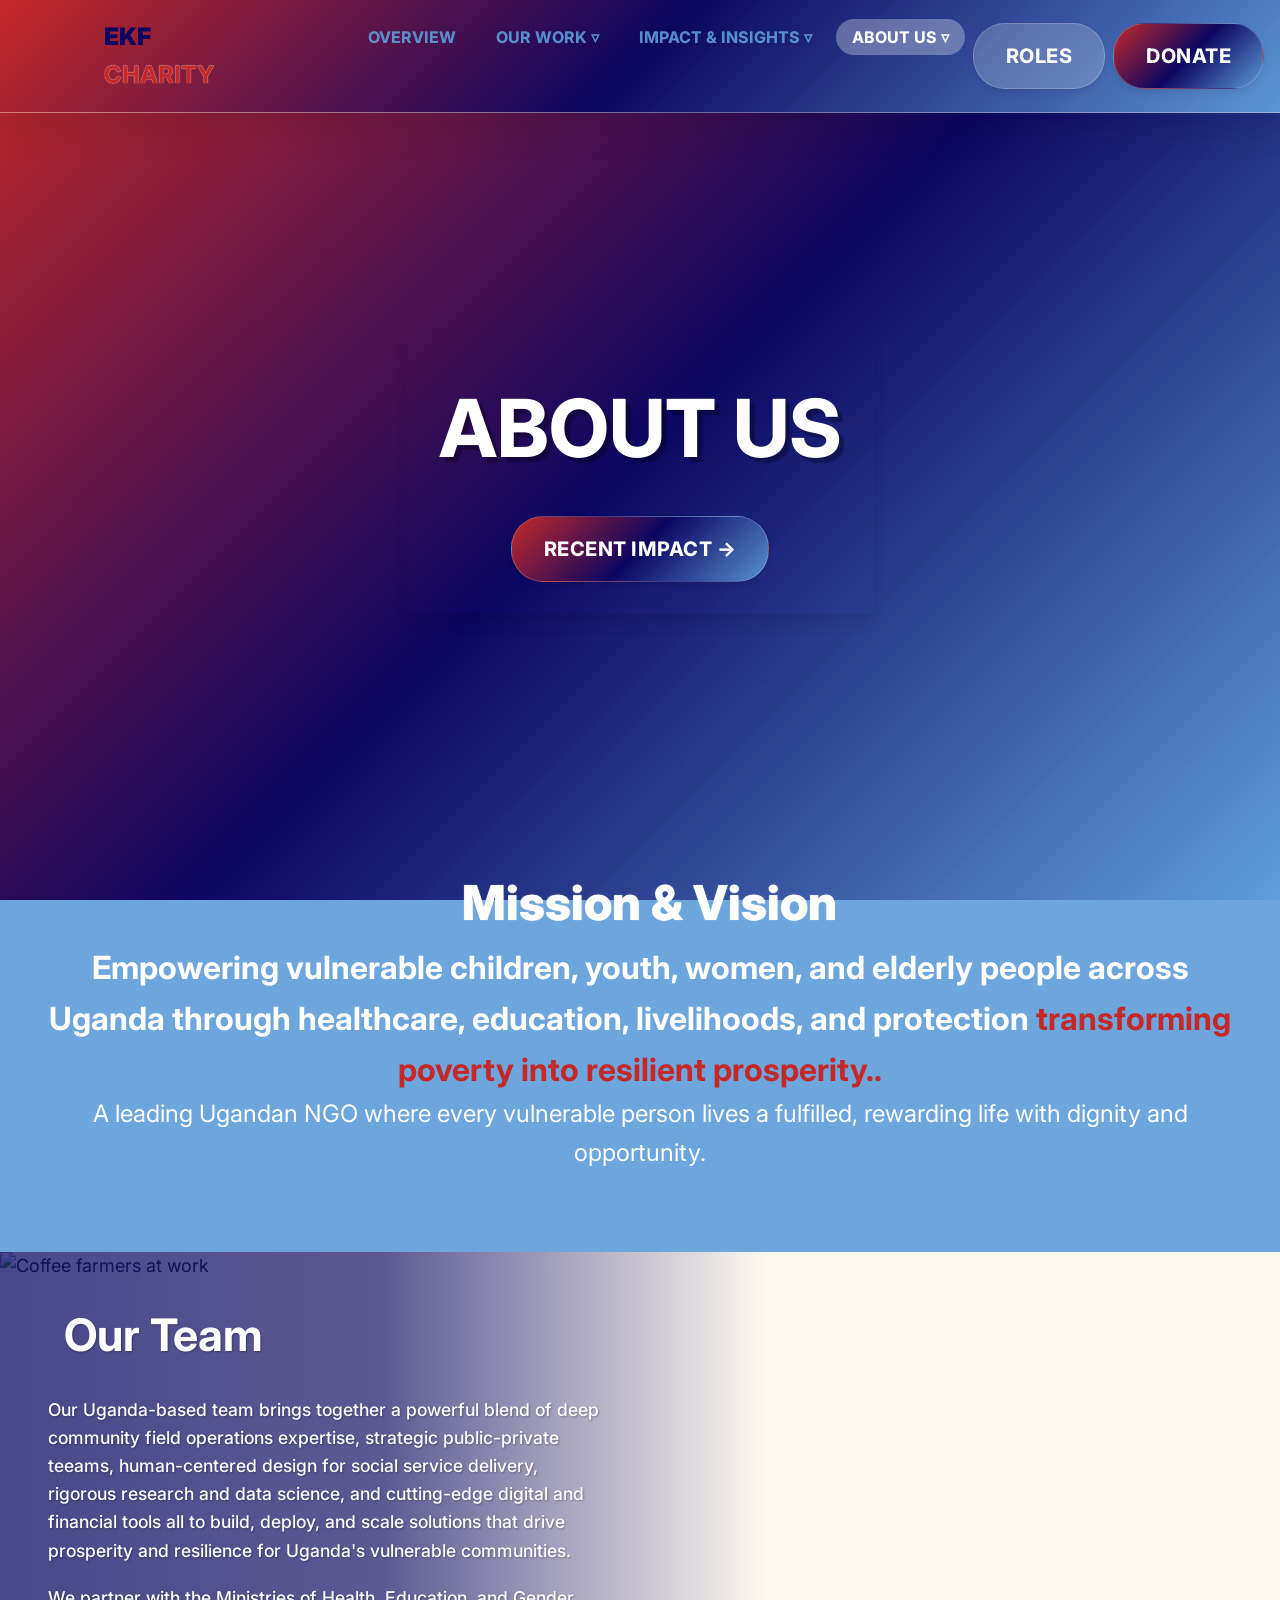
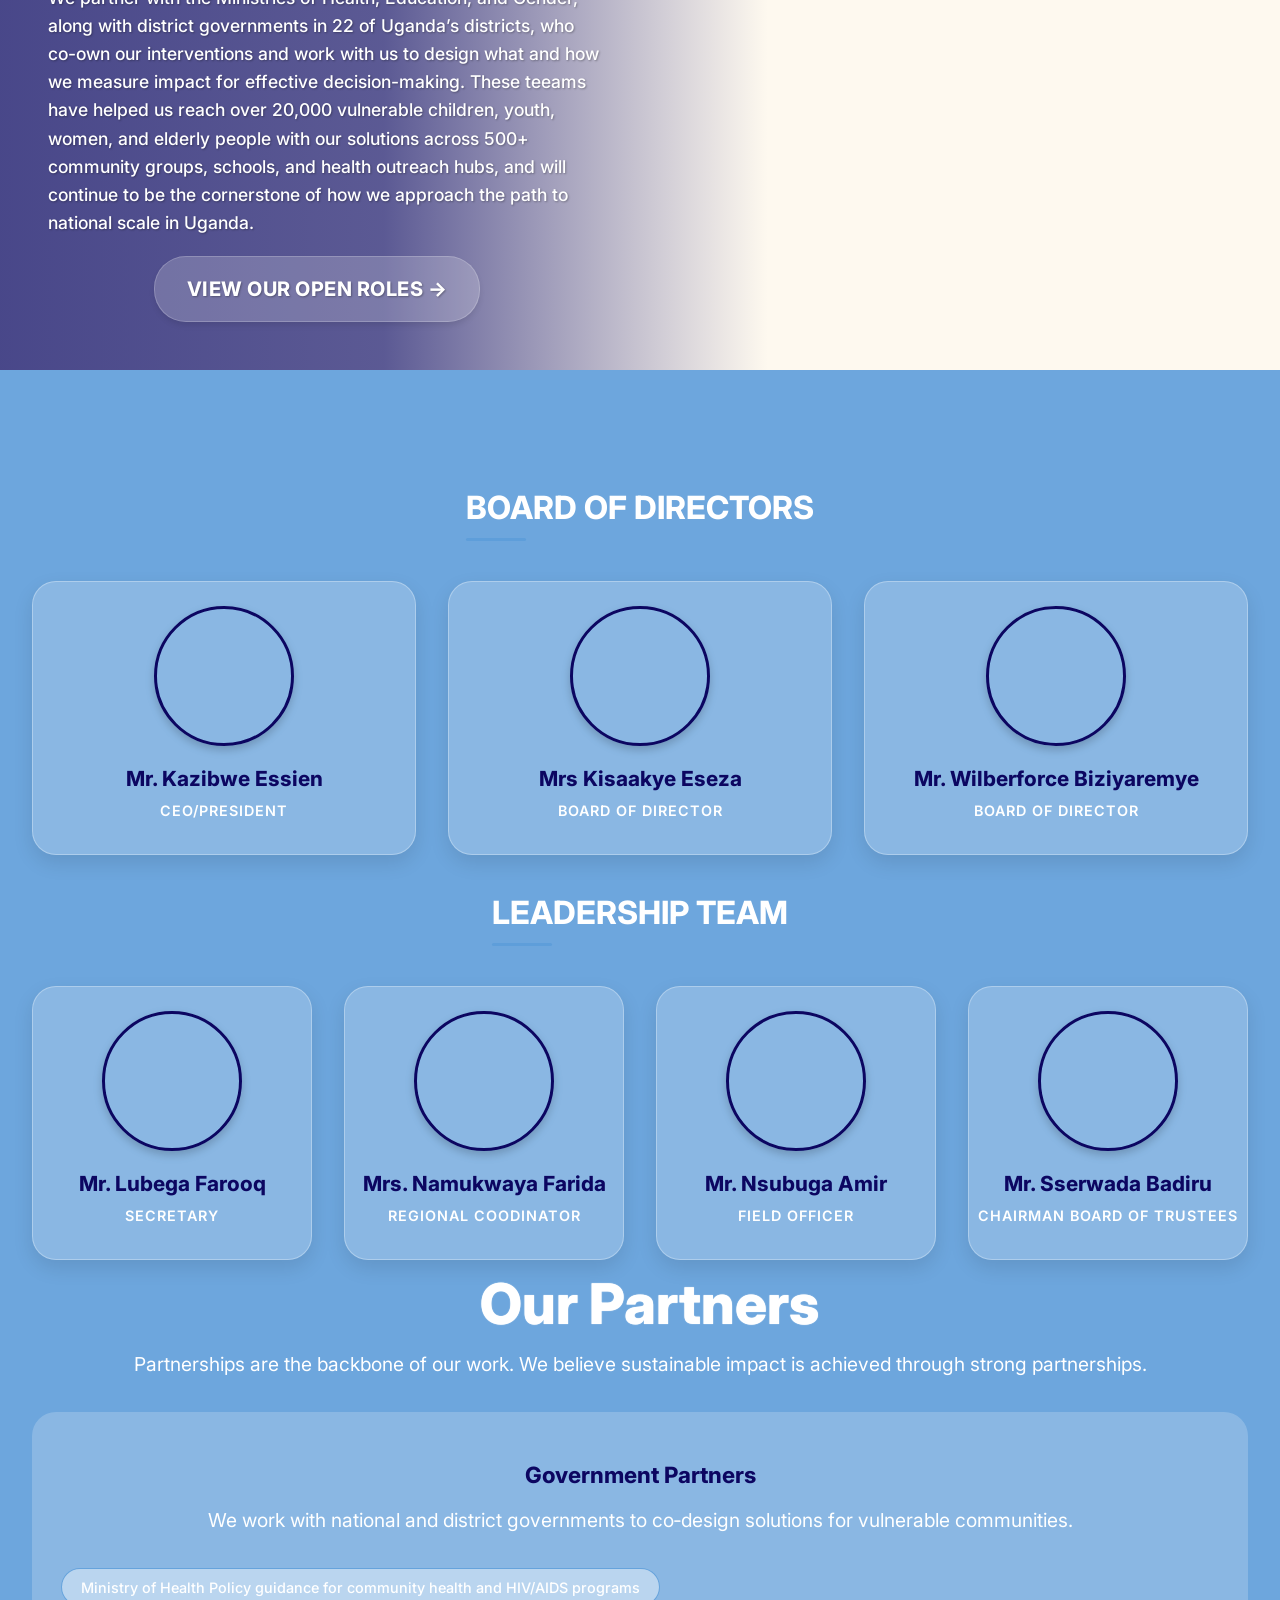
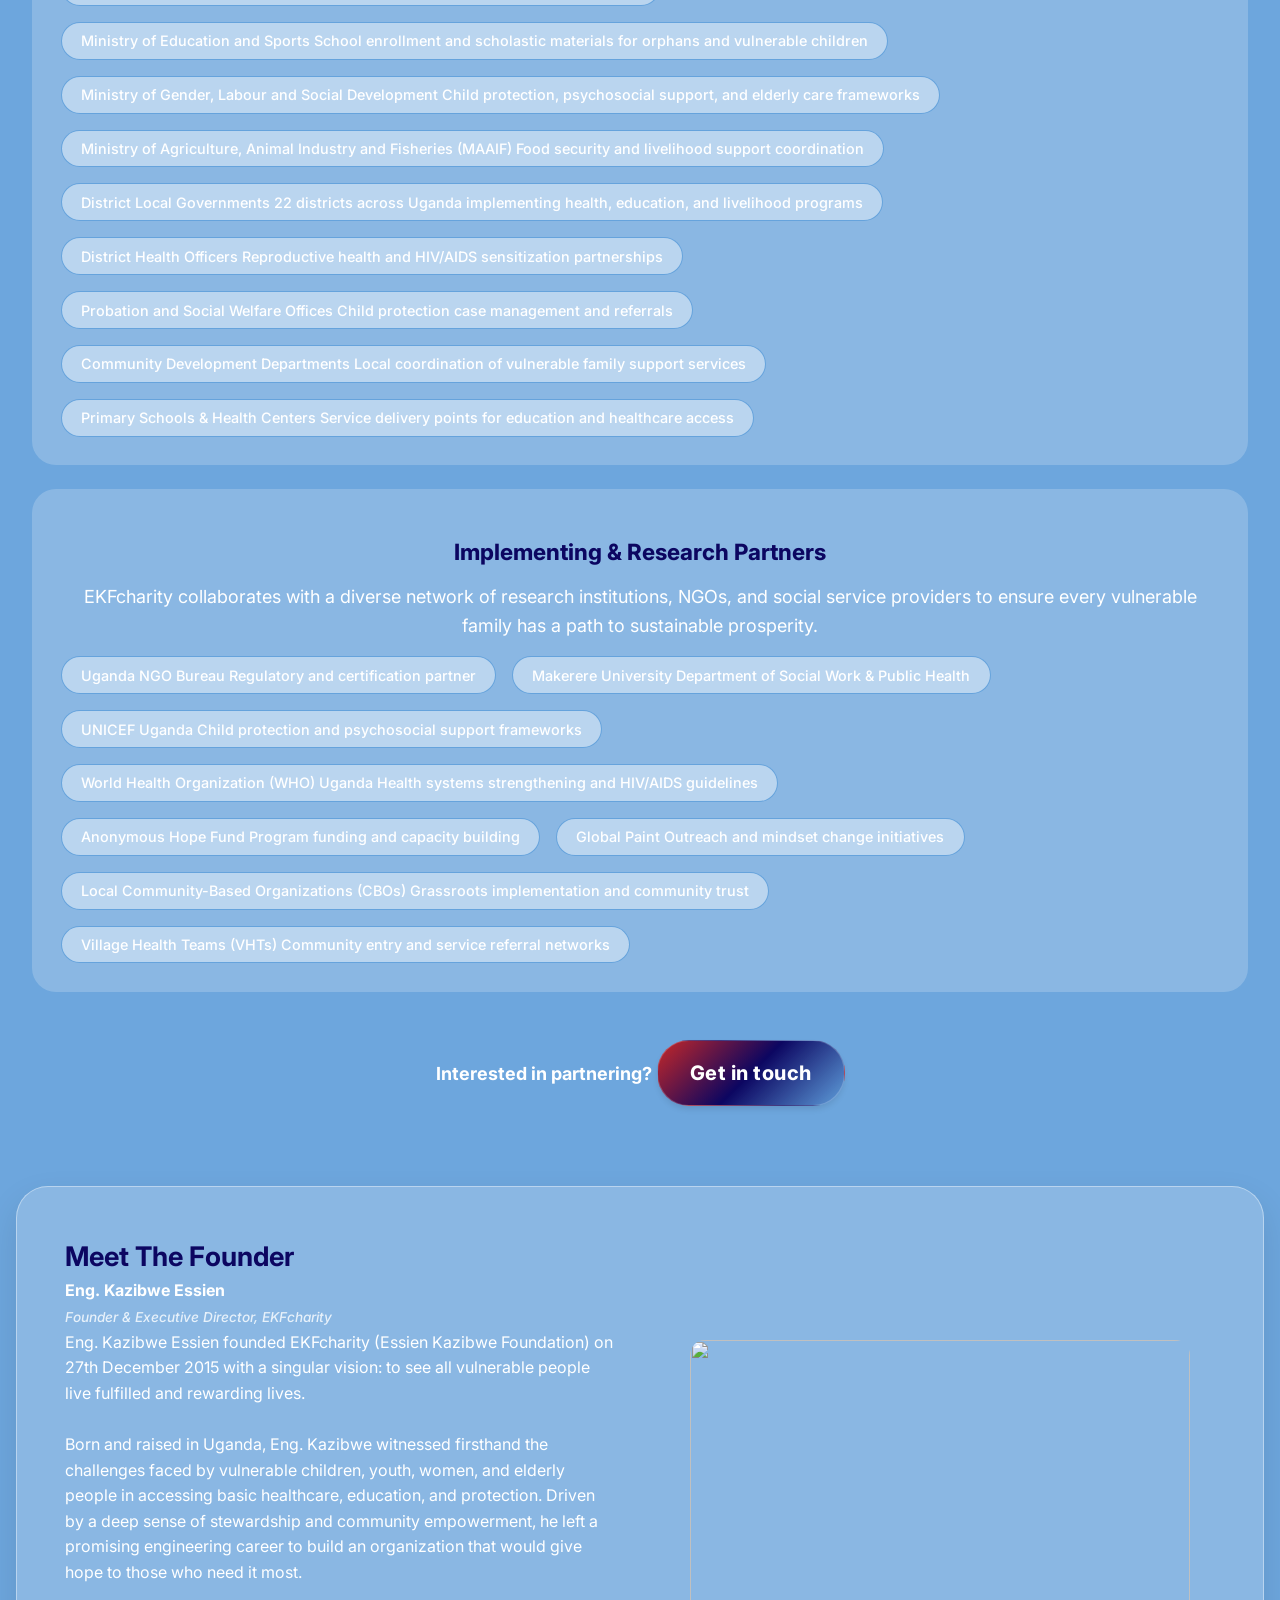
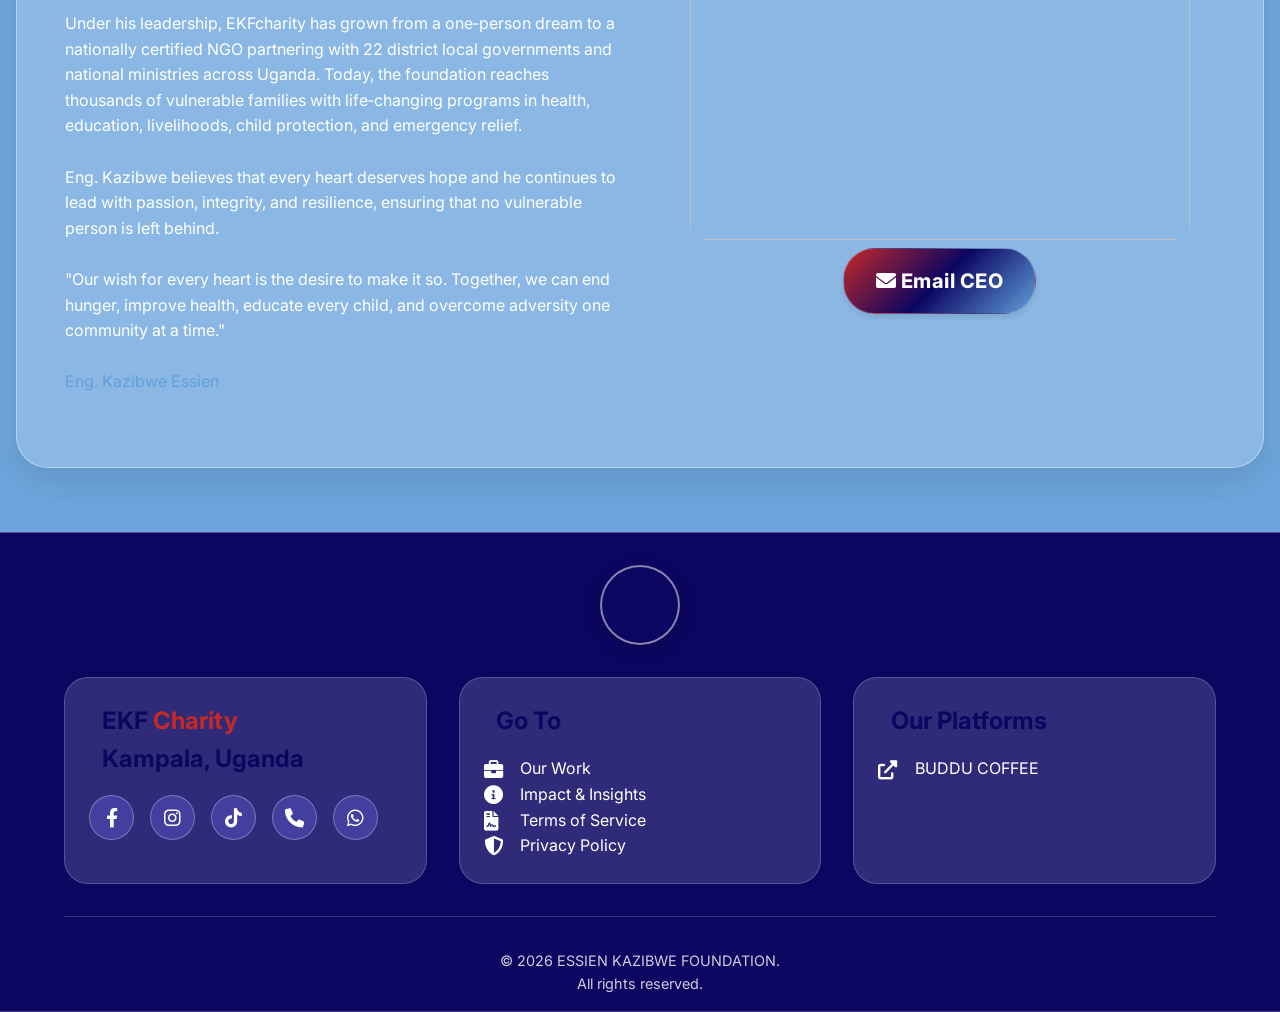
==== about.html @ 48230e26 "Add files via upload" ====
<!DOCTYPE html>
<html lang="en">
<head>
    <meta charset="UTF-8">
    <meta name="viewport" content="width=device-width, initial-scale=1.0, maximum-scale=2.0">
    <title>About Us | EKF-Charity</title>
    <!-- Font Awesome 6 (icons) & Google Font for readability -->
    <link rel="stylesheet" href="https://cdnjs.cloudflare.com/ajax/libs/font-awesome/6.0.0-beta3/css/all.min.css">
    <link href="https://fonts.googleapis.com/css2?family=Inter:opsz,wght@14..32,400;14..32,600;14..32,700&display=swap" rel="stylesheet">
    <link rel="stylesheet" href="style.css">
</head>
<body>

<!-- NAVIGATION BAR (Red & Green theme) -->
    <nav class="navbar">
        <div class="nav-container">
            <div class="logo">
                <i class="i-container" style= "background-image: url(images/logo.jpeg);"></i>
                <div class= "logo-container">
                <p><span>EKF</span></p>
                <p><span class="highlight">CHARITY</span></p>
                </div>    
            </div>
            <ul class="nav-menu" id="nav-menu">
                <div class="dropdown">
                <a href="index.html" class="dropbtn" id="about-main-btn"><span>OVERVIEW</span></a>
                </div>
                <div class="dropdown">

                    <a href="our-work.html" class="dropbtn" id="about-main-btn"><span>OUR WORK ▿</span></a>
                <div class="dropdown-content">
                    <a href="our-work.html#our-model">OUR MODEL</a>
                    <a href="our-work.html#sustainability">SUSTAINABILITY</a>
                    <a href="our-work.html#where-we-work">WHERE WE WORK</a>

                </div>
            </div>
                <div class="dropdown">
                <a href="impact-insights.html" class="dropbtn" id="about-main-btn"><span>IMPACT & INSIGHTS ▿</span></a>
                <div class="dropdown-content">
                    <a href="impact-insights.html#impact-at-a-glance">IMPACT AT A GLANCE</a>
                    <a href="impact-insights.html#impact-by-area">IMPACT BY AREA</a>
                    <a href="impact-insights.html#data-driven-impact">DATA-DRIVEN IMPACT</a>
                    <a href="impact-insights.html#impact-reports">IMPACT REPORTS</a>
                </div>
            </div>
                <div class="dropdown">
                <a href="about.html" class="dropbtn active" id="about-main-btn"><span>ABOUT US ▿</span></a>
                <div class="dropdown-content">
                    <a href="about.html#mission-vision-01">MISSION & VISION</a>
                    <a href="about.html#our-team-01">OUR TEAM</a>
                    <a href="about.html#leadership-team">LEADERSHIP TEAM</a>
                    <a href="about.html#board-of-directors">BOARD OF DIRECTORS</a>
                    <a href="about.html#partners">PARTNERS</a>
                </div>
            </div>

                <a class="btn-secondary" href="role.html">ROLES</a>
                <a class="btn-primary" href="https://flutterwave.com/donate/7qypp03qs9et">DONATE</a>
            </ul>
            <div class="hamburger"><i class="fas fa-bars"></i></div>
        </div>
    </nav>
<!-- Main content container -->

            <section class="hero-section" id="hero">
            <div class="hero" style="background-image: url('images/children5.jpg');">
                <div class="hero-overlay"></div>
                <div class="hero-content">
                    <h1 class="animate-up" style="font-size: 5rem;">ABOUT US</h1>
                    <div class="hero-buttons animate-up delay-2">
                        <a class="btn-primary" href="#recent-impact" id="impact-at-a-glance">RECENT IMPACT →</a>
                    </div>
                </div>
            </div>
        </section>

                <!-- Sidebar (off-canvas menu) -->
<div class="sidebar" id="sidebar">
    <div class="sidebar-header">
        <div class="sidebar-logo">
            <img src="images/logo.jpeg" alt="EK Logo">
            <span>EK FOUNDATION</span>
        </div>
        <button class="close-sidebar" id="closeSidebar">&times;</button>
    </div>
    <ul class="sidebar-menu">
        <li><a href="index.html">Home</a></li>
        <li><a href="our-work.html">Our Work ▿</a></li>
        <li><a href="impact-insights.html">Impact & Insights ▿</a></li>
        <li><a href="about.html">About Us ▿</a></li>
        <li><a href="role.html">Roles</a></li>
        <li><a href="news-resources.html">Newsletter</a></li>
    </ul>
    <div class="sidebar-footer">
        <p>📞 <a href="tel:+256751545436">Call Now</a></p>
        <p>💬 <a href="https://wa.me/256701715505" target="_blank">WhatsApp</a></p>
        <div class="social-links">
            <a href="#"><i class="fab fa-facebook"></i></a>
            <a href="#"><i class="fab fa-twitter"></i></a>
            <a href="#"><i class="fab fa-instagram"></i></a>
        </div>
    </div>
</div>

<!-- Overlay for when sidebar is open -->
<div class="sidebar-overlay" id="sidebarOverlay"></div>


        <!-- Mission & Vision (with anchor id) -->
        <section class="about-section" id="mission-vision-011"> <!-- our mission id changed intentionally -->
            <h2 style="font-size: 3rem; text-align: center;">Mission & Vision</h2>
            <div class="mission-block">
                    <strong style="font-size: 2rem;">Empowering vulnerable children, youth, women, and elderly people across Uganda through healthcare, education, livelihoods, and protection <span style="color: var(--red);">transforming poverty into resilient prosperity..</span></span></strong>
                <p style="font-size: 1.5rem;">
                    A leading Ugandan NGO where every vulnerable person lives a fulfilled, rewarding life with dignity and opportunity.
                </p><span id="our-team-01"></span>
            </div>
        </section>

        <!-- Our Team -->
<section class="teeam-glassy">
    <div class="teeam-bg">
        <img src="images/ourTeam.jpg" alt="Coffee farmers at work">
    </div>
    <div class="teeam-overlay"></div>
    <div class="teeam-content">
        <h2>Our Team</h2>
        <p>Our Uganda-based team brings together a powerful blend of deep community field operations expertise, strategic public-private teeams, human-centered design for social service delivery, rigorous research and data science, and cutting-edge digital and financial tools  all to build, deploy, and scale solutions that drive prosperity and resilience for Uganda's vulnerable communities.</p>
        <p>We partner with the Ministries of Health, Education, and Gender, along with district governments in 22 of Uganda’s districts, who co-own our interventions and work with us to design what and how we measure impact for effective decision-making. These teeams have helped us reach over 20,000 vulnerable children, youth, women, and elderly people with our solutions across 500+ community groups, schools, and health outreach hubs, and will continue to be the cornerstone of how we approach the path to national scale in Uganda.</p>
        <div class="hero-buttons animate-up delay-2">
                        <a class="btn-secondary" href="role.html" style="margin-left: -1rem;" id="board-of-directors">VIEW OUR OPEN ROLES →</a>
        </div>
    </div>
</section>
       <section class="about-section">
            <!-- Leadership Team -->
            <div>
                <h3>BOARD OF DIRECTORS</h3>
                <div class="team-grid">
                    <div class="team-member">
                        <div class="member-img img1"></div>
                        <h4>Mr. Kazibwe Essien</h4>
                        <p class="title">ceo/president</p>
                    </div>
                    <div class="team-member">
                        <div class="member-img img2"></div>
                        <h4>Mrs Kisaakye Eseza</h4>
                        <p class="title">Board of Director</p>
                    </div>
                    <div class="team-member">
                        <div class="member-img img3"></div>
                        <h4>Mr. Wilberforce Biziyaremye</h4>
                        <p class="title" id="leadership-team">Board of Director</p>
                    </div>
                    <!-- add more as needed -->
                </div>
            </div>

            <!-- Board of Directors -->
            <div>
                <h3>LEADERSHIP TEAM</h3>
                <div class="board-grid">
                    <div class="board-member">
                        <div class="member-img img4"></div>
                        <h4>Mr. Lubega Farooq</h4>
                        <p class="title">Secretary</p>
                    </div>
                    <div class="board-member">
                        <div class="member-img img5"></div>
                        <h4>Mrs. Namukwaya Farida</h4>
                        <p class="title">regional coodinator</p>
                    </div>
                    <div class="board-member">
                        <div class="member-img img6"></div>
                        <h4>Mr. Nsubuga Amir</h4>
                        <p class="title">field officer</p>
                    </div>
                    <div class="board-member">
                        <div class="member-img img7"></div>
                        <h4>Mr. Sserwada Badiru</h4>
                        <p class="title" id="partners">chairman board of trustees</p>
                    </div>
                </div>
            </div>

        <!-- Our Partners -->
        
            <div  style="text-align: center;">
            <h2>Our Partners</h2>
            <p style="font-size: 1.2rem; margin-bottom: 2rem; color: var(--white);">
                Partnerships are the backbone of our work. We believe sustainable impact is achieved through strong partnerships.
            </p>
            </div>

            <div class="partner-group">
    <h4 style="color: var(--dark-blue);">Government Partners</h4>
    <p style="font-size: 1.2rem; margin-bottom: 2rem; color: var(--white);">We work with national and district governments to co‑design solutions for vulnerable communities.</p>
    <ul class="partner-list">
        <li>Ministry of Health  Policy guidance for community health and HIV/AIDS programs</li>
        <li>Ministry of Education and Sports  School enrollment and scholastic materials for orphans and vulnerable children</li>
        <li>Ministry of Gender, Labour and Social Development  Child protection, psychosocial support, and elderly care frameworks</li>
        <li>Ministry of Agriculture, Animal Industry and Fisheries (MAAIF)  Food security and livelihood support coordination</li>
        <li>District Local Governments  22 districts across Uganda implementing health, education, and livelihood programs</li>
        <li>District Health Officers  Reproductive health and HIV/AIDS sensitization partnerships</li>
        <li>Probation and Social Welfare Offices  Child protection case management and referrals</li>
        <li>Community Development Departments  Local coordination of vulnerable family support services</li>
        <li>Primary Schools & Health Centers  Service delivery points for education and healthcare access</li>
    </ul>
</div>

<div class="partner-group">
    <h4 style="color: var(--dark-blue);">Implementing & Research Partners</h4>
    <p>EKFcharity collaborates with a diverse network of research institutions, NGOs, and social service providers to ensure every vulnerable family has a path to sustainable prosperity.</p>
    <ul class="partner-list">
        <li>Uganda NGO Bureau  Regulatory and certification partner</li>
        <li>Makerere University  Department of Social Work & Public Health</li>
        <li>UNICEF Uganda  Child protection and psychosocial support frameworks</li>
        <li>World Health Organization (WHO) Uganda  Health systems strengthening and HIV/AIDS guidelines</li>
        <li>Anonymous Hope Fund  Program funding and capacity building</li>
        <li>Global Paint  Outreach and mindset change initiatives</li>
        <li>Local Community-Based Organizations (CBOs)  Grassroots implementation and community trust</li>
        <li>Village Health Teams (VHTs)  Community entry and service referral networks</li>
    </ul>
</div>

           
            <div class="cta">
                <strong>Interested in partnering?</strong>
                <a href="#contact" class="btn-primary">Get in touch</a>
            </div>
            </section>

    <!-- Sidebar (off-canvas menu) -->
<div class="sidebar" id="sidebar">
    <div class="sidebar-header">
        <div class="sidebar-logo">
            <img src="https://res.cloudinary.com/dxd5hibh7/image/upload/v1773772410/BUDDU-RURAL_COFFEE_GROWERS_TRADERS_PROCESSORS_ASSOCIATION_LTD_bmiiyi.png" alt="Buddu Coffee Logo">
            <span>Buddu Coffee</span>
        </div>
        <button class="close-sidebar" id="closeSidebar">&times;</button>
    </div>
    <ul class="sidebar-menu">
        <li><a href="index.html">Home</a></li>
        <li><a href="our-work.html">Our Work ▿</a></li>
        <li><a href="impact-insights.html">Impact & Insights ▿</a></li>
        <li><a href="about.html">About Us ▿</a></li>
        <li><a href="role.html">Roles</a></li>
        <li><a href="news-resources.html">Newsletter</a></li>
    </ul>
    <div class="sidebar-footer">
        <p>📞 <a href="tel:+256751545436">Call Now</a></p>
        <p>💬 <a href="https://wa.me/256701715505" target="_blank">WhatsApp</a></p>
        <div class="social-links">
            <a href="#"><i class="fab fa-facebook"></i></a>
            <a href="#"><i class="fab fa-twitter"></i></a>
            <a href="#"><i class="fab fa-instagram"></i></a>
            <a href="https://www.tiktok.com/@buddururalcoffee"><i class="fa-brands fa-tiktok"></i></a>
        </div>
    </div>
</div>

<!-- Overlay for when sidebar is open -->
<div class="sidebar-overlay" id="sidebarOverlay"></div>

<section class="split-section" style="margin: 1rem;">
    <div class="split-container">
        <div class="split-text">
            <h1 style="color: var(--dark-blue);">Meet The Founder</h1>
            <p>
<strong>Eng. Kazibwe Essien</strong><br>
<small style="font-style: italic;">Founder & Executive Director, EKFcharity</small><br>

Eng. Kazibwe Essien founded EKFcharity (Essien Kazibwe Foundation) on 27th December 2015 with a singular vision: to see all vulnerable people live fulfilled and rewarding lives.<br><br>

Born and raised in Uganda, Eng. Kazibwe witnessed firsthand the challenges faced by vulnerable children, youth, women, and elderly people in accessing basic healthcare, education, and protection. Driven by a deep sense of stewardship and community empowerment, he left a promising engineering career to build an organization that would give hope to those who need it most.<br><br>

Under his leadership, EKFcharity has grown from a one‑person dream to a nationally certified NGO partnering with 22 district local governments and national ministries across Uganda. Today, the foundation reaches thousands of vulnerable families with life‑changing programs in health, education, livelihoods, child protection, and emergency relief.<br><br>

Eng. Kazibwe believes that every heart deserves hope  and he continues to lead with passion, integrity, and resilience, ensuring that no vulnerable person is left behind.<br><br>

"Our wish for every heart is the desire to make it so. Together, we can end hunger, improve health, educate every child, and overcome adversity  one community at a time."<br><br>
<span style="color: var(--sky-blue);">Eng. Kazibwe Essien</span>
</p>


        </div>
        <div class="split-image" style="display: transparent;">
            <img src="images/DIRECTOR.jpg" alt="" loading="lazy">
            <div>
            <a href="mailto:kazibweesien11@gmail.com" class="btn-primary">
  <i class="fas fa-envelope"></i> Email CEO
</a>
            </div>
        </div>
    </div>
</section>

    <!-- FOOTER with TOS/PP/FAQ modals, contacts, WhatsApp, other platform -->
     <footer>
    <div class="logo">
        <i class="i-container" style="background-image: url(images/logo.jpeg);"></i>
    </div>
    <div class="footer-content">
        <div class="footer-section">
            <h4>EKF <span style ="color: var(--red);">Charity</span><br>Kampala, Uganda</h4>
            <div class="social-links" id="contact">
                <a href="https://facebook.com/@ekfcharity" class="social-icon" target="_blank"><i class="fab fa-facebook-f"></i></a>
                <a href="https://instagram.com/@ekfcharity" class="social-icon" target="_blank"><i class="fab fa-instagram"></i></a>
                <a href="https://www.tiktok.com/@ekfcharity" class="social-icon" target="_blank"><i class="fab fa-tiktok"></i></a>
                <a href="tel:+256751545436" class="social-icon" target="_blank"><i class="fas fa-phone"></i></a>
                <a href="https://wa.me/256751545436" class="social-icon" target="_blank"><i class="fab fa-whatsapp"></i></a>
            </div>
        </div>
        <div class="footer-section">
            <h4>Go To</h4>
            <a href="our-work.html"><i class="fa-solid fa-briefcase"></i> Our Work</a>
            <a href="impact-insights.html"><i class="fa-solid fa-circle-info"></i> Impact & Insights</a>
            <a href="#" onclick="openModal('tos')"><i class="fas fa-file-contract"></i> Terms of Service</a>
            <a href="#" onclick="openModal('pp')"><i class="fas fa-shield"></i> Privacy Policy</a>
        </div>
        <div class="footer-section">
            <h4>Our Platforms</h4>
            <a href="https://buddu-coffee.vercel.app" target="_blank"><i class="fas fa-external-link-alt"></i> BUDDU COFFEE</a>
        </div>
    </div>
    <div class="footer-bottom">
        &copy; 2026 ESSIEN KAZIBWE FOUNDATION.
        <p>All rights reserved.</p>
    </div>
</footer>

    <!-- MODALS for ToS, PP, FAQ -->
    <div id="modal" class="modal">
        <div class="modal-content">
            <span class="close" onclick="closeModal()">&times;</span>
            <div id="modal-body"></div>
        </div>
    </div>

         <!--Start of Tawk.to Script-->
<script type="text/javascript">
var Tawk_API=Tawk_API||{}, Tawk_LoadStart=new Date();
(function(){
var s1=document.createElement("script"),s0=document.getElementsByTagName("script")[0];
s1.async=true;
s1.src='https://embed.tawk.to/69c9298aecf7021c36680246/1jksskhmr';
s1.charset='UTF-8';
s1.setAttribute('crossorigin','*');
s0.parentNode.insertBefore(s1,s0);
})();
</script>
    <script src="our-work.js"></script>
</body>
</html>
---- style.css ----
*{
    margin: 0;
    padding: 0;
    line-height: 1.6;
    box-sizing: border-box;
    font-family: 'Inter', sans-serif;
}
html {
    scroll-behavior: smooth;
}

body {
  position: relative;
  color: var(--dark-text);
  line-height: 1.6;
  font-size: 18px;
  transition: font-size 0.2s;
  overflow-x: hidden;
  background: var(--sky-blue); /* fallback green tint */
}

/* Blurred background image */
body::before {
  content: '';
  position: fixed;
  top: 0;
  left: 0;
  width: 100%;
  height: 100%;
  z-index: -2;
  background-image: url('');
  background-size: cover;
  background-position: center;
  background-attachment: fixed;
  filter: blur(8px);        /* adjust blur intensity: 4px to 12px */
  transform: scale(1.05);   /* prevents white edges due to blur */
}

/* Semi‑transparent green overlay */
body::after {
  content: '';
  position: fixed;
  top: 0;
  left: 0;
  width: 100%;
  height: 100%;
  z-index: -1;
  background: var(--hero-bg);
}
.body-container {
    width: 100%;
    max-width: 1200px;
    margin: 0 auto;
    padding: 0 20px;
    max-width: 100%;
}

/* colors: red #C62828, green #2E7D32, white #ffffff, brown #8B4513 */

:root {
   
  /* ========== TYPOGRAPHY (you already have this) ========== */
  --font-base: 1rem;
  --font-xs: calc(var(--font-base) * 0.75);
  --font-sm: calc(var(--font-base) * 0.875);
  --font-md: var(--font-base);
  --font-lg: calc(var(--font-base) * 1.25);
  --font-xl: calc(var(--font-base) * 1.5);
  --font-2xl: calc(var(--font-base) * 2);
  --font-3xl: calc(var(--font-base) * 2.5);
  --font-4xl: calc(var(--font-base) * 3);
  --font-bold-sm: bold;
  --font-bold-md: 750;
  --font-bold-lg: 1000;

  --h1-size: var(--font-4xl);
  --h2-size: var(--font-3xl);
  --h3-size: var(--font-2xl);
  --h4-size: var(--font-xl);
  --h5-size: var(--font-lg);
  --h6-size: var(--font-md);
  --body-size: var(--font-md);
  --lead-size: var(--font-lg);
  --small-size: var(--font-sm);
  
  /* ========== BRAND COLORS ========== */
  --red: #C62828;
  --sky-blue: #5d9ddae5;
  --white: #ffffff;
  --dark-blue: #0c0661;
  --light-bg: #f9f5f0;
  --dark-text: #2c2c2c;
  --light-text: #4a4a4a;
  --border-color: rgba(255, 255, 255, 0.2);
  --text-color:linear-gradient(135deg, #0c0661, #5d9ddae5, #C62828);
  --hero-bg: linear-gradient(135deg, #C62828, #0c0661, #5d9ddae5);
  
  /* ========== SPACING (consistent gaps) ========== */
  --space-xs: 0.25rem;   /* 4px */
  --space-sm: 0.5rem;    /* 8px */
  --space-md: 1rem;      /* 16px */
  --space-lg: 2rem;      /* 32px */
  --space-xl: 4rem;      /* 64px */
  --space-2xl: 6rem;     /* 96px */
  --letter-spacing-sm: 0.5px;
  --letter-spacing-md: 1px;
  --letter-spacing-lg: 1.5px;
  
  /* Container max widths */
  --container-sm: 640px;
  --container-md: 768px;
  --container-lg: 1024px;
  --container-xl: 1280px;
  --container-2xl: 1400px;
  
  /* ========== BORDERS ========== */
  --border-radius-sm: 0.5rem;    /* 8px */
  --border-radius-md: 1rem;      /* 16px */
  --border-radius-lg: 1.5rem;    /* 24px */
  --border-radius-xl: 2rem;      /* 32px */
  --border-radius-full: 9999px;
  
  --border-width-thin: 1px;
  --border-width-medium: 2px;
  --border-width-thick: 3px;
  
  /* ========== SHADOWS ========== */
  --shadow-sm: 0 1px 2px 0 rgba(0, 0, 0, 0.05);
  --shadow-md: 0 4px 6px -1px rgba(0, 0, 0, 0.1);
  --shadow-lg: 0 10px 15px -3px rgba(0, 0, 0, 0.1);
  --shadow-xl: 0 20px 25px -5px rgba(0, 0, 0, 0.1);
  --shadow-2xl: 0 25px 50px -12px rgba(0, 0, 0, 0.25);
  
  /* Glassy shadows (specific to your design) */
  --shadow-glass: 0 15px 35px rgba(0, 0, 0, 0.1);
  --shadow-glass-hover: 0 20px 40px rgba(0, 0, 0, 0.15);
  
  /* ========== GLASSMORPHISM ========== */
  --glass-bg: rgba(255, 255, 255, 0.2);
  --glass-bg-hover: rgba(255, 255, 255, 0.3);
  --glass-border: rgba(255, 255, 255, 0.4);
  --glass-blur: blur(6px);
  --glass-blur-light: blur(4px);
  
  /* ========== TRANSITIONS ========== */
  --transition-fast: 150ms ease;
  --transition-normal: 250ms ease;
  --transition-slow: 350ms ease;
  
  /* ========== Z-INDEX LAYERS ========== */
  --z-negative: -1;
  --z-elevate: 1;
  --z-dropdown: 100;
  --z-sticky: 200;
  --z-modal: 1000;
  --z-popover: 1100;
  --z-toast: 1200;
  
  /* ========== BREAKPOINTS ========== */
  --breakpoint-sm: 640px;
  --breakpoint-md: 768px;
  --breakpoint-lg: 1024px;
  --breakpoint-xl: 1280px;
  --breakpoint-2xl: 1536px;
}

/* ========== GLASSY NAVBAR ========== */


.navbar {
  background:  var(--hero-bg), var(--glass-bg);
  box-shadow: var(--shadow-glass);
  position: relative;
  top: 0;
  z-index: var(--z-dropdown);
  border-bottom: var(--border-width-thin) solid var(--glass-border);
  position: sticky;
}

.nav-container {
  display: flex;
  align-items: center;
  justify-content: space-between;
  padding: var(--space-md);
  flex-wrap: wrap;
  max-width: var(--container-2xl);
  margin: 0 auto;
}

/* Logo area – keep brand colours but add subtle glow */

.logo {
    display: flex;
    align-items: center;
    gap: var(--space-sm);
    font-size: var(--font-xl);
    font-weight: var(--font-bold-lg);
    color: var(--dark-blue);
}
 .i-container {
    padding: 0;
    border: var(--border-width-thin) solid transparent;
    height: 80px;
    width: 80px;
    background-color: transparent;
    justify-content: center;
    align-items: center;
    display: flex;
}

.logo .highlight {
  font-size: var(--font-xl);
  font-weight:  var(--font-bold-md);
  color: var(--red);
  text-shadow: 0 0 1px var(--white);
}

/* Nav menu items – glassy pills */
.nav-menu {
  display: flex;
  list-style: none;
  gap: var(--space-sm);
  flex-wrap: wrap;
}

.nav-menu li {
  display: flex;
  align-items: center;
  gap: var(--space-xs);
  padding: var(--space-sm) var(--space-md);
  border-radius: 40px;
  cursor: pointer;
  font-weight: var(--font-bold-md);
  transition: all 0.2s;
  background: rgba(255, 255, 255, 0.15);
  border: 1px solid rgba(255, 255, 255, 0.3);
}

.nav-menu li i {
  font-size: 1.2rem;
}

.nav-menu li.active {
  background: var(--red);
  color: var(--white);
  border-color: rgba(255, 255, 255, 0.6);
}

.nav-menu li:hover {
  background: rgba(255, 255, 255, 0.3);
  transform: translateY(-2px);
}

/* ========== GLASSY DROPDOWN ========== */
.dropdown {
  position: relative;
  display: inline-block;
}

.dropbtn {
  border-radius: var(--border-radius-xl);
  padding: var(--space-sm) var(--space-md);
  font-weight: var(--font-bold-md);
  cursor: pointer;
  transition: all 0.2s;
  font-family: inherit;
  font-size: var(--font-base);
  text-decoration: none;
  color: var(--sky-blue);
}

.dropbtn:hover {
  background: var(--glass-bg-hover);
  border-color: var(--sky-blue);
  color: var(--white);
}

.dropbtn.active {
  background: var(--glass-bg-hover);
  border-color: var(--sky-blue);
  color: var(--white);
}

.dropdown-content {
  display: none;
  position: absolute;
  top: 60%;
  left: 0;
  min-width: 220px;
  background: var(--glass-bg);
  border-radius: 20px;
  border: 1px solid var(--glass-bg-hover);
  box-shadow: var(--shadow-xl);
  z-index: var(--z-dropdown);
  overflow: hidden;
  animation: slideUp 0.5s ease;
}

.dropdown-content a {
  color: var(--dark-text);
  padding: var(--space-sm) var(--space-md);
  text-decoration: none;
  display: block;
  margin-top: var(--space-sm);
  font-weight: var(--font-bold-md);
  transition: all 1s;
  border-bottom: 1px solid var(--border-color);
}

.dropdown-content a:last-child {
  border-bottom: none;
}

.dropdown-content a:hover {
  background: var(--sky-blue);
  color: var(--white);
  padding-left: var(--space-md);
}

.dropdown:hover .dropdown-content {
  display: block;
}

.dropdown:hover .dropbtn {
  background: var(--glass-bg);
  border-color: var(--sky-blue);
}

.hamburger {
    display: none;
    font-size: 2.5rem;
    cursor: pointer;
    color: var(--white);
}

.hamburger:hover {
  transform: scale(1.03) rotate(90deg);
     
}

/* Mobile adjustments */
@media (max-width: 900px) {
  .logo p span {
    color: var(--sky-blue);
    font-size: var(--font-base);
  }
  .logo .highlight {
    font-size: var(--font-base);
  }
  .navbar {
    background: #0c0661d0;
    padding: 0;
  }
  .nav-menu {
    display: none;
  }
  .hamburger {
    display: block;
  }
  .come {
    color: white; /* lighter brown to stand out */
    font-weight: 100;
    font-size: 0.1rem;
}
}

.responsive-small p { font-size: 0.2rem; }
.responsive-small h2, h2, h3, h4 { font-size: 0.5rem; }



/* Fixed Glassy Button */
.fixed-glass-btn {
    position: fixed;
    top: 120px;
    right: 30px;
    width: 60px;
    height: 60px;
    background: rgba(255, 255, 255, 0.2);
    border-radius: 50%;
    display: flex;
    align-items: center;
    justify-content: center;
    color: white;
    font-size: 1.8rem;
    text-decoration: none;
    box-shadow: 0 4px 15px rgba(0, 0, 0, 0.2);
    border: 1px solid rgba(255, 255, 255, 0.4);
    transition: all 0.3s ease;
    z-index: 1000;
}

.fixed-glass-btn:hover {
    background: var(--sky-blue);
    color: #1e3a1e;
    transform: scale(1.1);
    border-color: white;
    box-shadow: 0 8px 25px rgba(0, 0, 0, 0.3);
}

@media (max-width: 768px) {
    .fixed-glass-btn {
        width: 50px;
        height: 50px;
        font-size: 1.4rem;
        top: 20px;
        right: 20px;
    }
}


/* ========== GLASSY HERO SECTION ========== */
.hero {
  position: relative;
  background-size: cover;
  background-position: center;
  overflow: hidden;
  display: flex;
  align-items: center;
  justify-content: center;
  padding: var(--space-xl) var(--space-lg);
  min-height: 80vh;
  width: 100%;
}

/* Glassy overlay with new brand color var(--sky-blue) */
.hero-overlay {
  position: absolute;
  top: 0;
  left: 0;
  width: 100%;
  height: 100%;
  z-index: 0;
}

/* Hero content panel – also glassy */
.hero-content {
  position: relative;
  z-index: 1;
  max-width: 1200px;
  margin: 0 auto;
  padding: var(--space-lg);
  box-shadow: var(--shadow-lg);
  text-align: center;
  color: var(--white);
  transition: all 0.3s ease;
}

/* Optional: subtle hover lift for the content card */
.hero-content:hover {
  transform: translateY(-5px);
}

/* Typography inside hero */
.hero-content h1 {
  font-size: var(--font-4xl);
  font-weight: var(--font-bold-md);
  margin-bottom: 1rem;
  text-shadow: 5px 5px 1px rgba(0, 0, 0, 0.3);
  color: var(--white);
  position: relative;
  display: inline-block;
  padding-bottom: 0.5rem;
}

.hero-content p {
  font-size: var(--font-lg);
  font-weight: var(--font-normal);
  margin-bottom: var(--space-lg);
  text-shadow: 0 1px 3px rgba(0, 0, 0, 0.2);
  animation: slideLeftAndFade 20s ease-in-out infinite;
}

.yellow {
  color: #f9f9c7;
  font-weight: var(--font-bold-md);
  font-size: var(--font-2xl);
  text-shadow: 0 0 5px rgba(0,0,0,0.2);
}

/* Buttons inside hero (already glassy from previous step, but ensure they inherit) */
.hero-buttons {
  display: flex;
  gap: 1.5rem;
  justify-content: center;
  flex-wrap: wrap;
}

/* Responsive adjustments */
@media (max-width: 768px) {
  .hero {
    padding: 2rem 1rem;
    min-height: 60vh;
  }
  .hero-content {
    padding: 1.5rem;
  }
  .hero-content h1 {
    font-size: 2rem;
  }
  .hero-content p {
    font-size: 1rem;
  }
  .yellow {
    font-size: 1.5rem;
  }
}


/* ========== GLASSY ABOUT CONTAINER ========== */
.about-container {
  display: block;
  padding: 2rem;
  font-family: 'Inter', 'Segoe UI', sans-serif;
  background: rgba(255, 255, 255, 0.2);
  border-radius: 2rem;
  margin: 2rem auto;
  max-width: 1400px;
  border: 1px solid rgba(255, 255, 255, 0.4);
  box-shadow: 0 15px 35px rgba(0, 0, 0, 0.1);
}

/* ========== SECTION STYLES ========== */
.about-section {
  text-align: center;
  padding: 1rem;
  margin: 1rem;
  text-align: center;
}

.about-section h2 {
  font-size: 2.5rem;
  color: var(--white);
  text-shadow: 0 0 1px var(--white);
  display: inline-block;
  padding-left: 1.2rem;
  font-size: 3.5rem;
  font-weight: 800;
}

.about-section h3 {
  font-size: var(--font-2xl);
  color: var(--white);
  margin: var(--space-lg) 0 var(--space-md) 0;
  font-weight: var(--font-bold-md);
  position: relative;
  display: inline-block;
}

.about-section h3::after {
  content: '';
  position: absolute;
  bottom: -8px;
  left: 0;
  width: 60px;
  height: 3px;
  background: var(--sky-blue);
  border-radius: 3px;
}

.about-section h4 {
  font-size: var(--font-lg);
  color: var(--brown-dark);
  margin: var(--space-md) 0 var(--space-sm) 0;
  font-weight: var(--font-bold-md);
}

.about-section p {
  color: white;
  line-height: 1.6;
}

/* ========== GLASSY MISSION BLOCK ========== */
.mission-block {
  transition: all 0.3s ease;
}

.mission-block p {
  font-size: 1.2rem;
}

.mission-block strong {
  font-size: 1.8rem;
  color: var(--white);
}

.sustainability-block {
  margin-top: -10px;
  padding: 2.5rem;
  transition: all 0.3s ease;
}

.mission-block blockquote {
  font-size: 1.6rem;
  font-style: italic;
  color: white;
  margin: 1.5rem 0;
  padding: 1rem 2rem;
  background: rgba(118, 236, 23, 0.1);
  border-radius: 50px 20px 20px 50px;
  border-left: 6px solid var(--sky-blue);
  font-weight: 500;
}

/* ========== TEAM & BOARD GRIDS (Glassy) ========== */
.team-grid, .board-grid {
  display: grid;
  grid-template-columns: repeat(auto-fit, minmax(240px, 1fr));
  gap: 2rem;
  margin-top: 2rem;
}

.team-member, .board-member {
  background: rgba(255, 255, 255, 0.2);
  border-radius: 1.5rem;
  overflow: hidden;
  box-shadow: 0 8px 20px rgba(0, 0, 0, 0.1);
  transition: all 0.3s ease;
  text-align: center;
  padding-bottom: 1.5rem;
  border: 1px solid rgba(255, 255, 255, 0.3);
}

.team-member:hover, .board-member:hover {
  transform: translateY(-6px);
  background: rgba(255, 255, 255, 0.3);
  box-shadow: 0 15px 30px rgba(0, 0, 0, 0.2);
  border-color: var(--sky-blue);
}

.member-img {
  width: 140px;
  height: 140px;
  border-radius: 50%;
  margin: 1.5rem auto 1rem;
  background-size: cover;
  background-position: center;
  border: 3px solid var(--dark-blue);
  box-shadow: 0 4px 10px rgba(0, 0, 0, 0.2);
  transition: transform 0.3s;
}

        .img1 { background-image: url('images/DIRECTOR 2.jpg'); }
        .img2 { background-image: url('images/health\ 1.jpg'); }
        .img3 { background-image: url('images/volunteers1.jpg'); }
        .img4 { background-image: url('images/ourTeam\ 1.jpg'); }
        .img5 { background-image: url('images/help\ 1.jpg'); }
        .img6 { background-image: url('images/field-officer.jpg'); }
        .img7 { background-image: url('images/badir.jpg'); }


.team-member:hover .member-img {
  transform: scale(1.05);
}

.team-member h4, .board-member h4 {
  color: var(--dark-blue);
  margin: 1rem 0 0.2rem;
  font-size: 1.3rem;
}

.team-member .title, .board-member .title {
  color: white;
  font-weight: 600;
  font-size: 0.9rem;
  text-transform: uppercase;
  letter-spacing: 1px;
  margin-bottom: 0.5rem;
}

/* ========== PARTNERS SECTION (Glassy) ========== */
.partner-group {
  background: rgba(255, 255, 255, 0.2);
  align-items: center;
  justify-content: center;
  text-align: center;
  padding: 1.8rem;
  border-radius: 1.5rem;
  margin-bottom: 1.5rem;
  transition: all 0.2s;
}

.partner-group:hover {
  background: rgba(255, 255, 255, 0.3);
  transform: translateX(4px);
}

.partner-group h4 {
  color: #C62828;
  font-size: 1.4rem;
  margin-bottom: 0.8rem;
}

.partner-list {
  display: flex;
  flex-wrap: wrap;
  gap: 1rem;
  list-style: none;
  margin-top: 1rem;
}

.partner-list li {
  background: rgba(255, 255, 255, 0.411);
  padding: 0.4rem 1.2rem;
  border-radius: 40px;
  font-weight: 500;
  color: var(--white);
  border: 1px solid var(--sky-blue);
  font-size: 0.9rem;
}
.mobile {
 display: none;
}

/* ========== CTA BUTTON (Glassy) ========== */
.cta {
  text-align: center;
  margin: 3rem 0;
  color: var(--white);
}

/* Responsive */
@media (max-width: 768px) {
  .about-section {
  padding: 0;
  margin: 0;
  text-align: center;
}
  .desktop {
    display: none;
  }
   .mobile {
    display: block;
    margin: 10px;
  }
  .about-container {
    padding: 1rem;
  }
  .about-section h2 {
    font-size: 1.8rem;
  }
  .mission-block blockquote {
    font-size: 1.2rem;
  }
  .team-grid, .board-grid {
    gap: 1rem;
  }
  .about-section h2 {
  font-size: 1.5rem;
  font-weight: 500;
}
  .mission-block p {
    font-size: 0.6rem;
  }
}

/* ========== GLASSY HERO SECTION ========== */
  .our-team {
  position: relative;
  background-size: cover;
  background-position: center;
  overflow: hidden;
  display: flex;
  align-items: center;
  justify-content: center;
  padding: 4rem 2rem;
  min-height: 80vh;
  width: 100%;
  margin: 0;
}

/* Glassy overlay with new brand color var(--sky-blue) */
  .our-team-overlay {
  position: absolute;
  top: 0;
  left: 0;
  width: 100%;
  height: 100%;
  background-color: #00000085;
  z-index: 0;
}

/* Hero content panel – also glassy */
  .our-team-content {
  position: relative;
  z-index: 1;
  max-width: 1200px;
  margin: 0 auto;
  padding: 2.5rem;
  text-align: center;
  color: white;
  transition: all 0.3s ease;
}

/* Optional: subtle hover lift for the content card */
  .our-team-content:hover {
  transform: translateY(-5px);
}

/* Typography inside hero */
  .our-team-content p {
  font-size: var(--font-4xl);
  font-weight: var(--font-bold-md);
  margin-bottom: 1rem;
  text-shadow: var(--shadow-xl);
}

.team {
  color: #f9f9c7;
  font-weight: 800;
  font-size: 2rem;
  text-shadow: 0 0 5px rgba(0,0,0,0.2);
}
/* Responsive adjustments */
@media (max-width: 768px) {
  .our-team {
    padding: 2rem 1rem;
    min-height: 60vh;
  }


  .our-team-content {
    padding: 1.5rem;
  }
  .our-team-content p {
    font-size: 2rem;
  }
  .team {
    font-size: 1.5rem;
  }
}
.animate-left {
  animation: slide-Left 1s ease;
}

  @keyframes slide-Left {
            0% {
                transform: translateX(100%);
                opacity: 0;
            }
            100% {
                opacity: 1;
            }
        }

        .our-vision {
            font-size: 2rem;
            white-space: nowrap;       /* keep text in one line */
            animation: slideLeftAndFade 10s ease-in-out infinite;
            /* Optional: set a background to see the fade better */
            padding: 10px;
            display: inline-block;     /* needed for transform */
        }


@keyframes fadeIn {
  to {
    opacity: 1;
  }
}

/* Tooltip positions */
[data-title="bottom"]:hover::after {
  top: 100%;
  bottom: auto;
  margin-top: 8px;
}

[data-title="bottom"]:hover::before {
  top: auto;
  bottom: 100%;
  border-bottom-color: rgba(118, 236, 23, 0.7);
  border-top-color: transparent;
}

[data-title="top"]:hover::after {
  top: auto;
  bottom: 100%;
  margin-bottom: 8px;
}

[data-title="top"]:hover::before {
  top: 100%;
  bottom: auto;
  border-top-color: rgba(118, 236, 23, 0.7);
  border-bottom-color: transparent;
}

/* Responsive adjustments */
@media (max-width: 768px) {
  .role-tabs {
    gap: 0.3rem;
    padding: 0.3rem;
  }
  .role-btn {
    padding: 0.4rem 1rem;
    font-size: 0.85rem;
  }
  .page {
    padding: 1rem;
  }
  [data-title]:hover::after {
    font-size: 0.75rem;
    padding: 4px 10px;
    white-space: normal;
    max-width: 200px;
    text-align: center;
  }
}

/* ========== GLASSY SIDEBAR (enhanced) ========== */
.sidebar {
  position: fixed;
  top: 0;
  right: -100%;
  width: 100%;
  max-width: 100%;
  backdrop-filter: blur(4px);
  height: 100%;
  background: #0c066194;
  color: white;
  box-shadow: -8px 0 32px rgba(0, 0, 0, 0.2);
  z-index: 1100;
  transition: right 0.4s cubic-bezier(0.2, 0.9, 0.4, 1.1);
  display: flex;
  flex-direction: column;
  overflow-y: auto;
  font-family: 'Inter', sans-serif;
  border-left: 1px solid rgba(255, 255, 255, 0.3);
}

.sidebar.open {
  left: 0;
}

/* On desktop, limit width to 400px */
@media (min-width: 768px) {
  .sidebar {
    width: 400px;
    max-width: 80%;
  }
}

/* Sidebar Header */
.sidebar-header {
  display: flex;
  justify-content: space-between;
  align-items: center;
  padding: 1.5rem;
  border-bottom: 1px solid rgba(255, 255, 255, 0.2);
  background: rgba(0, 0, 0, 0.1);
}

.sidebar-logo {
  display: flex;
  align-items: center;
  gap: 0.8rem;
}

.sidebar-logo img {
  width: 50px;
  height: 50px;
  box-shadow: 0 2px 8px rgba(0,0,0,0.2);
}

.sidebar-logo span {
  font-size: 1.2rem;
  font-weight: bold;
  color: var(--sky-blue);
}

.close-sidebar {
  background: rgba(255, 255, 255, 0.2);
  border: 1px solid rgba(255, 255, 255, 0.4);
  border-radius: 50%;
  width: 36px;
  height: 36px;
  display: flex;
  align-items: center;
  justify-content: center;
  color: white;
  font-size: 1.5rem;
  cursor: pointer;
  transition: all 0.2s;
}

.close-sidebar:hover {
  background: var(--sky-blue);
  color: var(--dark-blue);
  transform: scale(1.05);
  border-color: white;
}

/* Sidebar Menu */
.sidebar-menu {
  list-style: none;
  padding: 1rem 0;
  margin: 0;
  flex: 1;
}

.sidebar-menu li {
  margin: 0;
  border-bottom: 1px solid rgba(255, 255, 255, 0.1);
}

.sidebar-menu a {
  display: block;
  padding: 1rem 1.5rem;
  color: white;
  text-decoration: none;
  font-size: 1.1rem;
  font-weight: 500;
  transition: all 0.2s;
}

.sidebar-menu a:hover {
  background: var(--dark-blue);
  padding-left: 2rem;
  color: var(--sky-blue);
}

/* Sidebar Footer */
.sidebar-footer {
  padding: 1.5rem;
  border-top: 1px solid rgba(255, 255, 255, 0.2);
  font-size: 0.9rem;
  text-align: center;
}

.sidebar-footer a {
  color: var(--sky-blue);
  text-decoration: none;
}

.sidebar-footer a:hover {
  text-decoration: underline;
}

/* Glassy social links in sidebar */
.sidebar-footer .social-links {
  display: flex;
  justify-content: center;
  gap: 1rem;
  margin-top: 1rem;
}

.sidebar-footer .social-links a {
  background: rgba(255, 255, 255, 0.15);
  width: 36px;
  height: 36px;
  display: inline-flex;
  align-items: center;
  justify-content: center;
  border-radius: 50%;
  color: white;
  font-size: 1.2rem;
  transition: all 0.2s;
  border: 1px solid rgba(255, 255, 255, 0.3);
}

.sidebar-footer .social-links a:hover {
  background: var(--sky-blue);
  color: #1e3a1e;
  transform: translateY(-3px);
  border-color: white;
}

/* ========== GLASSY OVERLAY ========== */
.sidebar-overlay {
  position: fixed;
  top: 0;
  left: 0;
  width: 100%;
  height: 100%;
  background: rgba(0, 0, 0, 0.4);
  z-index: 1050;
  opacity: 0;
  visibility: hidden;
  transition: opacity 0.3s ease, visibility 0.3s;
  cursor: url('data:image/svg+xml,%3Csvg xmlns="http://www.w3.org/2000/svg" width="24" height="24" viewBox="0 0 24 24" fill="none" stroke="white" stroke-width="2" stroke-linecap="round" stroke-linejoin="round"%3E%3Cline x1="18" y1="6" x2="6" y2="18"%3E%3C/line%3E%3Cline x1="6" y1="6" x2="18" y2="18"%3E%3C/line%3E%3C/svg%3E') 12 12, pointer;
}

.sidebar-overlay.active {
  opacity: 1;
  visibility: visible;
}

/* Prevent body scrolling when sidebar is open */
body.sidebar-open {
  overflow: hidden;
}
  @keyframes slideLeftAndFade {
            0% {
                transform: translateX(100%);
                opacity: 1;
            }
            70% {
                opacity: 1;
            }
            100% {
                transform: translateX(-100%);
                opacity: 0;
            }
        }

        .our-vision {
            font-size: 2rem;
            white-space: nowrap;       /* keep text in one line */
            animation: slideLeftAndFade 10s ease-in-out infinite;
            /* Optional: set a background to see the fade better */
            padding: 10px;
            display: inline-block;     /* needed for transform */
        }

/* ========== GLASSY HERO BUTTONS ========== */
.hero-buttons {
  display: flex;
  gap: var(--space-md);
  justify-content: center;
  flex-wrap: wrap;
}

.btn-primary, .btn-secondary {
  padding: var(--space-md) var(--space-lg);
  font-size: var(--font-lg);
  font-weight: var(--font-bold-md);
  border-radius: var(--border-radius-xl);
  cursor: pointer;
  transition: all 0.3s cubic-bezier(0.2, 0.9, 0.4, 1.1);
  text-decoration: none;
  display: inline-block;
  text-align: center;
  border: 1px solid rgba(255, 255, 255, 0.4);
  box-shadow: var(--shadow-md);
  letter-spacing: var(--letter-spacing-sm);
}

/* Primary button – glassy red */
.btn-primary {
  background: var(--hero-bg);
  color: var(--white);
  border-color: var(--border-color);
}

.btn-primary:hover {
  background: var(--border-color);
  transform: translateY(-4px);
  box-shadow: var(--shadow-2xl);
  border-color: var(--border-color);
  color: var(--red);
}

/* Secondary button – glassy brown/white */
.btn-secondary {
  background: var(--border-color);
  color: var(--white);
  border-color: var(--border-color);
}

.btn-secondary:hover {
  background: var(--hero-bg);
  color: var(--white);
  transform: translateY(-4px);
  box-shadow: var(--shadow-2xl);
  border-color: var(--border-color);
}

/* Optional: active/pressed effect */
.btn-primary:active, .btn-secondary:active {
  transform: translateY(2px);
  box-shadow: var(--shadow-md);
}

/* Responsive */
@media (max-width: 640px) {
  .btn-primary, .btn-secondary {
    padding: 0.8rem 1.5rem;
    font-size: 0.5rem;
  }
  .hero-buttons {
    gap: 1rem;
  }
}


/* animations */
.animate-up {
    opacity: 0;
    animation: slideUp 0.8s ease forwards !important;
}
.delay-1 { animation-delay: 0.2s; }
.delay-2 { animation-delay: 0.4s; }
@keyframes slideUp {
    from { opacity: 0; transform: translateY(40px); }
    to { opacity: 1; transform: translateY(0); }
}

/* ----- TEAM GRIDS (image containers with 50% border radius) ----- */

        /* welcome */
.welcome-section {
    position: relative;
    background-size: cover;
    background-position: center;
    margin-bottom: 3rem;
    overflow: hidden;
    display: flex;
    align-items: left;
    justify-content: left;
}
.welcome-overlay {
    position: absolute;
    top: 0; left: 0; width: 100%; height: 100%;
    background: transparent;
}
.welcome-content {
    position: relative;
    color: white;
    text-align: left;
    padding: 2rem;
    max-width: 900px;
}

.welcome-content p {
    font-size: 1.5rem;
    margin-bottom: 2rem;
    color: white;
    font-weight: 1000;
}
.welcome-content p span {
    color: #C62828;
}
.partner {
     font-size: 1.1rem;
     font-weight: 300;
}
@media (max-width: 768px) {
    .welcome-content p {
        font-size: 0.8rem;
    }
    .welcome-content partner {
        font-size: 0.4rem !important;
    }
    .welcome-content h2 {
        font-size: 1rem;
    }
}
  @keyframes slideLeftAndFade {
            0% {
                transform: translateX(100%);
                opacity: 1;
            }
            70% {
                opacity: 1;
            }
            100% {
                transform: translateX(-100%);
                opacity: 0;
            }
        }

        .btn-welcome {
    background: white;
    color: #8B4513;
    border: 2px solid #8B4513;
    padding: 1rem 2rem;
    font-size: 1.4rem;
    border-radius: 50px;
    font-weight: 600;
    cursor: pointer;
}
.btn-welcome:hover {
    background: #C62828;
    color: white;
}



/* ========== GLASSY PULSE SECTION (3 columns) ====<LINE 359 IN HTML>====== */
.pulse {
  position: relative;
  background-size: cover;
  background-position: center;
  margin-bottom: 3rem;
  overflow: hidden;
  min-height: 80vh;
  display: flex;
  align-items: stretch;
  transition: background-image 0.5s ease-in-out;
  box-shadow: 0 20px 35px rgba(0, 0, 0, 0.2);
}

/* Flex container for columns */
.team-columns {
  display: flex;
  flex-wrap: wrap;
  width: 100%;
  background: rgba(0, 0, 0, 0.1);
  overflow: hidden;
}

/* Individual column – glassy with frosted effect */
.team-column {
  position: relative;
  display: flex;
  flex-direction: column;
  justify-content: center;
  flex: 1;
  min-width: 0;
  padding: 3rem 2rem;
  border-right: 1px solid rgba(255, 255, 255, 0.3);
  background: rgba(255, 255, 255, 0.1);
  transition: all 0.3s ease;
}

.team-column:hover {
  background: rgba(17, 15, 15, 0.623);
}

/* Remove border from last column */
.team-column:last-child {
  border-right: none;
}

/* Custom widths – keep as you set */
.mission-column {
  flex: 2;
}
.vision-column {
  flex: 1.5;
}
.values-column {
  flex: 1.5;
}

/* Overlay (kept for background image transitions – now semi‑transparent) */
.column-overlay {
  position: absolute;
  top: 0;
  left: 0;
  width: 100%;
  height: 100%;
  background: linear-gradient(135deg, rgba(118, 236, 23, 0.15), rgba(46, 125, 50, 0.25));
  z-index: 0;
  pointer-events: none;
}

/* Content stays above overlay */
.column-content {
  position: relative;
  z-index: 1;
  color: white;
  text-align: left;
  text-shadow: 0 1px 3px rgba(0, 0, 0, 0.3);
}

/* Headings */
.column-content h3 {
  font-size: 1.4rem;
  font-weight: 800;
  margin-bottom: 1rem;
  letter-spacing: 1px;
  color: var(--dark-blue);
  display: inline-block;
}

/* Quote text */
.column-content .quote {
  font-size: var(--font-lg);
  line-height: 1.3;
  margin: 1rem 0 1.5rem;
  font-weight: var(--font-bold-sm);
}

/* Glassy button inside columns */
.col-btn {
  background: rgba(255, 255, 255, 0.2);
  border: 1px solid rgba(255, 255, 255, 0.5);
  color: var(--white);
  padding: 0.7rem 1.5rem;
  border-radius: 50px;
  font-size: 0.9rem;
  font-weight: 700;
  cursor: pointer;
  transition: all 0.2s;
  display: inline-block;
  text-decoration: none;
  letter-spacing: 0.5px;
}

.col-btn:hover {
  background: var(--sky-blue);
  color: var(--dark-blue);
  border-color: #ffffff;
  transform: translateY(-3px);
  box-shadow: 0 8px 15px rgba(0, 0, 0, 0.2);
}

/* Responsive: stack columns on mobile */
@media (max-width: 768px) {
  .team-columns {
    flex-direction: column;
  }
  .team-column {
    border-right: none;
    border-bottom: 1px solid rgba(255, 255, 255, 0.3);
    flex: auto;
    padding: 2rem 1.5rem;
  }
  .team-column:last-child {
    border-bottom: none;
  }
  .column-content .quote {
    font-size: 0.8rem;
  }
  .column-content h3 {
    font-size: 0.6rem;
  }
  .col-btn {
  padding: 0.3rem 0.8rem;
  border-radius: 50px;
  font-size: 0.5rem;
  }
}

/* price cards   <!--LINE 440--> */ 
.price-section, .gallery-section {
    margin: 4rem 0;
    text-align: center;
}
.price-section h2, .gallery-section h2 {    
  font-size: 2.5rem;
  background: var(--hero-bg);
  -webkit-background-clip: text;
  background-clip: text;
  color: transparent;
  margin-bottom: 2rem;
  font-weight: 700;
  display: inline-block;
  padding-left: 1.2rem;
}
.price-cards {
    display: grid;
    grid-template-columns: repeat(auto-fit, minmax(250px, 1fr));
    gap: 2rem;
}
.price-card {
    background: white;
    border-radius: 20px;
    padding: 2rem;
    text-align: center;
    box-shadow: 0 10px 20px rgba(0,0,0,0.1);
}
/* ========== GLASSY PRICE CARDS ========== */
.price-section {
  margin: 4rem 0;
}

.price-cards {
  display: grid;
  grid-template-columns: repeat(auto-fit, minmax(260px, 1fr));
  gap: 2rem;
}

.price-card {
  background: rgba(255, 255, 255, 0.25);
  border-radius: 2rem;
  padding: 2rem 1.5rem;
  text-align: center;
  transition: all 0.3s ease;
  border: 1px solid rgba(255, 255, 255, 0.4);
  box-shadow: 0 10px 25px rgba(0, 0, 0, 0.1);
  position: relative;
  overflow: hidden;
}

/* Top accent line with brand color */
.price-card::before {
  content: '';
  position: absolute;
  top: 0;
  left: 0;
  width: 100%;
  height: 6px;
}

.price-card:hover {
  transform: translateY(-8px);
  background: rgba(255, 255, 255, 0.35);
  box-shadow: 0 20px 35px rgba(0, 0, 0, 0.2);
  border-color: rgba(255, 255, 255, 0.6);
}

.price-card i {
  font-size: 3rem;
  margin-bottom: 0.5rem;
  background: linear-gradient(135deg, #C62828, #2E7D32);
  -webkit-background-clip: text;
  background-clip: text;
  color: transparent;
}

.price-card h3 {
  font-size: 2rem;
  margin: 0.5rem 0;
  color: white;
  font-weight: 700;
}

/* ========== GLASSY METER STYLES ========== */
.price-meter {
  margin-top: 1.5rem;
  text-align: center;
}

.price-value {
  font-size: 2.5rem;
  font-weight: 800;
  margin-bottom: 0.5rem;
  color: var(--dark-blue);
  letter-spacing: -0.02em;
}


/* Colorful meter fills – each card gets a different gradient */


small {
  font-size: 0.85rem;
  opacity: 0.8;
  color: white;
  font-weight: 500;
}

/* Responsive */
@media (max-width: 768px) {
  .price-card {
    padding: 1.5rem;
  }
  .price-value {
    font-size: 2.5rem;
  }
  .price-card i {
    font-size: 2.5rem;
  }
  .price-section h2 {    
  font-size: 1.2rem;
}
}
/* ========== GLASSY BLOG GRID ========== */
.blog-grid {
  display: flex;
  gap: var(--space-md);
  margin : 5px;
}
/* Featured blog (left side) */
.blog-featured {
  flex: 1.2;
  text-decoration: none;
  color: var(--white);
}

.blog-featured .blog-card {
  height: 100%;
  min-height: 500px;
  position: relative;
  border-radius: 1.5rem;
  overflow: hidden;
  background: var(--hero-bg); /* fallback */
  box-shadow: var(--shadow-lg);
  transition: transform 0.3s, box-shadow 0.3s;
}

.blog-featured .blog-card:hover {
  transform: translateY(-8px);
  box-shadow: 0 25px 40px rgba(0, 0, 0, 0.3);
}

/* Right side – two columns */
.blog-columns {
  flex: 1;
  display: flex;
  gap: 1.5rem;
}

.blog-col {
  flex: 1;
  display: flex;
  flex-direction: column;
  gap: 1.5rem;
}

/* Individual blog item (right side) */
.blog-item {
  flex: 1;
  text-decoration: none;
  color: white;
  display: block;
}

.blog-item .blog-card {
  height: 100%;
  position: relative;
  border-radius: 1.5rem;
  overflow: hidden;
  background: rgba(0, 0, 0, 0.2);
  box-shadow: 0 10px 20px rgba(0, 0, 0, 0.15);
  transition: transform 0.3s, box-shadow 0.3s;
}

.blog-item .blog-card:hover {
  transform: translateY(-5px);
  box-shadow: 0 20px 30px rgba(0, 0, 0, 0.25);
}

/* Common card styles */
.blog-card img {
  width: 100%;
  height: 100%;
  object-fit: cover;
  display: block;
  transition: transform 0.4s;
}

.blog-card:hover img {
  transform: scale(1.05);
}

/* Common card styles with borders */
.blog-card {
  background: rgba(0, 0, 0, 0.2);
  box-shadow: 0 10px 20px rgba(0, 0, 0, 0.15);
  transition: transform 0.3s, box-shadow 0.3s, border 0.2s;
  border: 1px solid rgba(255, 255, 255, 0.3);
}

.blog-featured .blog-card {
  border: 2px solid var(--hero-bg);
}

.blog-overlay:hover  {
  transform: translateY(-5px);
  box-shadow: var(--shadow-xl);
  border-color: var(--sky-blue);
}

/* Glassy overlay (semi‑transparent + blur) */
.blog-overlay {
  position: absolute;
  bottom: 0;
  left: 0;
  right: 0;
  background: linear-gradient(to top, rgba(0, 0, 0, 0.7), rgba(0, 0, 0, 0.1));
  padding: 1.5rem;
  text-align: center;
  color: white;
  border-top: 1px solid rgba(255, 255, 255, 0.2);
  animation: slideUp 0.5s ease;
}

/* Sticker – brand colour var(--sky-blue) */

.blog-sticker {
  display: none;
  background: var(--sky-blue);
  color: #1e3a1e;
  font-size: 0.75rem;
  font-weight: 800;
  padding: 1rem 2rem;
  border-radius: 40px;
  margin-bottom: 0.75rem;
  letter-spacing: 0.5px;
  text-transform: uppercase;
  box-shadow: 0 2px 6px rgba(0,0,0,0.2);
  text-align: center;
  animation: slideUp 0.5s ease;
}

.blog-card:hover  .blog-sticker {
  transform: translateY(-5px);
  box-shadow: var(--shadow-xl);
  border-color: var(--sky-blue);
  display: block;
}

/* Typography */
.blog-overlay h3 {
  font-size: 1.6rem;
  margin: 0.5rem 0;
  line-height: 1.2;
  font-weight: 700;
  text-shadow: 0 1px 3px rgba(0,0,0,0.5);
}

.blog-overlay h4 {
  font-size: 1.2rem;
  margin: 0.3rem 0;
  font-weight: 600;
  text-shadow: 0 1px 2px rgba(0,0,0,0.5);
}

.blog-overlay p {
  font-size: 0.9rem;
  margin-top: 0.5rem;
  opacity: 0.9;
}

@keyframes slideUp {
  from {
    transform: translateY(100%);
    opacity: 0;
  }
  to {
    transform: translateY(0);
    opacity: 1;
  }
}

/* Responsive */
@media (max-width: 768px) {
  .blog-grid {
    flex-direction: column;
  }
  .blog-featured .blog-card {
    min-height: 400px;
  }
  .blog-columns {
    flex-direction: column;
    gap: 1.5rem;
  }
  .blog-col {
    flex-direction: row;
    gap: 1rem;
  }
  .blog-item {
    flex: 1;
  }
  .blog-item .blog-card {
    min-height: 250px;
  }
  .blog-overlay h3 {
    font-size: 1.2rem;
  }
  .blog-overlay h4 {
    font-size: 1rem;
  }
}
@media (max-width: 480px) {
  .blog-overlay h3 {
    font-size: 0.7rem;
  }
  .blog-overlay h4 {
    font-size: 0.5rem;
  }
  .blog-overlay p {
  font-size: 0.5rem;
  margin-top: 0.2rem;
  opacity: 1;
}
.blog-sticker {
  font-size: 0.4rem;
  font-weight: 500;
  padding: 0.5rem 1rem;
  margin-bottom: 0.4rem;
}
}


/* ========== FULLY TRANSPARENT NEWSLETTER SECTION ========== */
.newsletter-section {
  margin: 4rem 0;
  background: transparent;
  border-radius: 0;
  padding: 2rem;
  border: none;
  box-shadow: none;
}

.newsletter-container {
  max-width: 800px;
  margin: 0 auto;
}

.newsletter-header {
  text-align: center;
  margin-bottom: 2rem;
}

.newsletter-header h2 {
  font-size: 2.2rem;
  -webkit-background-clip: text;
  background-clip: text;
  color: var(--white);
  margin-bottom: 0.5rem;
}

.newsletter-header h2 i {
  color: var(--sky-blue);
  margin-right: 0.5rem;
}

.newsletter-header p {
  font-size: 1.1rem;
  color: white;
  line-height: 1.5;
}

.newsletter-header h2 span {
  color: var(--sky-blue);
}

/* Form fields – still glassy but no container background */
.newsletter-form .form-row {
  display: flex;
  gap: 1.5rem;
  flex-wrap: wrap;
}

.newsletter-form .form-group {
  flex: 1;
  margin-bottom: 1.2rem;
}

.newsletter-form label {
  display: block;
  font-weight: 600;
  margin-bottom: 0.5rem;
  color: white;
}

.newsletter-form label i {
  color: var(--sky-blue);
  width: 1.4rem;
}

.newsletter-form input {
  width: 100%;
  padding: 0.8rem 1rem;
  font-size: 1rem;
  border: 1px solid rgba(255, 255, 255, 0.6);
  border-radius: 40px;
  background: rgba(255, 255, 255, 0.25);
  transition: 0.2s;
  font-family: inherit;
  color: #2c2c2c;
}

.newsletter-form input:focus {
  outline: none;
  border-color: var(--sky-blue);
  background: rgba(255, 255, 255, 0.4);
  box-shadow: 0 0 0 3px rgba(118, 236, 23, 0.2);
}

.newsletter-form input::placeholder {
  color: rgba(44, 44, 44, 0.6);
}

/* Glassy button (keeps some style) */
.btn-newsletter {
  background: rgba(255, 255, 255, 0.5);
  color: var(--white);
  border: 1px solid rgba(255, 255, 255, 0.5);
  padding: 0.8rem 2rem;
  font-size: 1.2rem;
  border-radius: 50px;
  font-weight: 700;
  cursor: pointer;
  display: inline-block;
  width: 100%;
  transition: all 0.2s;
  margin-top: 0.5rem;
  box-shadow: 0 4px 12px rgba(0, 0, 0, 0.1);
  text-decoration: none;
}

.btn-newsletter:hover {
  background: var(--sky-blue);
  transform: translateY(-3px);
  box-shadow: 0 8px 20px rgba(0, 0, 0, 0.15);
  border-color: var(--dark-blue);
  color: var(--dark-blue);
}

.form-note {
  text-align: center;
  font-size: 0.85rem;
  color: #2c2c2c;
  margin-top: 1rem;
  opacity: 0.8;
}

/* Success message – also transparent */
.form-success {
  background: rgba(118, 236, 23, 0.15);
  color: #1e3a1e;
  padding: 1rem;
  border-radius: 40px;
  text-align: center;
  margin-top: 1.5rem;
  font-weight: bold;
  border: 1px solid var(--red);
}

.form-success i {
  font-size: 1.2rem;
  margin-right: 0.5rem;
  color: var(--sky-blue);
}

/* Responsive */
@media (max-width: 700px) {
  .newsletter-form .form-row {
    flex-direction: column;
    gap: 0;
  }
  .newsletter-form input {
  padding: 0.5rem 1rem;
  font-size: 0.5rem;
  color: #0a0909e5;
}
  .newsletter-section {
    padding: 1rem;
  }
  .newsletter-header h2 {
  font-size: 1.2rem;
  margin-bottom: 0.3rem;
}
.newsletter-header p {
  font-size: 0.6rem;
  line-height: 0.8;
}
.newsletter-form label {
  font-weight: 400;
  margin-bottom: 0.3rem;
  font-size: 0.6rem;
}
.btn-newsletter {
  padding: 0.5rem 1rem;
  font-size: 0.7rem;
  margin-top: 0.3rem;
}
}
/* ========== GLASSY FEATURED SECTION ========== */
.featured {
  text-align: center;
  margin: 4rem 0;
  overflow: hidden;
  background: transparent;
  padding: 2rem 0;
  border-radius: 0;
}

.featured h2 {
  font-size: 2.5rem;
  background: var(--text-color);
  -webkit-background-clip: text;
  background-clip: text;
  color: transparent;
  margin-bottom: 2rem;
  position: relative;
  display: inline-block;
  padding-bottom: 0.5rem;
}

.featured h2::after {
  content: '';
  position: absolute;
  bottom: 0;
  left: 25%;
  width: 50%;
  height: 3px;
  background: var(--sky-blue);
  border-radius: 3px;
}

/* Marquee container with mask for blur effect on edges */
.marquee {
  width: 100%;
  overflow: hidden;
  position: relative;
  background: transparent;
  mask-image: linear-gradient(
    to right,
    transparent 0%,
    black 15%,
    black 85%,
    transparent 100%
  );
  -webkit-mask-image: linear-gradient(
    to right,
    transparent 0%,
    black 15%,
    black 85%,
    transparent 100%
  );
}

.marquee-track {
  display: flex;
  gap: 2rem;
  width: max-content;
  animation: scrollLeft 30s linear infinite;
  will-change: transform;
}

/* Pause on hover */
.marquee:hover .marquee-track {
  animation-play-state: paused;
}

/* Glassy media items */
.media-item {
  display: inline-flex;
  align-items: center;
  justify-content: center;
  background: rgba(255, 255, 255, 0.2);
  padding: 0.6rem 1.2rem;
  border-radius: 50px;
  box-shadow: 0 4px 12px rgba(0, 0, 0, 0.1);
  transition: all 0.3s cubic-bezier(0.2, 0.9, 0.4, 1.1);
  border: 1px solid rgba(255, 255, 255, 0.4);
  height: 60px;
  width: auto;
  opacity: 1;
  transform: scale(1);
}

.media-item img {
  max-height: 40px;
  width: auto;
  object-fit: contain;
  filter: grayscale(30%);
  transition: filter 0.3s, transform 0.3s;
}

.media-item:hover {
  transform: translateY(-5px) scale(1.05);
  background: rgba(255, 255, 255, 0.35);
  box-shadow: 0 12px 25px rgba(118, 236, 23, 0.3);
  border-color: var(--sky-blue);
}

.media-item:hover img {
  filter: grayscale(0%);
  transform: scale(1.02);
}

/* Animation */
@keyframes scrollLeft {
  0% {
    transform: translateX(0);
  }
  100% {
    transform: translateX(-50%);
  }
}

/* Responsive adjustments */
@media (max-width: 768px) {
  .featured h2 {
    font-size: 1.8rem;
  }
  .media-item {
    padding: 0.5rem 1rem;
    height: 50px;
  }
  .media-item img {
    max-height: 30px;
  }
  .marquee-track {
    gap: 1rem;
  }
}



/* form */
.form-container {
    max-width: 600px;
    margin: 2rem auto;
    background: white;
    padding: 2.5rem;
    border-radius: 30px;
    box-shadow: 0 20px 40px rgba(0,0,0,0.1);
    border: 1px solid #eee;
}
.form-container h2 {
    font-size: 2.5rem;
    color: var(--green);
    margin-bottom: 2rem;
}
.form-container label {
    font-weight: 600;
    display: block;
    margin: 1rem 0 0.3rem;
    font-size: 1.2rem;
}
.form-container input, .form-container select {
    width: 100%;
    padding: 1rem;
    font-size: 1.2rem;
    border: 2px solid #ddd;
    border-radius: 12px;
}
.form-container button {
    margin-top: 2rem;
    width: 100%;
    font-size: 1.6rem;
}
.legal-note {
    margin-top: 1rem;
    text-align: center;
}
.legal-note a {
    color: var(--red);
}

/* dashboard */
.dashboard-cards {
    display: grid;
    grid-template-columns: repeat(auto-fit, minmax(200px, 1fr));
    gap: 1.5rem;
    margin: 2rem 0;
}
.stat-card {
    background: var(--light-bg);
    padding: 1.5rem;
    border-radius: 20px;
    border-left: 5px solid var(--green);
}
.stat-label {
    display: block;
    font-size: 1.2rem;
    color: #555;
}
.stat-value {
    font-size: 2.2rem;
    font-weight: 700;
    color: var(--brown);
}
.recent-activity {
    background: white;
    padding: 1.5rem;
    border-radius: 20px;
    box-shadow: 0 4px 12px rgba(0,0,0,0.05);
}
.recent-activity ul {
    list-style: none;
    margin-top: 1rem;
}
.recent-activity li {
    padding: 0.5rem 0;
    border-bottom: 1px solid #eee;
    font-size: 1.2rem;
}

/* settings */
.settings-group {
    background: white;
    padding: 2rem;
    border-radius: 20px;
    max-width: 600px;
}
.settings-group label {
    font-weight: 600;
    font-size: 1.3rem;
}
.settings-group input, .settings-group select {
    padding: 0.8rem;
    font-size: 1.2rem;
    margin: 0.5rem 0 1rem;
    width: 100%;
    border: 1px solid #ccc;
    border-radius: 8px;
}
.font-size-btns {
    display: flex;
    gap: 0.5rem;
}
.btn-small {
    padding: 0.5rem 1.5rem;
    font-size: 1.2rem;
    border: 1px solid var(--brown);
    background: white;
    border-radius: 8px;
    cursor: pointer;
}
.btn-small:hover {
    background: var(--brown);
    color: white;
}

/* profile */
.profile-card {
    background: white;
    padding: 2rem;
    border-radius: 20px;
    display: flex;
    align-items: center;
    gap: 2rem;
    flex-wrap: wrap;
}
.profile-avatar i {
    font-size: 8rem;
    color: var(--brown);
}
.profile-info p {
    font-size: 1.3rem;
    margin: 0.5rem 0;
}
.green {
    color: var(--green);
}
.red {
    color: var(--red);
}
.brown {
    color: var(--brown);
}

/* role page */
.role-grid {
    display: grid;
    grid-template-columns: repeat(auto-fit, minmax(250px, 1fr));
    gap: 2rem;
    margin-top: 2rem;
}
.role-card {
    background: white;
    padding: 2rem;
    border-radius: 20px;
    text-align: center;
    border: 2px solid #eee;
}
.role-card h3 {
    font-size: 2rem;
    margin: 1rem 0;
}

/* ========== GLASSY FOOTER ========== */
footer {
  background: var(--dark-blue);
  color: var(--white);
  padding: var(--space-lg) 5% var(--space-md);
  margin-top: 4rem;
  border-top: 1px solid rgba(255, 255, 255, 0.3);
  border-bottom: 1px solid rgba(255, 255, 255, 0.2);
}

footer .logo {
  display: flex;
  justify-content: center;
  margin-bottom: var(--space-lg);
}

footer .logo .i-container {
  width: 80px;
  height: 80px;
  background-size: cover;
  background-position: center;
  border-radius: 50%;
  border: 2px solid rgba(255, 255, 255, 0.5);
  box-shadow: 0 4px 15px rgba(0, 0, 0, 0.2);
  transition: transform 0.3s;
}

footer .logo .i-container:hover {
  transform: scale(1.05);
  border-color: var(--skyle-blue);
}

.footer-content {
  display: grid;
  grid-template-columns: repeat(auto-fit, minmax(250px, 1fr));
  gap: 2rem;
  max-width: 1200px;
  margin: 0 auto;
}

/* Glassy footer section cards */
.footer-section {
  background: rgba(255, 255, 255, 0.15);
  border-radius: 1.5rem;
  padding: 1.5rem;
  transition: all 0.3s ease;
  border: 1px solid rgba(255, 255, 255, 0.2);
}

.footer-section:hover {
  background: rgba(255, 255, 255, 0.25);
  transform: translateY(-5px);
  border-color: var(--sky-blue);
}

.footer-section h4 {
  font-size: 1.5rem;
  margin-bottom: 1rem;
  color: var(--dark-blue);
  font-weight: 700;
  padding-left: 0.8rem;
}

.footer-section p, .footer-section a {
  color: white;
  text-decoration: none;
  display: flex;
  align-items: center;
  gap: 0.8rem;
  font-size: 1rem;
  transition: all 0.2s;
}

.footer-section a:hover {
  color: var(--sky-blue);
  transform: translateX(8px);
}

.footer-section i {
  width: 24px;
  font-size: 1.2rem;
  color: var(--green);
}

/* Social links – round glass icons */
.social-links {
  display: flex;
  gap: 1rem;
  margin-top: 1rem;
  flex-wrap: wrap;
}

.social-icon {
  display: inline-flex;
  align-items: center;
  justify-content: center;
  width: 45px;
  height: 45px;
  background: rgba(107, 98, 231, 0.36);
  border-radius: 50%;
  color: white;
  text-align: center;
  font-size: 1.4rem;
  transition: all 0.3s ease;
  border: 1px solid rgba(255, 255, 255, 0.3);
  text-decoration: none;
}

.social-icon:hover {
  color: var(--dark-blue);
  transform: translateY(-5px) scale(1.1);
  border-color: white;
}

.footer-bottom {
  text-align: center;
  padding: 2rem 0 0;
  border-top: 1px solid rgba(255, 255, 255, 0.2);
  margin-top: 2rem;
  font-size: 0.9rem;
  opacity: 0.8;
}

/* Responsive */
@media (max-width: 768px) {
  footer {
    padding: 2rem 1rem 1rem;
  }
  .footer-section {
    padding: 1rem;
  }
  .social-icon {
    width: 38px;
    height: 38px;
    font-size: 1.2rem;
  }
  .footer-section h4 {
  font-size: 0.9rem;
  margin-bottom: 0.5rem;
  font-weight: 500;
  padding-left: 0.5rem;
}
.footer-section p, .footer-section a {
  gap: 0.8rem;
  font-size: 0.7rem;
  padding: 0.5rem;
}
}

/* ========== GLASSY MODAL ========== */
.modal {
    display: none;
    position: fixed;
    z-index: 1000;
    left: 0;
    top: 0;
    width: 100%;
    height: 100%;
    background: rgba(0, 0, 0, 0.6);
}

.modal-content {
    background: rgba(255, 255, 255, 0.2);
    margin: 10% auto;
    padding: 2rem;
    width: 90%;
    max-width: 600px;
    border-radius: 2rem;
    max-height: 80vh;
    overflow-y: auto;
    border: 1px solid rgba(255, 255, 255, 0.4);
    color: #2c2c2c;
}

.close {
    float: right;
    font-size: 2rem;
    cursor: pointer;
    color: white;
    transition: 0.2s;
}

.close:hover {
    color: var(--sky-blue);
    transform: scale(1.1);
}

#modal-body {
    font-size: 1rem;
    white-space: pre-wrap;
    color: #2c2c2c;
    line-height: 1.5;
}

/* mobile */
@media (max-width: 900px) {
    .nav-menu {
        display: none;
    }
    .role-tabs {
        order: 3;
        width: 100%;
        margin-top: 1rem;
        justify-content: center;
    }
    .hero-content h1 {
        font-size: 1.2rem;
    }
}
       /*=========responsive design==========*/
@media (max-width:1024px) {

    body {
        max-width: 100%;
    }
}
@media (max-width:480px) {

    body {
        max-width: 100%;
    }
}
@media (max-width:768px) {

    body {
        max-width: 100%;
    }
}

/* ========== GLASSY FLOW SECTION ========== */
.flow-section {
  margin: 4rem 0;
  padding: 2rem;
  text-align: center;
  transition: all 0.3s ease;
}

.flow-section h2 {
  font-size: 2.2rem;
  background: linear-gradient(135deg, #C62828, var(--sky-blue));
  -webkit-background-clip: text;
  background-clip: text;
  color: transparent;
  margin-bottom: 1rem;
  position: relative;
  display: inline-block;
}

.flow-section h2::after {
  content: '';
  position: absolute;
  bottom: -10px;
  left: 25%;
  width: 50%;
  height: 3px;
  background: var(--sky-blue);
  border-radius: 3px;
}

/* Flow steps container */
.flow-steps {
  display: flex;
  align-items: center;
  justify-content: center;
  flex-wrap: wrap;
  gap: 1rem;
  margin-top: 2rem;
}

/* Glassy step card */
.step-card {
  background: rgba(255, 255, 255, 0.25);
  border-radius: 1.5rem;
  padding: 1.5rem 1rem;
  width: 220px;
  box-shadow: 0 8px 20px rgba(0, 0, 0, 0.1);
  transition: all 0.3s ease;
  border: 1px solid rgba(255, 255, 255, 0.4);
  text-align: center;
}

.step-card:hover {
  transform: translateY(-8px);
  background: rgba(255, 255, 255, 0.35);
  border-color: var(--sky-blue);
  box-shadow: 0 15px 30px rgba(0, 0, 0, 0.2);
}

/* Step photo – glassy circle */
.step-photo {
  width: 100px;
  height: 100px;
  margin: 0 auto 1rem;
  border-radius: 50%;
  overflow: hidden;
  box-shadow: 0 4px 12px rgba(0, 0, 0, 0.15);
  border: 3px solid var(--sky-blue);
  transition: transform 0.3s;
}

.step-card:hover .step-photo {
  transform: scale(1.05);
  border-color: var(--dark-blue);
}

.step-photo img {
  width: 100%;
  height: 100%;
  object-fit: cover;
  display: block;
}

/* Typography */
.step-card h3 {
  font-size: 1.4rem;
  background: var(--dark-blue);
  -webkit-background-clip: text;
  background-clip: text;
  color: transparent;
  margin: 0.5rem 0;
  font-weight: 700;
}

.step-card p {
  font-size: 0.9rem;
  color: white;
  line-height: 1.4;
  margin-bottom: 1rem;
}

/* Glassy tag */
.step-tag {
  display: inline-block;
  background: var(--sky-blue);
  padding: 0.3rem 0.8rem;
  border-radius: 50px;
  font-size: 0.8rem;
  font-weight: bold;
  color: var(--dark-blue);
  border: 1px solid var(--dark-blue);
}

.step-tag i {
  margin-right: 0.3rem;
  color: var(--sky-blue);
}

/* Arrows between steps – glassy */
.arrow {
  font-size: 2rem;
  font-weight: bold;
  background: var(--sky-blue);
  -webkit-background-clip: text;
  background-clip: text;
  color: transparent;
  margin: 0 0.2rem;
  text-shadow: 0 2px 4px rgba(0,0,0,0.1);
}

/* Special styling for PULSE and Outcome cards (optional) */
.pulse-card {
  background: rgba(198, 40, 40, 0.2);
  border: 1px solid rgba(198, 40, 40, 0.5);
}

.outcome-card {
  background: rgba(46, 125, 50, 0.2);
  border: 1px solid rgba(46, 125, 50, 0.5);
}

/* Responsive: stack and rotate arrows */
@media (max-width: 1100px) {
  .flow-steps {
    flex-direction: column;
    gap: 0.5rem;
  }
  .arrow {
    transform: rotate(90deg);
    margin: -0.5rem 0;
  }
  .step-card {
    width: 280px;
  }
}
/* ========== GLASSY SPLIT SECTION ========== */
.split-section {
  margin: 4rem 0;
  background: rgba(255, 255, 255, 0.2);
  border-radius: 2rem;
  overflow: hidden;
  border: 1px solid rgba(255, 255, 255, 0.4);
  box-shadow: 0 15px 35px rgba(0, 0, 0, 0.1);
  transition: all 0.3s ease;
}

.split-section.mobile-work {
  display: none;
}

.split-section:hover {
  background: rgba(255, 255, 255, 0.25);
  box-shadow: 0 20px 40px rgba(0, 0, 0, 0.15);
}

.split-container {
  display: flex;
  align-items: center;
  gap: 3rem;
  padding: 3rem;
  flex-wrap: wrap;
}

.split-text {
  flex: 1;
  min-width: 280px;
  text-align: left;
}

.split-text h2 {
  font-size: 2.5rem;
  color: var(--white);
  margin-bottom: 1rem;
  display: flex;
  align-items: center;
  gap: 0.5rem;
}

.split-text h2 i {
  color: var(--sky-blue);
  font-size: 2rem;
  text-shadow: 0 0 5px rgba(0,0,0,0.1);
}

.split-text .lead {
  font-size: 1.4rem;
  font-weight: 700;
  color: var(--white);
  margin-bottom: 1.2rem;
  line-height: 1.3;
}

.split-text p {
  font-size: 1rem;
  color: var(--white);
  line-height: 1.6;
  margin-bottom: 1.5rem;
}

.split-cta {
  margin-top: 1rem;
}

.glowing-text, .neon-green {
    color: var(--sky-blue);
}

.split-image {
  flex: 1;
  min-width: 350px;
  text-align: center;
  position: relative;
}

/* Glassy image wrapper (optional – adds a subtle frosted border) */
.split-image img {
  width: 100%;
  border-radius: 15px;
  max-width: 500px;
  object-fit: cover;
  transition: transform 0.3s, box-shadow 0.3s;
  height: 500px;
}

.split-image img:hover {
  transform: scale(1.02);
  box-shadow: 0 25px 40px rgba(0, 0, 0, 0.25);
  border-color: var(--sky-blue);
}
/* Hide all panels by default, show only .active */
.split-content {
    display: none;
}
.split-content.active {
    display: flex;           /* or block depending on your layout */
    flex-wrap: wrap;
    gap: 3rem;
}

/* Make sure the active panel uses the same flex layout as your original */
.split-content.active .split-text,
.split-content.active .split-image {
    flex: 1;
    min-width: 280px;
}

/* Adjust button styles to indicate active state */
.our-work-btn .btn-primary,
.our-work-btn .btn-secondary {
    transition: all 0.2s;
    cursor: pointer;
}
.our-work-btn .active-tab {
    background: var(--sky-blue);
    color: #1e3a1e;
    border-color: white;
    transform: scale(1.02);
}

/* Responsive */
@media (max-width: 768px) {
  .split-section.desktop-work {
    display: none;
  }

  .split-section.mobile-work {
    display: block;
  }

  
  .split-container {
    flex-direction: column;
    padding: 1rem;
    gap: 1rem;
  }
  .split-text {
    text-align: center;
  }
  .split-text h2 {
    justify-content: center;
  }
  .split-cta {
    text-align: center;
  }
  .split-text .lead {
  font-size: 0.8rem;
  font-weight: 700;
  color: var(--white);
  margin-bottom: 1.2rem;
  line-height: 1.3;
}
}

/* ========== GLASSY COUNTRY SECTION ========== */
.country-section {
  margin: 4rem 0;
  background: rgba(255, 255, 255, 0.2);
  border-radius: 2rem;
  overflow: hidden;
  border: 1px solid rgba(255, 255, 255, 0.4);
  box-shadow: 0 15px 35px rgba(0, 0, 0, 0.1);
  transition: all 0.3s ease;
}

.country-section:hover {
  background: rgba(255, 255, 255, 0.25);
  box-shadow: 0 20px 40px rgba(0, 0, 0, 0.15);
}

.country-container {
  display: flex;
  align-items: stretch;
  gap: 0;
  flex-wrap: wrap;
}

/* Photo side – glassy with subtle overlay */
.country-photo {
  flex: 1;
  min-width: 280px;
  overflow: hidden;
  height: 80vh;
  position: relative;
}

.country-photo::after {
  content: '';
  position: absolute;
  top: 0;
  left: 0;
  width: 100%;
  height: 100%;
  pointer-events: none;
}

.country-photo img {
  width: 100%;
  height: 100%;
  object-fit: cover;
  display: block;
  transition: transform 0.4s ease;
}

.country-photo:hover img {
  transform: scale(1.03);
}

/* Info side – glassy card */
.country-info {
  flex: 1;
  padding: 2.5rem;
  background: rgba(255, 255, 255, 0.15);
  display: flex;
  flex-direction: column;
  border-left: 1px solid rgba(255, 255, 255, 0.3);
}

/* Glassy tabs */
.country-tabs {
  display: flex;
  gap: 1rem;
  border-bottom: 1px solid rgba(255, 255, 255, 0.3);
  padding-bottom: 0.8rem;
  margin-bottom: 1.5rem;
  flex-wrap: wrap;
}

.country-btn {
  background: rgba(255, 255, 255, 0.2);
  border: 1px solid rgba(255, 255, 255, 0.3);
  font-size: 1.1rem;
  font-weight: 600;
  padding: 0.5rem 1.2rem;
  cursor: pointer;
  color: var(--dark-blue);
  border-radius: 40px;
  transition: all 0.2s ease;
}

.country-btn.active {
  background: var(--hero-bg);
  color: white;
  border-color: rgba(255, 255, 255, 0.6);
  box-shadow: 0 4px 12px rgba(118, 236, 23, 0.3);
}

.country-btn:hover:not(.active) {
  background: rgba(23, 122, 236, 0.24);
  color: var(--white);
  transform: translateY(-2px);
}

/* Country details – glassy text */
.country-details h3 {
  font-size: 1.8rem;
  background: var(--hero-bg);
  -webkit-background-clip: text;
  background-clip: text;
  color: transparent;
  margin-bottom: 1rem;
  display: flex;
  align-items: center;
  gap: 0.5rem;
}

.country-details h3 i {
  color: var(--dark-blue);
  text-shadow: 0 0 5px rgba(0,0,0,0.1);
}

.country-details p {
  font-size: 1rem;
  line-height: 1.6;
  color: var(--white);
  margin-bottom: 1.5rem;
}

/* Glassy button */
.btn-country {
  display: inline-block;
  background: rgba(118, 236, 23, 0.2);
  color: black;
  padding: 0.7rem 1.5rem;
  border-radius: 50px;
  text-decoration: none;
  font-weight: 600;
  transition: all 0.2s;
  border: 1px solid rgba(255, 255, 255, 0.5);
  text-align: center;
}

.btn-country:hover {
  background: var(--sky-blue);
  color: var(--dark-blue);
  transform: translateY(-3px);
  border-color: white;
  box-shadow: 0 8px 20px rgba(0, 0, 0, 0.1);
}

/* Responsive */
@media (max-width: 768px) {
  .country-container {
    flex-direction: column;
  }
  .country-photo {
    height: 150px;
  }
  .country-info {
    padding: 1.8rem;
    border-left: none;
    border-top: 1px solid rgba(255, 255, 255, 0.3);
  }
  .country-tabs {
    justify-content: center;
  }
  .country-details {
    text-align: center;
  }
  .country-details h3 {
    justify-content: center;
  }
}
/* 100% glassy partnership section */
.partnership-glassy {
    position: relative;
    width: 100%;
    min-height: 500px;
    display: flex;
    align-items: center;
    justify-content: flex-start;
    overflow: hidden;
    margin: 4rem 0;
    background: #fef9ef; /* fallback */
}

.partnership-bg {
    position: absolute;
    top: 0;
    left: 0;
    width: 100%;
    height: 100%;
    z-index: 0;
}

.partnership-bg img {
    width: 100%;
    height: 100%;
    object-fit: cover;
    display: block;
}

/* Gradient overlay: opaque on left → clear on right */
.partnership-overlay {
    position: absolute;
    top: 0;
    left: 0;
    width: 100%;
    height: 100%;
    background: linear-gradient(
        to right,
                 var(--dark-blue) 0%,
                 var(--dark-blue) 30%,
        var(--dark-blue) 60%,
        rgba(0, 0, 0, 0) 100%
    );
    z-index: 1;
    pointer-events: none;
}

.partnership-content {
    position: relative;
    z-index: 2;
    max-width: 650px;
    text-align: left;
    padding: 3rem;
    color: white;
    text-shadow: 1px 1px 2px rgba(0,0,0,0.3);
}

.partnership-content h2 {
    font-size: 2.8rem;
    margin-bottom: 1.5rem;
    font-weight: 700;
    padding-left: 1rem;
}

.partnership-content p {
    font-size: 1.1rem;
    line-height: 1.6;
    margin-bottom: 1.2rem;
    font-weight: 500;
}

/* Responsive */
@media (max-width: 768px) {
    .partnership-content {
        max-width: 90%;
        padding: 2rem;
    }
    .partnership-content h2 {
        font-size: 1.5rem;
    }
    .partnership-content p {
        font-size: 0.5rem;
    }
    .partnership-bg img {
    background-image: url('images/children5.jpg');
    }
    .partnership-overlay {
    position: absolute;
    top: 0;
    left: 0;
    width: 100%;
    height: 100%;
    background: linear-gradient(
        to right,
                 rgba(0, 0, 0, 0.699) 0%,
                 rgba(0, 0, 0, 0.699) 30%,
        rgba(0, 0, 0, 0.699) 60%,
        rgba(0, 0, 0, 0.699) 100%
    );
    z-index: 1;
    pointer-events: none;
}
}

/* 100% glassy teeam section */
.teeam-glassy {
    position: relative;
    width: 100%;
    min-height: 500px;
    display: flex;
    align-items: center;
    justify-content: flex-start;
    overflow: hidden;
    margin: 4rem 0;
    background: #fef9ef; /* fallback */
}

.teeam-bg {
    position: absolute;
    top: 0;
    left: 0;
    width: 100%;
    height: 100%;
    z-index: 0;
}

.teeam-bg img {
    width: 100%;
    height: 100%;
    object-fit: cover;
    display: block;
}

/* Gradient overlay: opaque on left → clear on right */
.teeam-overlay {
    position: absolute;
    top: 0;
    left: 0;
    width: 100%;
    height: 100%;
    background: linear-gradient(
        to right,
                 rgba(4, 4, 99, 0.726) 0%,
                 rgba(4, 4, 99, 0.651) 30%,
        transparent 60%,
        transparent 100%
    );
    z-index: 1;
    pointer-events: none;
}

.teeam-content {
    position: relative;
    z-index: 2;
    max-width: 650px;
    text-align: left;
    padding: 3rem;
    color: white;
    text-shadow: 1px 1px 2px rgba(0,0,0,0.3);
}

.teeam-content h2 {
    font-size: 2.8rem;
    margin-bottom: 1.5rem;
    font-weight: 700;
    padding-left: 1rem;
}

.teeam-content p {
    font-size: 1.1rem;
    line-height: 1.6;
    margin-bottom: 1.2rem;
    font-weight: 500;
}

/* Responsive */
@media (max-width: 768px) {
    .teeam-content {
        max-width: 90%;
        padding: 2rem;
    }
    .teeam-content h2 {
        font-size: 2rem;
    }
    .teeam-content p {
        font-size: 0.95rem;
    }
}


/* ========== GLASSY IMPACT AREA SECTION ========== */
.impact-area-section {
    margin: 4rem 0;
    background: rgba(255, 255, 255, 0.2);
    border-radius: 2rem;
    overflow: hidden;
    border: 1px solid rgba(255, 255, 255, 0.4);
    box-shadow: 0 15px 35px rgba(0, 0, 0, 0.1);
    transition: all 0.3s ease;
}

.impact-area-section:hover {
    background: rgba(255, 255, 255, 0.25);
    box-shadow: 0 20px 40px rgba(0, 0, 0, 0.15);
}

.impact-area-container {
    display: flex;
    align-items: center;
    gap: 3rem;
    padding: 3rem;
    flex-wrap: wrap;
}

/* When the class "image-left" is present, the image is on the left (default) */
.impact-area-container.image-left {
    flex-direction: row;   /* image left, text right */
    border-radius: 1rem;
    border: 1px solid transparent;
}

/* Glassy image container */
.area-image {
    flex: 1;
    min-width: 280px;
    text-align: center;
    position: relative;
    border-radius: 1.5rem;
    padding: 0.5rem;
    transition: transform 0.3s;
}

.area-image:hover {
    transform: translateY(-5px);
    border-color: var(--sky-blue);
}

.area-image img {
    width: 100%;
    max-width: 450px;
    height: auto;
    border-radius: 1rem;
    box-shadow: 0 15px 30px rgba(0, 0, 0, 0.2);
    object-fit: cover;
    display: block;
    margin: 0 auto;
    transition: transform 0.3s;
}

.area-image:hover img {
    transform: scale(1.02);
}

/* Glassy text area */
.area-text {
    flex: 1;
    min-width: 280px;
    background: rgba(255, 255, 255, 0.15);
    border-radius: 1.5rem;
    padding: 1.8rem;
    border: 1px solid rgba(255, 255, 255, 0.3);
    transition: all 0.3s;
}

.area-text:hover {
    background: rgba(255, 255, 255, 0.25);
    border-color: var(--sky-blue);
}

.area-text h2 {
    font-size: 2.5rem;
    background: var(--dark-blue);
    -webkit-background-clip: text;
    background-clip: text;
    color: transparent;
    margin-bottom: 1rem;
    font-weight: 700;
}

.area-text .lead {
    font-size: 1.2rem;
    line-height: 1.5;
    color: var(--white);
    margin-bottom: 1rem;
    font-weight: 500;
}

.area-text p {
    color: #2c2c2c;
    line-height: 1.6;
}

/* Responsive: stack on mobile */
@media (max-width: 768px) {
    .impact-area-container {
        flex-direction: column !important;
        padding: 1.5rem;
        gap: 1.5rem;
    }
    .area-image, .area-text {
        width: 100%;
        text-align: center;
    }
    .area-text h2 {
        font-size: 2rem;
    }
    .area-text .lead {
        font-size: 1rem;
    }
}

/* ========== LINSIGHTS SECTION (separate from insights) ========== */
.linsights-interactive {
    position: relative;
    margin-top: 2rem;
}

.linsights-background {
    position: relative;
    display: inline-block;
    width: 100%;
    border-radius: 30px;
    overflow: hidden;
    box-shadow: 0 20px 35px rgba(0,0,0,0.2);
}

.linsights-background img {
    width: 100%;
    display: block;
    border-radius: 30px;
    transition: transform 0.3s;
}

.linsights-background:hover img {
    transform: scale(1.02);
}

.bots-overlay {
    position: absolute;
    top: 0;
    left: 0;
    width: 100%;
    height: 100%;
}

.bot {
    position: absolute;
    width: 10px;
    height: 10px;
    background-color: red;
    border-radius: 50%;
    cursor: pointer;
    box-shadow: 0 0 0 2px white, 0 0 0 4px rgba(198,40,40,0.4);
    animation: pulseScaleBot 2s infinite ease-in-out;
    transition: transform 0.2s;
    z-index: 2;
}

.bot:hover {
    transform: scale(1.3);
    background-color: #2E7D32;
}

@keyframes pulseScaleBot {
    0% { transform: scale(1); opacity: 0.7; }
    50% { transform: scale(1.4); opacity: 1; }
    100% { transform: scale(1); opacity: 0.7; }
}

/* Tooltip that appears near the bot (dot) */
.bot-tooltip {
    position: absolute;
    background: white;
    color: #2c2c2c;
    border-left: 5px solid #C62828;
    border-radius: 12px;
    padding: 0.7rem 1rem;
    font-size: 0.9rem;
    line-height: 1.4;
    max-width: 280px;
    box-shadow: 0 8px 20px rgba(0,0,0,0.2);
    z-index: 10;
    white-space: normal;
    word-wrap: break-word;
    pointer-events: auto;
    cursor: pointer;
    transition: opacity 0.2s;
}

.bot-tooltip::after {
    content: '';
    position: absolute;
    border: 8px solid transparent;
    pointer-events: none;
}

.bot-tooltip.right::after {
    left: -8px;
    top: 50%;
    transform: translateY(-50%);
    border-right-color: white;
}

.bot-tooltip.left::after {
    right: -8px;
    top: 50%;
    transform: translateY(-50%);
    border-left-color: white;
}

.bot-tooltip.top::after {
    bottom: -8px;
    left: 50%;
    transform: translateX(-50%);
    border-top-color: white;
}

.bot-tooltip.bottom::after {
    top: -8px;
    left: 50%;
    transform: translateX(-50%);
    border-bottom-color: white;
}

.close-bot-tooltip {
    float: right;
    margin-left: 0.5rem;
    font-weight: bold;
    cursor: pointer;
    color: #C62828;
}

.close-bot-tooltip:hover {
    color: #8B4513;
}
.hover-tooltip {
    background: rgba(0,0,0,0.8);
    color: var(--sky-blue);
    border-left-color: var(--sky-blue);
    font-size: 0.8rem;
    padding: 0.4rem 0.8rem;
}
.hover-tooltip::after {
    border-right-color: rgba(0,0,0,0.8);
}

.linsights-note {
    background: white;
    border-left: 6px solid #C62828;
    padding: 1rem 1.5rem;
    border-radius: 20px;
    margin-top: 1.5rem;
    font-size: 1rem;
    color: #8B4513;
    box-shadow: 0 4px 10px rgba(0,0,0,0.05);
}

/* Dot (bot) positions – adjust to match your image */
.bot:nth-child(1) { top: 47%; left: 67%; }
.bot:nth-child(2) { top: 53%; left: 63%; }
.bot:nth-child(3) { top: 34%; left: 73%; }

@media (max-width: 768px) {
    .bot { width: 12px; height: 12px; }
    .bot:nth-child(1) { top: 53%; left: 32%; }
    .bot:nth-child(2) { top: 62%; left: 20%; }
    .bot:nth-child(3) { top: 30%; left: 45%; }
}

/* ========== GLASSY INSIGHTS SECTION ========== */
.insights-section {
  margin: 5rem 0;
  background: rgba(255, 255, 255, 0.2);
  border-radius: 2rem;
  padding: 3rem 2rem;
  border: 1px solid rgba(255, 255, 255, 0.4);
  box-shadow: 0 15px 35px rgba(0, 0, 0, 0.1);
  transition: all 0.3s ease;
}

.insights-section:hover {
  background: rgba(255, 255, 255, 0.25);
  box-shadow: 0 20px 40px rgba(0, 0, 0, 0.15);
}

.insights-section h2 {
  font-size: 2.5rem;
  background: linear-gradient(135deg, #8B4513, #C62828);
  -webkit-background-clip: text;
  background-clip: text;
  color: transparent;
  margin-bottom: 1rem;
}

.insights-section p {
  font-size: 1rem;
  line-height: 1.5;
  color: #2c2c2c;
  margin-bottom: 2rem;
}

/* Keep the interactive area as is – it's already glassy enough */
.insights-interactive {
  position: relative;
  margin-top: 2rem;
}

.insights-background {
  position: relative;
  display: inline-block;
  width: 100%;
  border-radius: 1.5rem;
  overflow: hidden;
  box-shadow: 0 20px 35px rgba(0, 0, 0, 0.2);
  background: rgba(0, 0, 0, 0.1);
}

.insights-background img {
  width: 100%;
  display: block;
  border-radius: 1.5rem;
  transition: transform 0.3s;
}

.insights-background:hover img {
  transform: scale(1.02);
}

.dots-overlay {
  position: absolute;
  top: 0;
  left: 0;
  width: 100%;
  height: 100%;
}

.dot {
  position: absolute;
  width: 18px;
  height: 18px;
  background-color: rgba(198, 40, 40, 0.8);
  border-radius: 50%;
  cursor: pointer;
  box-shadow: 0 0 0 2px white, 0 0 0 4px rgba(198, 40, 40, 0.4);
  animation: pulseScale 2s infinite ease-in-out;
  transition: transform 0.2s;
  z-index: 2;
}

.dot:hover {
  transform: scale(1.3);
  background-color: var(--sky-blue);
}

@keyframes pulseScale {
  0% { transform: scale(1); opacity: 0.7; }
  50% { transform: scale(1.4); opacity: 1; }
  100% { transform: scale(1); opacity: 0.7; }
}

.fadeIn {
  animation: pulseScale2 1s ease-in;
}

@keyframes pulseScale2 {
  0% { transform: scale(0.5); opacity: 0.2; }
  50% { transform: scale(0.75); opacity: 0.5; }
  100% { transform: scale(1); opacity: 1; }
}

/* Glassy tooltip (already matches, but we update background to match glassy theme) */
.dot-tooltip {
  position: absolute;
  background: rgba(255, 255, 255, 0.95);
  color: #2c2c2c;
  border-left: 5px solid var(--sky-blue);
  border-radius: 12px;
  padding: 0.7rem 1rem;
  font-size: 0.9rem;
  line-height: 1.4;
  max-width: 280px;
  box-shadow: 0 8px 20px rgba(0, 0, 0, 0.2);
  z-index: 10;
  white-space: normal;
  word-wrap: break-word;
  pointer-events: auto;
  cursor: pointer;
  transition: opacity 0.2s;
}

.dot-tooltip::after {
  content: '';
  position: absolute;
  border: 8px solid transparent;
  pointer-events: none;
}

.dot-tooltip.right::after {
  left: -8px;
  top: 50%;
  transform: translateY(-50%);
  border-right-color: rgba(255, 255, 255, 0.95);
}

.dot-tooltip.left::after {
  right: -8px;
  top: 50%;
  transform: translateY(-50%);
  border-left-color: rgba(255, 255, 255, 0.95);
}

.dot-tooltip.top::after {
  bottom: -8px;
  left: 50%;
  transform: translateX(-50%);
  border-top-color: rgba(255, 255, 255, 0.95);
}

.dot-tooltip.bottom::after {
  top: -8px;
  left: 50%;
  transform: translateX(-50%);
  border-bottom-color: rgba(255, 255, 255, 0.95);
}

.close-tooltip {
  float: right;
  margin-left: 0.5rem;
  font-weight: bold;
  cursor: pointer;
  color: #C62828;
}

.close-tooltip:hover {
  color: var(--sky-blue);
}

/* Glassy note area */
.insights-note {
  background: rgba(255, 255, 255, 0.25);
  border-left: 6px solid var(--sky-blue);
  padding: 1rem 1.5rem;
  border-radius: 1rem;
  margin-top: 1.5rem;
  font-size: 1rem;
  color: #2c2c2c;
  box-shadow: 0 4px 10px rgba(0, 0, 0, 0.1);
  transition: all 0.2s;
}

.insights-note:hover {
  background: rgba(255, 255, 255, 0.35);
  transform: translateX(4px);
}

/* Dot positions – keep your existing values */
.dot:nth-child(1) { top: 22%; left: 18%; }
.dot:nth-child(2) { top: 35%; left: 48%; }
.dot:nth-child(3) { top: 52%; left: 28%; }
.dot:nth-child(4) { top: 68%; left: 62%; }
.dot:nth-child(5) { top: 82%; left: 42%; }

@media (max-width: 768px) {
  .dot { width: 12px; height: 12px; }
  .dot:nth-child(1) { top: 20%; left: 15%; }
  .dot:nth-child(2) { top: 32%; left: 45%; }
  .dot:nth-child(3) { top: 48%; left: 25%; }
  .dot:nth-child(4) { top: 64%; left: 60%; }
  .dot:nth-child(5) { top: 78%; left: 40%; }
  .insights-section {
    padding: 1.5rem;
  }
  .insights-section h2 {
    font-size: 1.8rem;
  }
}

/* Full‑width card carousel */
.fullwidth-carousel {
    margin: 4rem 0;
    text-align: center;
    position: relative;
}

/* ========== GLASSY CAROUSEL SECTION ========== */
.carousel-header h2 {
  font-size: 2.5rem;
  background: linear-gradient(135deg, #8B4513, #C62828);
  -webkit-background-clip: text;
  background-clip: text;
  color: transparent;
  margin-bottom: 1rem;
}

.carousel-header p {
  font-size: 1.5rem;
  color: var(--white);
  max-width: 700px;
  margin: 0 auto 2rem auto;
}

.carousel-wrapper {
  position: relative;
  display: flex;
  align-items: center;
  background: rgba(255, 255, 255, 0.15);
  border-radius: 2rem;
  padding: 1rem;
  box-shadow: 0 10px 25px rgba(0, 0, 0, 0.1);
  border: 1px solid rgba(255, 255, 255, 0.3);
}

.carousel-container {
  flex: 1;
  overflow: hidden;
  width: 100%;
  border-radius: 1.5rem;
}

.carousel-track {
  display: flex;
  transition: transform 0.5s ease-in-out;
  will-change: transform;
}

.carousel-card {
  flex: 0 0 100%;
  background-size: cover;
  background-position: center;
  background-repeat: no-repeat;
  min-height: 500px;
  border-radius: 1.5rem;
  overflow: hidden;
  box-shadow: 0 20px 35px rgba(0, 0, 0, 0.2);
  margin: 0;
  border: 1px solid rgba(255, 255, 255, 0.3);
}

.card-overlay {
  background: rgba(0, 0, 0, 0.5);
  width: 100%;
  height: 100%;
  display: flex;
  align-items: center;
  justify-content: center;
  text-align: center;
  padding: 2rem;
}

.card-content {
  max-width: 700px;
  background: rgba(255, 255, 255, 0.2);
  padding: 2rem;
  border-radius: 2rem;
  border: 1px solid rgba(255, 255, 255, 0.4);
  color: white;
  transition: transform 0.3s;
}

.card-content:hover {
  transform: scale(1.02);
  background: rgba(255, 255, 255, 0.25);
}

.card-content h3 {
  font-size: 2.2rem;
  margin-bottom: 1rem;
  background: linear-gradient(135deg, #fff, var(--sky-blue));
  -webkit-background-clip: text;
  background-clip: text;
  color: transparent;
}

.card-content p {
  font-size: 1rem;
  line-height: 1.5;
  margin-bottom: 1.8rem;
  color: white;
}

.card-btn {
  background: rgba(118, 236, 23, 0.2);
  color: white;
  border: 1px solid rgba(255, 255, 255, 0.5);
  padding: 0.8rem 1.8rem;
  border-radius: 50px;
  font-weight: 600;
  cursor: pointer;
  transition: 0.2s;
  font-size: 1rem;
}

.card-btn:hover {
  background: var(--sky-blue);
  color: #1e3a1e;
  transform: scale(1.03);
  border-color: white;
}

.carousel-nav {
  background: rgba(255, 255, 255, 0.2);
  color: white;
  border: 1px solid rgba(255, 255, 255, 0.4);
  width: 48px;
  height: 48px;
  border-radius: 50%;
  cursor: pointer;
  font-size: 1.5rem;
  display: flex;
  align-items: center;
  justify-content: center;
  transition: 0.2s;
  box-shadow: 0 4px 12px rgba(0, 0, 0, 0.1);
  z-index: 2;
  margin: 0 10px;
}

.carousel-nav:hover {
  background: var(--sky-blue);
  color: #1e3a1e;
  transform: scale(1.05);
  border-color: white;
}

/* Responsive carousel */
@media (max-width: 768px) {
  .carousel-card {
    min-height: 450px;
  }
  .card-content {
    padding: 1.2rem;
  }
  .card-content h3 {
    font-size: 1.6rem;
  }
  .carousel-nav {
    width: 40px;
    height: 40px;
    font-size: 1.2rem;
  }
}

/* ========== GLASSY CAROUSEL SECTION ========== */
.carousel-header h2 {
  font-size: 2.5rem;
  background: linear-gradient(135deg, #8B4513, #C62828);
  -webkit-background-clip: text;
  background-clip: text;
  color: transparent;
  margin-bottom: 1rem;
}

.carousel-header p {
  font-size: 1.1rem;
  color: #2c2c2c;
  max-width: 700px;
  margin: 0 auto 2rem auto;
}

.carousel-wrapper {
  position: relative;
  display: flex;
  align-items: center;
  background: rgba(255, 255, 255, 0.15);
  border-radius: 2rem;
  padding: 1rem;
  box-shadow: 0 10px 25px rgba(0, 0, 0, 0.1);
  border: 1px solid rgba(255, 255, 255, 0.3);
}

.carousel-container {
  flex: 1;
  overflow: hidden;
  width: 100%;
  border-radius: 1.5rem;
}

.carousel-track {
  display: flex;
  transition: transform 0.5s ease-in-out;
  will-change: transform;
}

.carousel-card {
  flex: 0 0 100%;
  background-size: cover;
  background-position: center;
  background-repeat: no-repeat;
  min-height: 500px;
  border-radius: 1.5rem;
  overflow: hidden;
  box-shadow: 0 20px 35px rgba(0, 0, 0, 0.2);
  margin: 0;
  border: 1px solid rgba(255, 255, 255, 0.3);
}

.card-overlay {
  background: rgba(0, 0, 0, 0.5);
  width: 100%;
  height: 100%;
  display: flex;
  align-items: center;
  justify-content: center;
  text-align: center;
  padding: 2rem;
}

.card-content {
  max-width: 700px;
  background: rgba(255, 255, 255, 0.2);
  padding: 2rem;
  border-radius: 2rem;
  border: 1px solid rgba(255, 255, 255, 0.4);
  color: white;
  transition: transform 0.3s;
}

.card-content:hover {
  transform: scale(1.02);
  background: rgba(255, 255, 255, 0.25);
}

.card-content h3 {
  font-size: 2.2rem;
  margin-bottom: 1rem;
  background: linear-gradient(135deg, #fff, var(--sky-blue));
  -webkit-background-clip: text;
  background-clip: text;
  color: transparent;
}

.card-content p {
  font-size: 1rem;
  line-height: 1.5;
  margin-bottom: 1.8rem;
  color: white;
}

.card-btn {
  background: rgba(118, 236, 23, 0.2);
  color: white;
  border: 1px solid rgba(255, 255, 255, 0.5);
  padding: 0.8rem 1.8rem;
  border-radius: 50px;
  font-weight: 600;
  cursor: pointer;
  transition: 0.2s;
  font-size: 1rem;
}

.card-btn:hover {
  background: var(--sky-blue);
  color: #1e3a1e;
  transform: scale(1.03);
  border-color: white;
}

.carousel-nav {
  background: rgba(255, 255, 255, 0.2);
  color: white;
  border: 1px solid rgba(255, 255, 255, 0.4);
  width: 48px;
  height: 48px;
  border-radius: 50%;
  cursor: pointer;
  font-size: 1.5rem;
  display: flex;
  align-items: center;
  justify-content: center;
  transition: 0.2s;
  box-shadow: 0 4px 12px rgba(0, 0, 0, 0.1);
  z-index: 2;
  margin: 0 10px;
}

.carousel-nav:hover {
  background: var(--sky-blue);
  color: #1e3a1e;
  transform: scale(1.05);
  border-color: white;
}

/* Responsive carousel */
@media (max-width: 768px) {
  .carousel-card {
    min-height: 450px;
  }
  .card-content {
    padding: 1.2rem;
  }
  .card-content h3 {
    font-size: 1.6rem;
  }
  .carousel-nav {
    width: 40px;
    height: 40px;
    font-size: 1.2rem;
  }
}

.carousel-track {
  display: flex;
  transition: transform 0.5s ease-in-out;
  will-change: transform;
}

.carousel-card {
  flex: 0 0 100%;
  background-size: cover;
  background-position: center;
  background-repeat: no-repeat;
  min-height: 500px;
  border-radius: 1.5rem;
  overflow: hidden;
  box-shadow: 0 20px 35px rgba(0, 0, 0, 0.2);
  margin: 0;
  border: 1px solid rgba(255, 255, 255, 0.3);
}

.card-overlay {
  background: rgba(0, 0, 0, 0.5);
  width: 100%;
  height: 100%;
  display: flex;
  align-items: center;
  justify-content: center;
  text-align: center;
  padding: 2rem;
}

.card-content {
  max-width: 700px;
  background: rgba(255, 255, 255, 0.2);
  padding: 2rem;
  border-radius: 2rem;
  border: 1px solid rgba(255, 255, 255, 0.4);
  color: white;
  transition: transform 0.3s;
}

.card-content:hover {
  transform: scale(1.02);
  background: rgba(255, 255, 255, 0.25);
}

.card-content h3 {
  font-size: 2.2rem;
  margin-bottom: 1rem;
  background: linear-gradient(135deg, #fff, var(--sky-blue));
  -webkit-background-clip: text;
  background-clip: text;
  color: transparent;
}

.card-content p {
  font-size: 1rem;
  line-height: 1.5;
  margin-bottom: 1.8rem;
  color: white;
}

.card-btn {
  background: rgba(118, 236, 23, 0.2);
  color: white;
  border: 1px solid rgba(255, 255, 255, 0.5);
  padding: 0.8rem 1.8rem;
  border-radius: 50px;
  font-weight: 600;
  cursor: pointer;
  transition: 0.2s;
  font-size: 1rem;
}

.card-btn:hover {
  background: var(--sky-blue);
  color: #1e3a1e;
  transform: scale(1.03);
  border-color: white;
}

.carousel-nav {
  background: rgba(255, 255, 255, 0.2);
  color: white;
  border: 1px solid rgba(255, 255, 255, 0.4);
  width: 48px;
  height: 48px;
  border-radius: 50%;
  cursor: pointer;
  font-size: 1.5rem;
  display: flex;
  align-items: center;
  justify-content: center;
  transition: 0.2s;
  box-shadow: 0 4px 12px rgba(0, 0, 0, 0.1);
  z-index: 2;
  margin: 0 10px;
}

.carousel-nav:hover {
  background: var(--sky-blue);
  color: #1e3a1e;
  transform: scale(1.05);
  border-color: white;
}

/* Responsive carousel */
@media (max-width: 768px) {
  .carousel-card {
    min-height: 450px;
  }
  .card-content {
    padding: 1.2rem;
  }
  .card-content h3 {
    font-size: 1.6rem;
  }
  .carousel-nav {
    width: 40px;
    height: 40px;
    font-size: 1.2rem;
  }
}

/* ========== GLASSY IMPACT REPORTS SECTION ========== */
.reports-section {
  margin: 4rem 0;
  background: rgba(255, 255, 255, 0.2);
  border-radius: 2rem;
  padding: 3rem 2rem;
  border: 1px solid rgba(255, 255, 255, 0.4);
  box-shadow: 0 15px 35px rgba(0, 0, 0, 0.1);
}

.reports-header {
  text-align: center;
  margin-bottom: 2rem;
}

.reports-header h2 {
  font-size: 2.5rem;
  background: linear-gradient(135deg, #8B4513, #C62828);
  -webkit-background-clip: text;
  background-clip: text;
  color: transparent;
  margin-bottom: 0.5rem;
}

.reports-header p {
  font-size: 1rem;
  color: var(--white);
  max-width: 600px;
  margin: 0 auto 1.5rem;
}

.reports-signup {
  display: flex;
  justify-content: center;
  gap: 0.5rem;
  flex-wrap: wrap;
}

.reports-signup input {
  padding: 0.8rem 1rem;
  font-size: 1rem;
  border: 1px solid rgba(255, 255, 255, 0.5);
  border-radius: 50px;
  width: 260px;
  font-family: inherit;
  background: rgba(255, 255, 255, 0.342);
  color: rgba(0, 0, 0, 0.493);
}

.reports-signup input:focus {
  outline: none;
  border-color: var(--sky-blue);
  background: rgba(255, 255, 255, 0.4);
}

.reports-signup button {
  background: rgba(255, 255, 255, 0.342);
  color: white;
  border: 1px solid rgba(255, 255, 255, 0.5);
  padding: 0.8rem 1.5rem;
  border-radius: 50px;
  font-weight: 600;
  cursor: pointer;
  transition: 0.2s;
}

.reports-signup button:hover {
  background: var(--sky-blue);
  color: var(--dark-blue);
  transform: translateY(-2px);
  border-color: white;
}

/* Glassy carousel for reports */
.reports-carousel-container {
  position: relative;
  margin-top: 2rem;
  overflow: hidden;
}

.reports-track {
  display: flex;
  gap: 2rem;
  transition: transform 0.4s ease-in-out;
  will-change: transform;
}

/* Glassy report card */
.report-card {
  flex: 0 0 calc(33.333% - 1.333rem);
  background: rgba(255, 255, 255, 0.2);
  border-radius: 1.5rem;
  overflow: hidden;
  box-shadow: 0 8px 20px rgba(0, 0, 0, 0.1);
  transition: transform 0.3s;
  border: 1px solid rgba(255, 255, 255, 0.3);
}

.report-card:hover {
  transform: translateY(-8px);
  background: rgba(255, 255, 255, 0.3);
  border-color: var(--sky-blue);
}

.report-img {
  width: 100%;
  height: 180px;
  object-fit: cover;
  display: block;
  border-bottom: 1px solid rgba(255, 255, 255, 0.2);
}

.report-content {
  padding: 1.2rem;
}

.report-title {
  font-size: 1.3rem;
  font-weight: 700;
  color: var(--dark-blue);
  margin-bottom: 0.5rem;
}

.report-desc {
  font-size: 0.9rem;
  color: var(--white);
  line-height: 1.4;
  margin-bottom: 1rem;
}

.download-link {
  display: inline-flex;
  align-items: center;
  gap: 0.5rem;
  background: rgba(255, 255, 255, 0.349);
  color: var(--white);
  padding: 0.5rem 1rem;
  border-radius: 40px;
  text-decoration: none;
  font-weight: 600;
  font-size: 0.85rem;
  transition: 0.2s;
  border: 1px solid rgba(255, 255, 255, 0.4);
}

.download-link:hover {
  background: var(--sky-blue);
  color: var(--dark-blue);
  gap: 0.8rem;
  border-color: white;
}

/* Navigation buttons */
.reports-nav {
  display: flex;
  justify-content: center;
  align-items: center;
  gap: 1rem;
  margin-top: 2rem;
}

.reports-prev, .reports-next {
  background: rgba(255, 255, 255, 0.2);
  color: white;
  border: 1px solid rgba(255, 255, 255, 0.4);
  width: 44px;
  height: 44px;
  border-radius: 50%;
  cursor: pointer;
  font-size: 1.2rem;
  transition: 0.2s;
  box-shadow: 0 2px 8px rgba(0, 0, 0, 0.1);
}

.reports-prev:hover, .reports-next:hover {
  background: var(--sky-blue);
  color: var(--dark-blue);
  transform: scale(1.05);
  border-color: white;
}

.reports-pagination {
  display: flex;
  gap: 0.6rem;
}

.page-dot {
  width: 12px;
  height: 12px;
  border-radius: 50%;
  background: rgba(255, 255, 255, 0.4);
  cursor: pointer;
  transition: 0.2s;
}

.page-dot.active {
  background: var(--sky-blue);
  transform: scale(1.2);
}

/* Responsive */
@media (max-width: 900px) {
  .report-card {
    flex: 0 0 calc(50% - 1rem);
  }
}
@media (max-width: 600px) {
  .report-card {
    flex: 0 0 100%;
  }
}


/* ========== DIGITAL TOOLS SECTION (alternating layout) ========== */
.digital-tools-section {
  margin: 4rem 0;
  background: rgba(255, 255, 255, 0.15);
  border-radius: 2rem;
  padding: 3rem 2rem;
  border: 1px solid rgba(255, 255, 255, 0.4);
  box-shadow: 0 15px 35px rgba(0, 0, 0, 0.1);
}

.tools-heading {
  text-align: center;
  font-size: 2rem;
  font-weight: 700;
  background: linear-gradient(135deg, #C62828, var(--sky-blue));
  -webkit-background-clip: text;
  background-clip: text;
  color: transparent;
  margin-bottom: 3rem;
  max-width: 900px;
  margin-left: auto;
  margin-right: auto;
  line-height: 1.3;
}

.tool-row {
  display: flex;
  align-items: center;
  gap: 3rem;
  margin-bottom: 4rem;
  flex-wrap: wrap;
}

.tool-row.reverse {
  flex-direction: row-reverse;
}

.tool-image {
  flex: 1;
  min-width: 280px;
  border-radius: 1.5rem;
  overflow: hidden;
  background: rgba(255, 255, 255, 0.1);
  border: 1px solid rgba(255, 255, 255, 0.3);
  transition: transform 0.3s, box-shadow 0.3s;
}

.tool-image:hover {
  transform: translateY(-5px);
  box-shadow: 0 15px 30px rgba(0, 0, 0, 0.2);
  border-color: var(--sky-blue);
}

.tool-image img {
  width: 100%;
  height: auto;
  display: block;
  object-fit: cover;
  aspect-ratio: 16/9;
}

.tool-text {
  flex: 1;
  min-width: 280px;
  background: rgba(255, 255, 255, 0.15);
  padding: 2rem;
  border-radius: 1.5rem;
  border: 1px solid rgba(255, 255, 255, 0.3);
  transition: all 0.3s;
}

.tool-text:hover {
  background: rgba(255, 255, 255, 0.25);
  border-color: var(--sky-blue);
}

.tool-text h3 {
  font-size: 1.8rem;
  font-weight: 700;
  background: linear-gradient(135deg, #C62828, #2E7D32);
  -webkit-background-clip: text;
  background-clip: text;
  color: transparent;
  margin-bottom: 1rem;
}

.tool-text p {
  font-size: 1rem;
  line-height: 1.6;
  color: white;
  margin-bottom: 1.5rem;
}

.more-data-link {
  display: inline-flex;
  align-items: center;
  gap: 0.5rem;
  background: rgba(118, 236, 23, 0.2);
  padding: 0.6rem 1.2rem;
  border-radius: 50px;
  text-decoration: none;
  font-weight: 600;
  font-size: 0.9rem;
  color: white;
  border: 1px solid rgba(255, 255, 255, 0.4);
  transition: all 0.2s;
}

.more-data-link:hover {
  background: var(--sky-blue);
  color: #1e3a1e;
  gap: 0.8rem;
  border-color: white;
  transform: translateY(-2px);
}

/* Responsive: stack on mobile, remove reverse */
@media (max-width: 768px) {
  .digital-tools-section {
    padding: 2rem 1rem;
  }
  .tools-heading {
    font-size: 1.5rem;
  }
  .tool-row, .tool-row.reverse {
    flex-direction: column;
    gap: 1.5rem;
  }
  .tool-text h3 {
    font-size: 1.4rem;
  }
}

/* Ensure carousel uses your glassy styles */
.fullwidth-carousel {
  margin: 4rem 0;
}

.carousel-card {
  background-size: cover;
  background-position: center;
  min-height: 550px;
}

.card-content {
  max-width: 700px;
  background: rgba(0, 0, 0, 0.6);
  border-radius: 1.5rem;
  padding: 2rem;
  text-align: center;
}

.card-content h3 {
  font-size: 1.8rem;
  color: var(--sky-blue);
  margin-bottom: 1rem;
}

.card-content p {
  font-size: 1rem;
  line-height: 1.5;
  color: white;
  margin-bottom: 1.5rem;
}

.card-content strong {
  color: var(--sky-blue);
}

.story-btn {
  background: rgba(118, 236, 23, 0.2);
  border: 1px solid rgba(255, 255, 255, 0.5);
  padding: 0.7rem 1.5rem;
  border-radius: 50px;
  font-weight: 600;
  cursor: pointer;
  color: white;
  transition: 0.2s;
}

.story-btn:hover {
  background: var(--sky-blue);
  color: #1e3a1e;
  transform: translateY(-2px);
}

/* ========== SPLIT STORY SECTION (GROW in action) ========== */
.split-story-section {
  margin: 4rem 0;
  background: rgba(255, 255, 255, 0.15);
  border-radius: 2rem;
  overflow: hidden;
  border: 1px solid rgba(255, 255, 255, 0.4);
  box-shadow: 0 15px 35px rgba(0, 0, 0, 0.1);
}

.split-story-container {
  display: flex;
  flex-wrap: wrap;
  align-items: stretch;
}

.split-story-text {
  flex: 1;
  min-width: 280px;
  padding: 3rem;
  background: rgba(0, 0, 0, 0.3);
  display: flex;
  flex-direction: column;
  justify-content: center;
}

.split-story-text h2 {
  font-size: 2.8rem;
  font-weight: 700;
  margin-bottom: 1.5rem;
  background: linear-gradient(135deg, #C62828, var(--sky-blue));
  -webkit-background-clip: text;
  background-clip: text;
  color: transparent;
}

.split-story-text h2 span {
  background: linear-gradient(135deg, var(--sky-blue), #C62828);
  -webkit-background-clip: text;
  background-clip: text;
  color: transparent;
}

.story-quote {
  background: rgba(118, 236, 23, 0.15);
  border-left: 5px solid var(--sky-blue);
  padding: 1.5rem;
  margin: 1rem 0;
  border-radius: 1rem;
}

.story-quote i {
  color: var(--sky-blue);
  font-size: 1.8rem;
  margin-bottom: 0.5rem;
  display: inline-block;
}

.story-quote p {
  font-size: 1.3rem;
  line-height: 1.4;
  font-weight: 500;
  color: white;
  margin: 0;
}

.story-outcome {
  font-size: 1.8rem;
  font-weight: 800;
  color: var(--sky-blue);
  margin: 1rem 0 0.5rem;
}

.story-detail {
  font-size: 1rem;
  line-height: 1.6;
  color: white;
  margin: 1rem 0;
}

.story-cta {
  display: inline-flex;
  align-items: center;
  gap: 0.8rem;
  background: rgba(118, 236, 23, 0.2);
  border: 1px solid rgba(255, 255, 255, 0.4);
  padding: 0.7rem 1.5rem;
  border-radius: 50px;
  text-decoration: none;
  font-weight: 600;
  color: white;
  width: fit-content;
  transition: all 0.3s;
  margin-top: 1rem;
}

.story-cta:hover {
  background: var(--sky-blue);
  color: #1e3a1e;
  gap: 1rem;
  border-color: white;
  transform: translateY(-2px);
}

.split-story-video {
  flex: 1;
  min-width: 280px;
  background: rgba(0, 0, 0, 0.2);
  display: flex;
  align-items: center;
  justify-content: center;
  padding: 2rem;
}

.video-wrapper {
  width: 100%;
  max-width: 560px;
  border-radius: 1.5rem;
  overflow: hidden;
  box-shadow: 0 20px 35px rgba(0, 0, 0, 0.3);
  border: 1px solid rgba(255, 255, 255, 0.4);
  transition: transform 0.3s;
}

.video-wrapper:hover {
  transform: scale(1.02);
  border-color: var(--sky-blue);
}

.video-wrapper video,
.video-wrapper iframe {
  width: 100%;
  display: block;
  aspect-ratio: 16 / 9;
  object-fit: cover;
}

/* Responsive: stack on mobile */
@media (max-width: 768px) {
  .split-story-container {
    flex-direction: column;
  }
  .split-story-text {
    padding: 2rem;
  }
  .split-story-text h2 {
    font-size: 2rem;
  }
  .story-quote p {
    font-size: 1.1rem;
  }
  .story-outcome {
    font-size: 1.4rem;
  }
}

/* ========== RESEARCH DEEP DIVES (paginated grid) ========== */
.research-deepdives {
  margin: 4rem 0;
  background: rgba(255, 255, 255, 0.15);
  border-radius: 2rem;
  padding: 3rem 2rem;
  border: 1px solid rgba(255, 255, 255, 0.4);
  box-shadow: 0 15px 35px rgba(0, 0, 0, 0.1);
}

.research-header {
  text-align: center;
  margin-bottom: 2rem;
}

.research-header h2 {
  font-size: 2.5rem;
  background: linear-gradient(135deg, #C62828, var(--sky-blue));
  -webkit-background-clip: text;
  background-clip: text;
  color: transparent;
  margin-bottom: 0.5rem;
}

.research-header h2 span {
  background: linear-gradient(135deg, var(--sky-blue), #C62828);
  -webkit-background-clip: text;
  background-clip: text;
  color: transparent;
}

.research-header p {
  font-size: 1rem;
  color: white;
  max-width: 700px;
  margin: 0 auto;
}

.research-grid-container {
  overflow: hidden;
}

.research-grid {
  display: grid;
  grid-template-columns: repeat(auto-fill, minmax(300px, 1fr));
  gap: 2rem;
  transition: transform 0.3s ease;
}

.research-card {
  background: rgba(255, 255, 255, 0.2);
  border-radius: 1.5rem;
  overflow: hidden;
  border: 1px solid rgba(255, 255, 255, 0.3);
  transition: transform 0.3s, box-shadow 0.3s;
}

.research-card:hover {
  transform: translateY(-8px);
  background: rgba(255, 255, 255, 0.3);
  border-color: var(--sky-blue);
  box-shadow: 0 20px 35px rgba(0, 0, 0, 0.2);
}

.card-image {
  width: 100%;
  height: 200px;
  object-fit: cover;
  display: block;
  border-bottom: 1px solid rgba(255, 255, 255, 0.2);
}

.card-content {
  padding: 1.5rem;
}

.card-tag {
  display: inline-block;
  background: rgba(118, 236, 23, 0.2);
  padding: 0.3rem 0.8rem;
  border-radius: 50px;
  font-size: 0.7rem;
  font-weight: 600;
  text-transform: uppercase;
  color: var(--sky-blue);
  border: 1px solid rgba(118, 236, 23, 0.5);
  margin-bottom: 0.8rem;
}

.card-title {
  font-size: 1.2rem;
  font-weight: 700;
  color: white;
  line-height: 1.3;
  margin-bottom: 0.8rem;
}

.card-description {
  font-size: 0.9rem;
  color: rgba(255, 255, 255, 0.9);
  line-height: 1.5;
}

/* Pagination */
.pagination-controls {
  display: flex;
  justify-content: center;
  align-items: center;
  gap: 1rem;
  margin-top: 2.5rem;
}

.page-arrow {
  background: rgba(255, 255, 255, 0.2);
  border: 1px solid rgba(255, 255, 255, 0.4);
  width: 44px;
  height: 44px;
  border-radius: 50%;
  cursor: pointer;
  font-size: 1.2rem;
  color: white;
  transition: all 0.2s;
  display: flex;
  align-items: center;
  justify-content: center;
}

.page-arrow:hover {
  background: var(--sky-blue);
  color: #1e3a1e;
  transform: scale(1.05);
  border-color: white;
}

.page-numbers {
  display: flex;
  gap: 0.6rem;
  flex-wrap: wrap;
}

.page-number {
  background: rgba(255, 255, 255, 0.2);
  border: 1px solid rgba(255, 255, 255, 0.4);
  width: 40px;
  height: 40px;
  border-radius: 50%;
  display: flex;
  align-items: center;
  justify-content: center;
  cursor: pointer;
  font-weight: 600;
  color: white;
  transition: all 0.2s;
}

.page-number.active {
  background: var(--sky-blue);
  color: #1e3a1e;
  border-color: white;
  box-shadow: 0 4px 12px rgba(118, 236, 23, 0.3);
}

.page-number:hover:not(.active) {
  background: rgba(118, 236, 23, 0.4);
  transform: translateY(-2px);
}

/* Responsive */
@media (max-width: 768px) {
  .research-deepdives {
    padding: 2rem 1rem;
  }
  .research-header h2 {
    font-size: 1.8rem;
  }
  .research-grid {
    grid-template-columns: 1fr;
  }
  .page-number {
    width: 35px;
    height: 35px;
  }
}
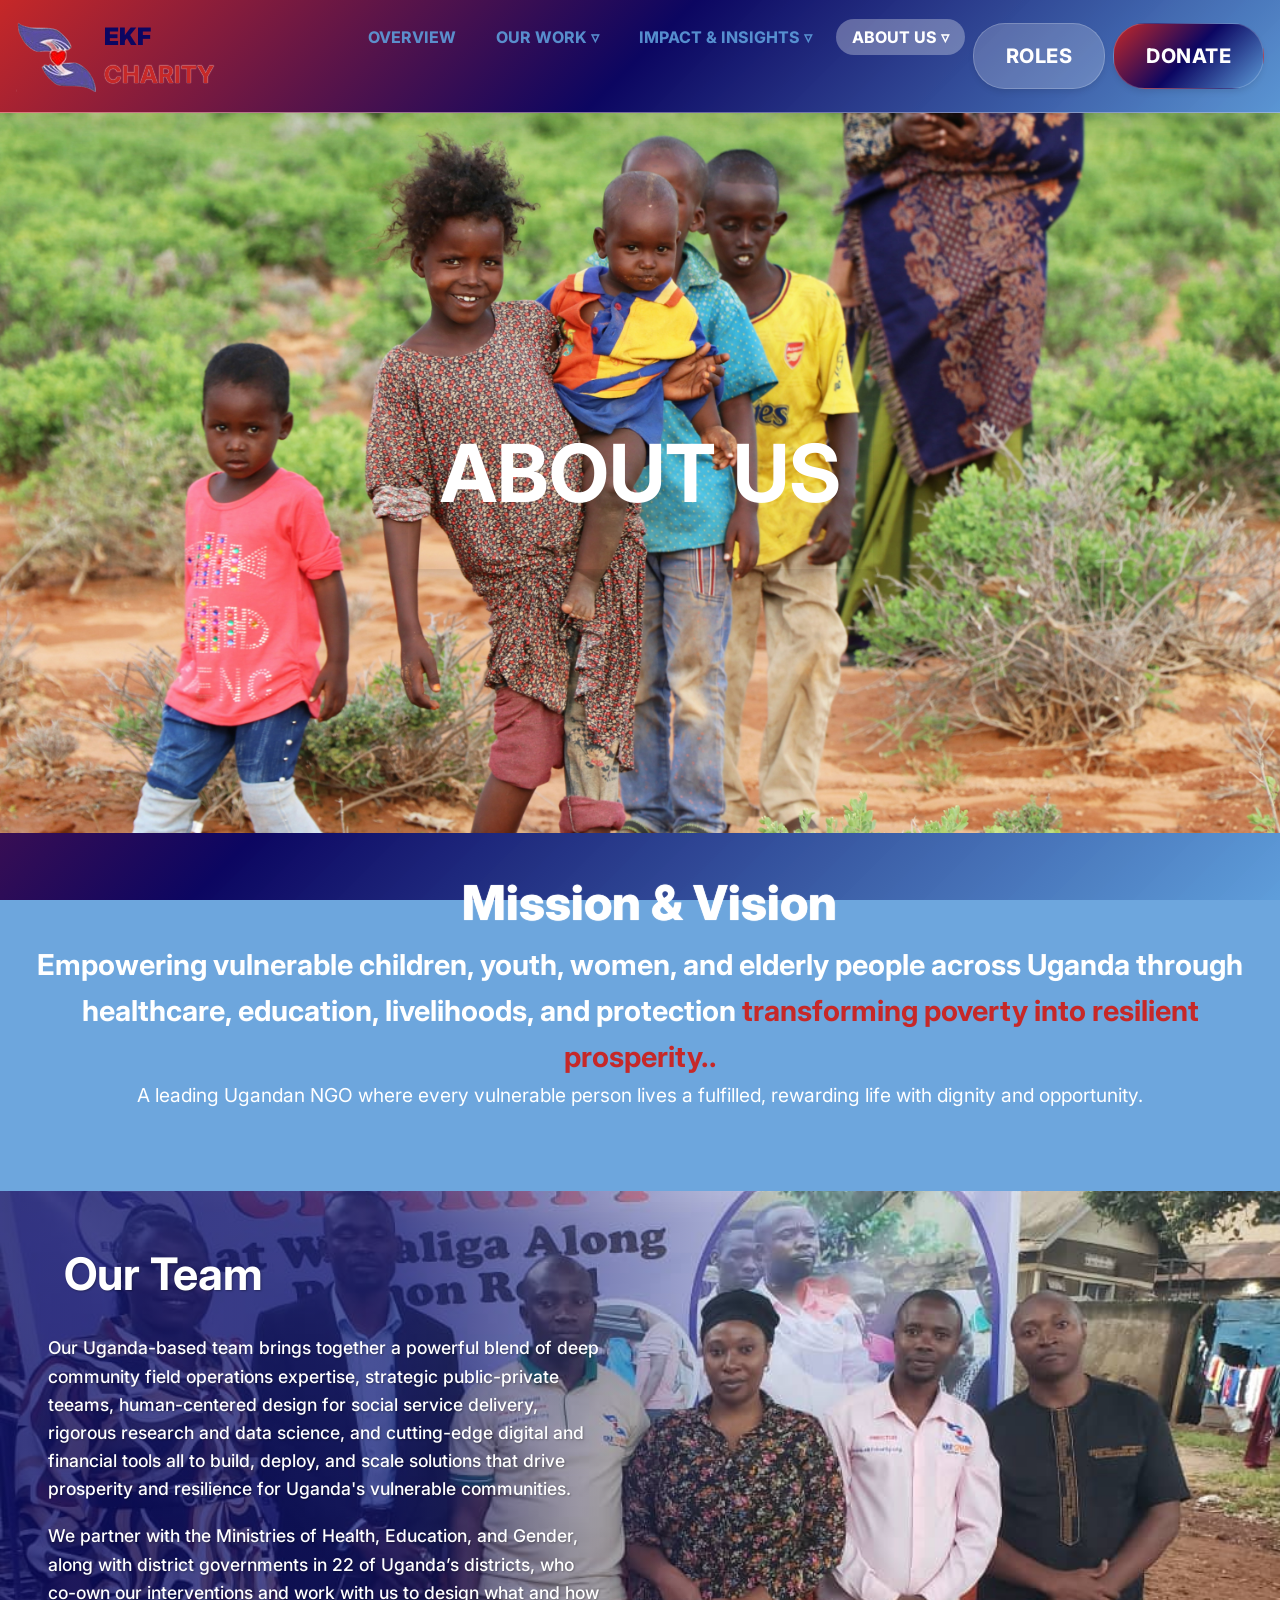
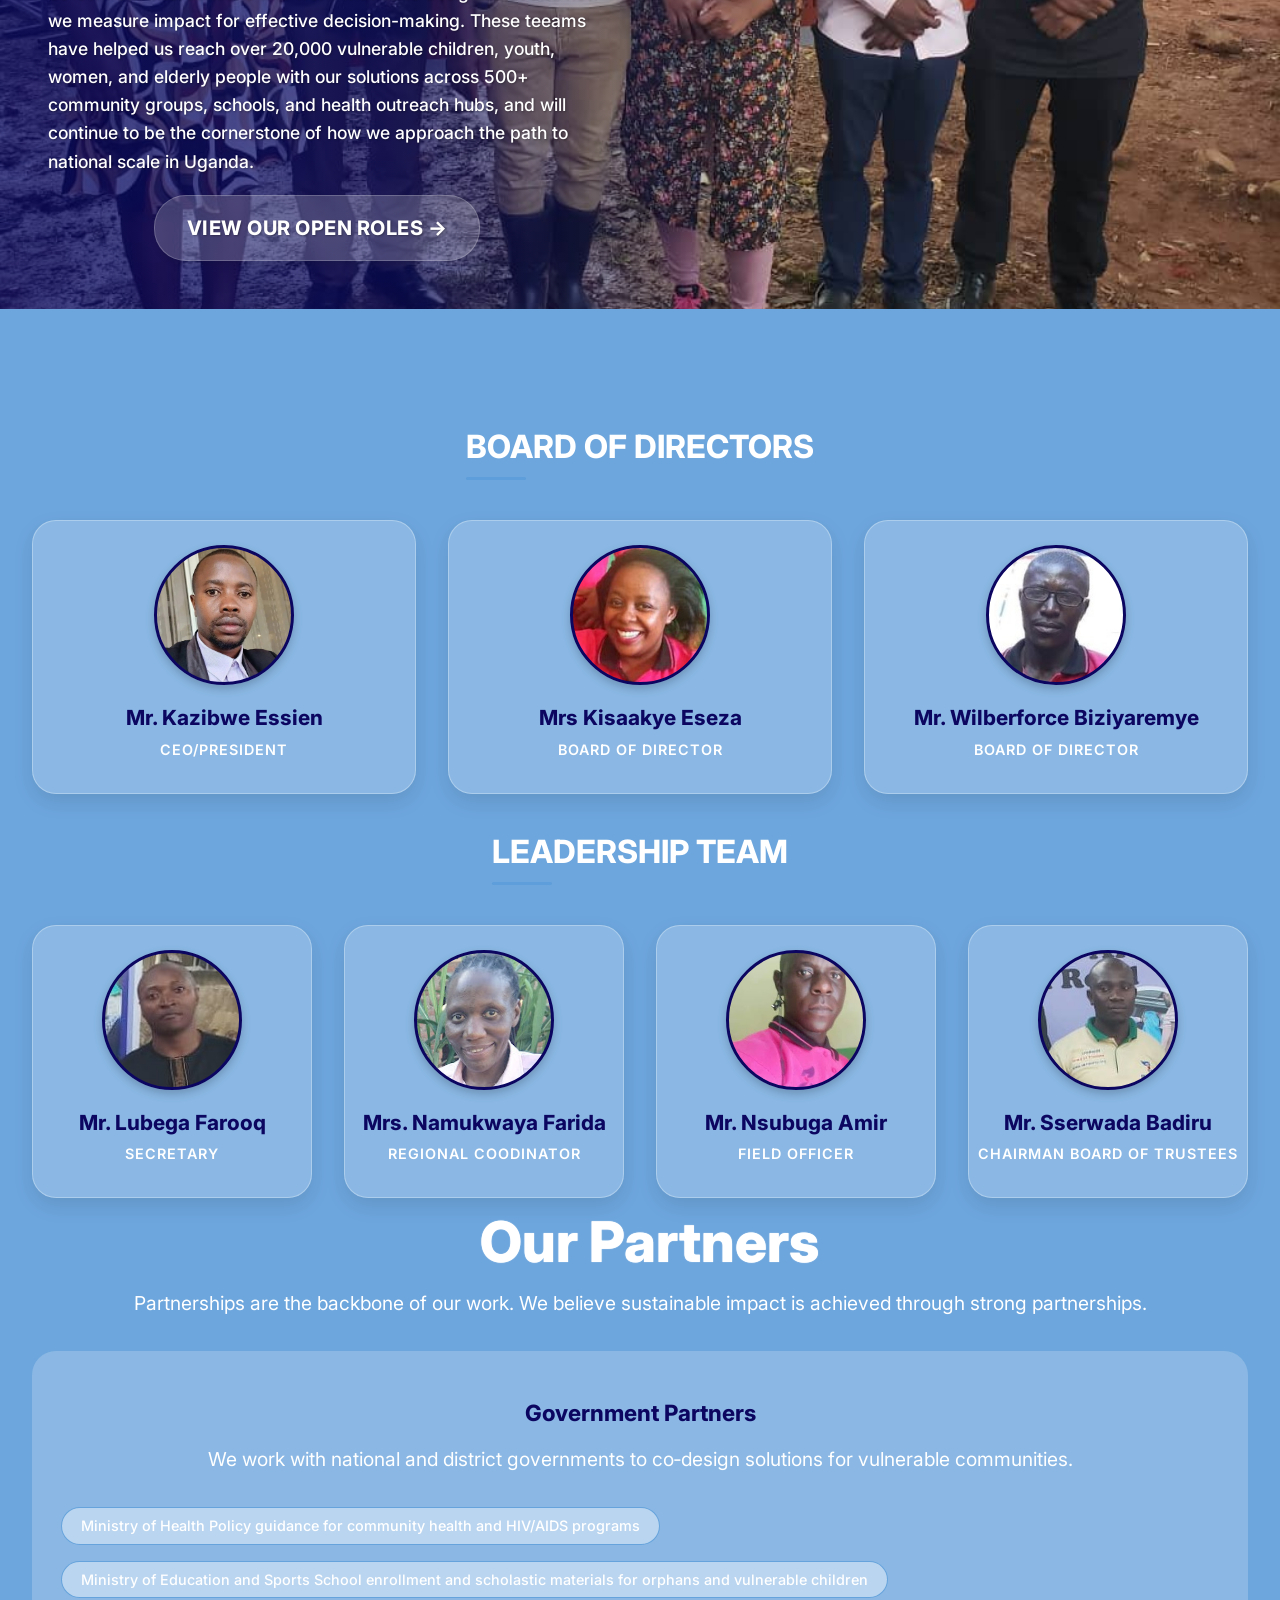
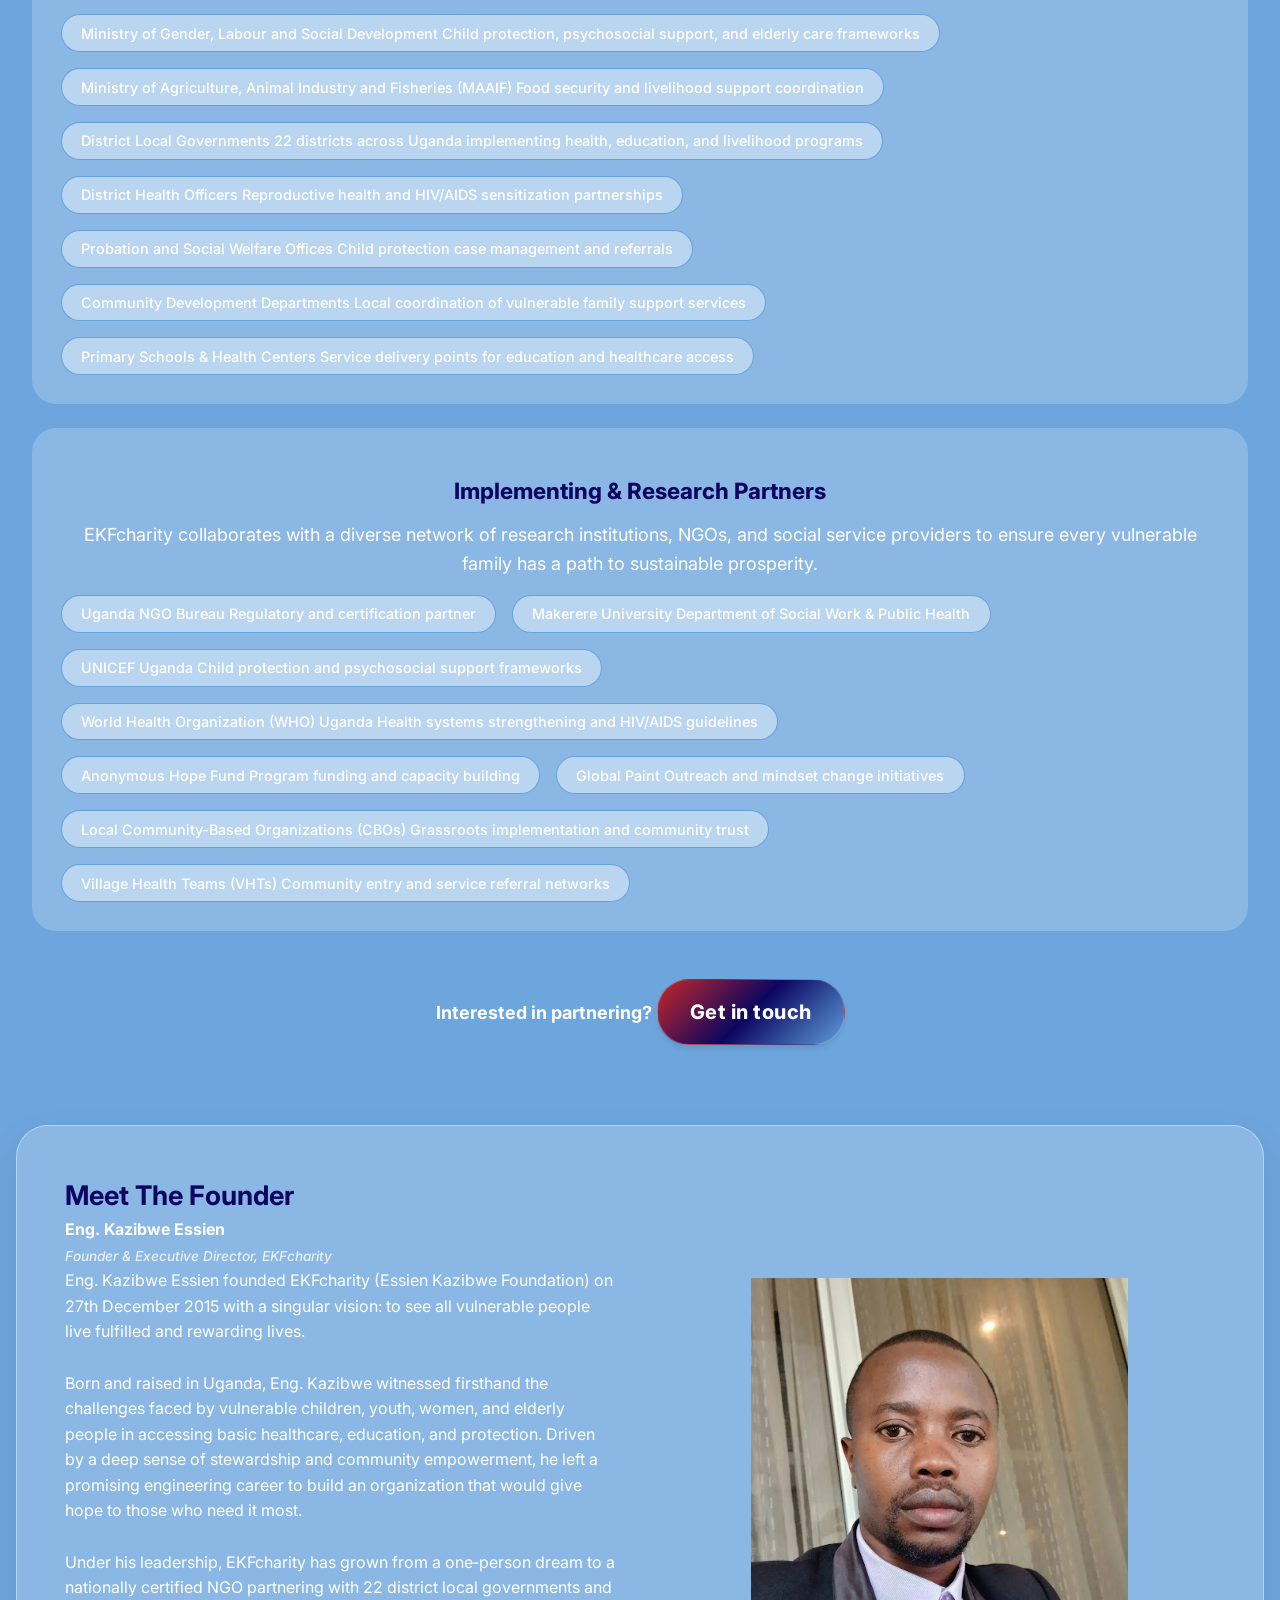
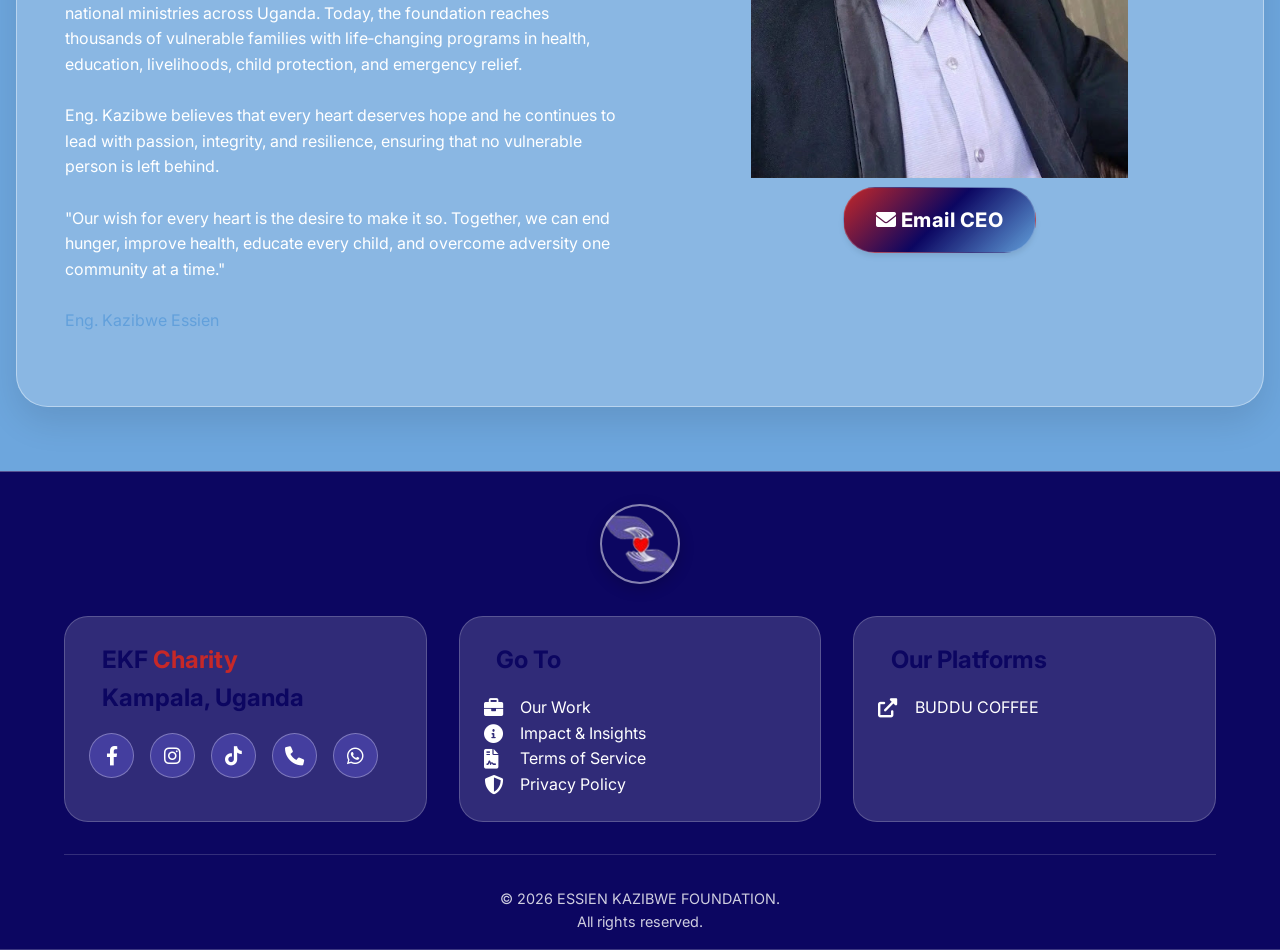
==== commit 94b30e08: "Add files via upload" ====
--- a/about.html
+++ b/about.html
@@ -2,7 +2,7 @@
 <html lang="en">
 <head>
     <meta charset="UTF-8">
-    <meta name="viewport" content="width=device-width, initial-scale=1.0, maximum-scale=2.0">
+    <meta name="viewport" content="width=device-width, initial-scale=1.0">
     <title>About Us | EKF-Charity</title>
     <!-- Font Awesome 6 (icons) & Google Font for readability -->
     <link rel="stylesheet" href="https://cdnjs.cloudflare.com/ajax/libs/font-awesome/6.0.0-beta3/css/all.min.css">
@@ -27,7 +27,7 @@
                 </div>
                 <div class="dropdown">
 
-                    <a href="our-work.html" class="dropbtn" id="about-main-btn"><span>OUR WORK ▿</span></a>
+                    <a href="our-work.html" class="dropbtn" id="about-main-btn"><span>OUR WORK <span class="arrow-down">▿</span><span class="arrow-up">▵</span></span></a>
                 <div class="dropdown-content">
                     <a href="our-work.html#our-model">OUR MODEL</a>
                     <a href="our-work.html#sustainability">SUSTAINABILITY</a>
@@ -36,7 +36,7 @@
                 </div>
             </div>
                 <div class="dropdown">
-                <a href="impact-insights.html" class="dropbtn" id="about-main-btn"><span>IMPACT & INSIGHTS ▿</span></a>
+                <a href="impact-insights.html" class="dropbtn" id="about-main-btn"><span>IMPACT & INSIGHTS <span class="arrow-down">▿</span><span class="arrow-up">▵</span></span></a>
                 <div class="dropdown-content">
                     <a href="impact-insights.html#impact-at-a-glance">IMPACT AT A GLANCE</a>
                     <a href="impact-insights.html#impact-by-area">IMPACT BY AREA</a>
@@ -45,7 +45,7 @@
                 </div>
             </div>
                 <div class="dropdown">
-                <a href="about.html" class="dropbtn active" id="about-main-btn"><span>ABOUT US ▿</span></a>
+                <a href="about.html" class="dropbtn active" id="about-main-btn"><span>ABOUT US <span class="arrow-down">▿</span><span class="arrow-up">▵</span></span></a>
                 <div class="dropdown-content">
                     <a href="about.html#mission-vision-01">MISSION & VISION</a>
                     <a href="about.html#our-team-01">OUR TEAM</a>
@@ -67,10 +67,8 @@
             <div class="hero" style="background-image: url('images/children5.jpg');">
                 <div class="hero-overlay"></div>
                 <div class="hero-content">
-                    <h1 class="animate-up" style="font-size: 5rem;">ABOUT US</h1>
-                    <div class="hero-buttons animate-up delay-2">
-                        <a class="btn-primary" href="#recent-impact" id="impact-at-a-glance">RECENT IMPACT →</a>
-                    </div>
+                    <h6 class="animated-up" style="font-size: 5rem;">ABOUT US</h6>
+                    <h5 class="animated-down">ABOUT US</h5>
                 </div>
             </div>
         </section>
@@ -86,9 +84,9 @@
     </div>
     <ul class="sidebar-menu">
         <li><a href="index.html">Home</a></li>
-        <li><a href="our-work.html">Our Work ▿</a></li>
-        <li><a href="impact-insights.html">Impact & Insights ▿</a></li>
-        <li><a href="about.html">About Us ▿</a></li>
+        <li><a href="our-work.html">Our Work <span class="arrow-down">▿</span><span class="arrow-up">▵</span></a></li>
+        <li><a href="impact-insights.html">Impact & Insights <span class="arrow-down">▿</span><span class="arrow-up">▵</span></a></li>
+        <li><a href="about.html">About Us <span class="arrow-down">▿</span><span class="arrow-up">▵</span></a></li>
         <li><a href="role.html">Roles</a></li>
         <li><a href="news-resources.html">Newsletter</a></li>
     </ul>
@@ -109,10 +107,10 @@
 
         <!-- Mission & Vision (with anchor id) -->
         <section class="about-section" id="mission-vision-011"> <!-- our mission id changed intentionally -->
-            <h2 style="font-size: 3rem; text-align: center;">Mission & Vision</h2>
+            <h2 style="font-size: 3rem; font-weight: 800; text-align: center;">Mission & Vision</h2>
             <div class="mission-block">
-                    <strong style="font-size: 2rem;">Empowering vulnerable children, youth, women, and elderly people across Uganda through healthcare, education, livelihoods, and protection <span style="color: var(--red);">transforming poverty into resilient prosperity..</span></span></strong>
-                <p style="font-size: 1.5rem;">
+                    <strong >Empowering vulnerable children, youth, women, and elderly people across Uganda through healthcare, education, livelihoods, and protection <span style="color: var(--red);">transforming poverty into resilient prosperity..</span></span></strong>
+                <p>
                     A leading Ugandan NGO where every vulnerable person lives a fulfilled, rewarding life with dignity and opportunity.
                 </p><span id="our-team-01"></span>
             </div>
@@ -242,9 +240,9 @@
     </div>
     <ul class="sidebar-menu">
         <li><a href="index.html">Home</a></li>
-        <li><a href="our-work.html">Our Work ▿</a></li>
-        <li><a href="impact-insights.html">Impact & Insights ▿</a></li>
-        <li><a href="about.html">About Us ▿</a></li>
+        <li><a href="our-work.html">Our Work <span class="arrow-down">▿</span><span class="arrow-up">▵</span></a></li>
+        <li><a href="impact-insights.html">Impact & Insights <span class="arrow-down">▿</span><span class="arrow-up">▵</span></a></li>
+        <li><a href="about.html">About Us <span class="arrow-down">▿</span><span class="arrow-up">▵</span></a></li>
         <li><a href="role.html">Roles</a></li>
         <li><a href="news-resources.html">Newsletter</a></li>
     </ul>
--- a/style.css
+++ b/style.css
@@ -320,10 +320,21 @@
 .dropdown:hover .dropdown-content {
   display: block;
 }
-
+.dropdown:hover .arrow-up {
+  display: inline-block;
+}
+.dropdown:hover .dropdown-content {
+  display: block;
+}
+.dropdown:hover .arrow-down {
+  display: none;
+}
 .dropdown:hover .dropbtn {
   background: var(--glass-bg);
   border-color: var(--sky-blue);
+}
+.arrow-up {
+  display: none;
 }
 
 .hamburger {
@@ -723,7 +734,7 @@
 @media (max-width: 768px) {
   .about-section {
   padding: 0;
-  margin: 0;
+  margin: 10px;
   text-align: center;
 }
   .desktop {
@@ -737,7 +748,7 @@
     padding: 1rem;
   }
   .about-section h2 {
-    font-size: 1.8rem;
+    font-size: 2rem !important;
   }
   .mission-block blockquote {
     font-size: 1.2rem;
@@ -1189,6 +1200,13 @@
     opacity: 0;
     animation: slideUp 0.8s ease forwards !important;
 }
+.animated-up {
+    opacity: 0;
+    animation: slideUp 0.8s ease forwards !important;
+}
+.animated-down {
+    display: none;
+}
 .delay-1 { animation-delay: 0.2s; }
 .delay-2 { animation-delay: 0.4s; }
 @keyframes slideUp {
@@ -1236,6 +1254,13 @@
      font-weight: 300;
 }
 @media (max-width: 768px) {
+  .animated-down {
+    display: block;
+    font-size: 2rem;
+  }
+  .animated-up {
+    display: none;
+  }
     .welcome-content p {
         font-size: 0.8rem;
     }
@@ -2695,7 +2720,7 @@
     color: var(--sky-blue);
 }
 
-.split-image {
+.split-image, .grow-image {
   flex: 1;
   min-width: 350px;
   text-align: center;
@@ -2704,6 +2729,14 @@
 
 /* Glassy image wrapper (optional – adds a subtle frosted border) */
 .split-image img {
+  width: 100%;
+  border-radius: 15px;
+  max-width: 500px;
+  object-fit: contain;
+  transition: transform 0.3s, box-shadow 0.3s;
+  height: 500px;
+}
+.grow-image img {
   width: 100%;
   border-radius: 15px;
   max-width: 500px;
@@ -2733,6 +2766,10 @@
     flex: 1;
     min-width: 280px;
 }
+.grow-image {
+    flex: 1;
+    min-width: 280px;
+}
 
 /* Adjust button styles to indicate active state */
 .our-work-btn .btn-primary,
@@ -2749,6 +2786,9 @@
 
 /* Responsive */
 @media (max-width: 768px) {
+  .split-section {
+    margin: 10px;
+  }
   .split-section.desktop-work {
     display: none;
   }
@@ -2756,6 +2796,9 @@
   .split-section.mobile-work {
     display: block;
   }
+.grow-image img {
+  margin-left: 1.2rem;
+}
 
   
   .split-container {
@@ -2768,6 +2811,7 @@
   }
   .split-text h2 {
     justify-content: center;
+    font-size: 1.7rem;
   }
   .split-cta {
     text-align: center;
@@ -3244,6 +3288,9 @@
 
 /* Responsive: stack on mobile */
 @media (max-width: 768px) {
+  .impact-area-section {
+    margin: 10px;
+  }
     .impact-area-container {
         flex-direction: column !important;
         padding: 1.5rem;
@@ -3437,18 +3484,17 @@
 
 .insights-section h2 {
   font-size: 2.5rem;
-  background: linear-gradient(135deg, #8B4513, #C62828);
-  -webkit-background-clip: text;
-  background-clip: text;
-  color: transparent;
+  color: var(--dark-blue);
   margin-bottom: 1rem;
+  text-align: center;
 }
 
 .insights-section p {
   font-size: 1rem;
   line-height: 1.5;
-  color: #2c2c2c;
+  color: var(--white);
   margin-bottom: 2rem;
+  text-align: center;
 }
 
 /* Keep the interactive area as is – it's already glassy enough */
@@ -3532,7 +3578,7 @@
   line-height: 1.4;
   max-width: 280px;
   box-shadow: 0 8px 20px rgba(0, 0, 0, 0.2);
-  z-index: 10;
+  z-index: 1000;
   white-space: normal;
   word-wrap: break-word;
   pointer-events: auto;
@@ -3608,15 +3654,18 @@
 /* Dot positions – keep your existing values */
 .dot:nth-child(1) { top: 22%; left: 18%; }
 .dot:nth-child(2) { top: 35%; left: 48%; }
-.dot:nth-child(3) { top: 52%; left: 28%; }
+.dot:nth-child(3) { top: 52%; left: 45%; }
 .dot:nth-child(4) { top: 68%; left: 62%; }
 .dot:nth-child(5) { top: 82%; left: 42%; }
 
 @media (max-width: 768px) {
+    .insights-section {
+    margin: 10px;
+  }
   .dot { width: 12px; height: 12px; }
-  .dot:nth-child(1) { top: 20%; left: 15%; }
+  .dot:nth-child(1) { top: 20%; left: 75%; }
   .dot:nth-child(2) { top: 32%; left: 45%; }
-  .dot:nth-child(3) { top: 48%; left: 25%; }
+  .dot:nth-child(3) { top: 48%; left: 35%; }
   .dot:nth-child(4) { top: 64%; left: 60%; }
   .dot:nth-child(5) { top: 78%; left: 40%; }
   .insights-section {
@@ -3634,19 +3683,17 @@
     position: relative;
 }
 
+
 /* ========== GLASSY CAROUSEL SECTION ========== */
 .carousel-header h2 {
   font-size: 2.5rem;
-  background: linear-gradient(135deg, #8B4513, #C62828);
-  -webkit-background-clip: text;
-  background-clip: text;
-  color: transparent;
+  color: var(--white);
   margin-bottom: 1rem;
 }
 
 .carousel-header p {
-  font-size: 1.5rem;
-  color: var(--white);
+  font-size: 1.1rem;
+  color: #2c2c2c;
   max-width: 700px;
   margin: 0 auto 2rem auto;
 }
@@ -3774,57 +3821,8 @@
   border-color: white;
 }
 
-/* Responsive carousel */
-@media (max-width: 768px) {
-  .carousel-card {
-    min-height: 450px;
-  }
-  .card-content {
-    padding: 1.2rem;
-  }
-  .card-content h3 {
-    font-size: 1.6rem;
-  }
-  .carousel-nav {
-    width: 40px;
-    height: 40px;
-    font-size: 1.2rem;
-  }
-}
-
-/* ========== GLASSY CAROUSEL SECTION ========== */
-.carousel-header h2 {
-  font-size: 2.5rem;
-  background: linear-gradient(135deg, #8B4513, #C62828);
-  -webkit-background-clip: text;
-  background-clip: text;
-  color: transparent;
-  margin-bottom: 1rem;
-}
-
-.carousel-header p {
-  font-size: 1.1rem;
-  color: #2c2c2c;
-  max-width: 700px;
-  margin: 0 auto 2rem auto;
-}
-
-.carousel-wrapper {
-  position: relative;
-  display: flex;
-  align-items: center;
-  background: rgba(255, 255, 255, 0.15);
-  border-radius: 2rem;
-  padding: 1rem;
-  box-shadow: 0 10px 25px rgba(0, 0, 0, 0.1);
-  border: 1px solid rgba(255, 255, 255, 0.3);
-}
-
-.carousel-container {
-  flex: 1;
-  overflow: hidden;
-  width: 100%;
-  border-radius: 1.5rem;
+.main {
+  margin: 5px;
 }
 
 .carousel-track {
@@ -3934,6 +3932,9 @@
 
 /* Responsive carousel */
 @media (max-width: 768px) {
+  .fullwidth-carousel {
+    margin: 10px;
+  }
   .carousel-card {
     min-height: 450px;
   }
@@ -3944,132 +3945,7 @@
     font-size: 1.6rem;
   }
   .carousel-nav {
-    width: 40px;
-    height: 40px;
-    font-size: 1.2rem;
-  }
-}
-
-.carousel-track {
-  display: flex;
-  transition: transform 0.5s ease-in-out;
-  will-change: transform;
-}
-
-.carousel-card {
-  flex: 0 0 100%;
-  background-size: cover;
-  background-position: center;
-  background-repeat: no-repeat;
-  min-height: 500px;
-  border-radius: 1.5rem;
-  overflow: hidden;
-  box-shadow: 0 20px 35px rgba(0, 0, 0, 0.2);
-  margin: 0;
-  border: 1px solid rgba(255, 255, 255, 0.3);
-}
-
-.card-overlay {
-  background: rgba(0, 0, 0, 0.5);
-  width: 100%;
-  height: 100%;
-  display: flex;
-  align-items: center;
-  justify-content: center;
-  text-align: center;
-  padding: 2rem;
-}
-
-.card-content {
-  max-width: 700px;
-  background: rgba(255, 255, 255, 0.2);
-  padding: 2rem;
-  border-radius: 2rem;
-  border: 1px solid rgba(255, 255, 255, 0.4);
-  color: white;
-  transition: transform 0.3s;
-}
-
-.card-content:hover {
-  transform: scale(1.02);
-  background: rgba(255, 255, 255, 0.25);
-}
-
-.card-content h3 {
-  font-size: 2.2rem;
-  margin-bottom: 1rem;
-  background: linear-gradient(135deg, #fff, var(--sky-blue));
-  -webkit-background-clip: text;
-  background-clip: text;
-  color: transparent;
-}
-
-.card-content p {
-  font-size: 1rem;
-  line-height: 1.5;
-  margin-bottom: 1.8rem;
-  color: white;
-}
-
-.card-btn {
-  background: rgba(118, 236, 23, 0.2);
-  color: white;
-  border: 1px solid rgba(255, 255, 255, 0.5);
-  padding: 0.8rem 1.8rem;
-  border-radius: 50px;
-  font-weight: 600;
-  cursor: pointer;
-  transition: 0.2s;
-  font-size: 1rem;
-}
-
-.card-btn:hover {
-  background: var(--sky-blue);
-  color: #1e3a1e;
-  transform: scale(1.03);
-  border-color: white;
-}
-
-.carousel-nav {
-  background: rgba(255, 255, 255, 0.2);
-  color: white;
-  border: 1px solid rgba(255, 255, 255, 0.4);
-  width: 48px;
-  height: 48px;
-  border-radius: 50%;
-  cursor: pointer;
-  font-size: 1.5rem;
-  display: flex;
-  align-items: center;
-  justify-content: center;
-  transition: 0.2s;
-  box-shadow: 0 4px 12px rgba(0, 0, 0, 0.1);
-  z-index: 2;
-  margin: 0 10px;
-}
-
-.carousel-nav:hover {
-  background: var(--sky-blue);
-  color: #1e3a1e;
-  transform: scale(1.05);
-  border-color: white;
-}
-
-/* Responsive carousel */
-@media (max-width: 768px) {
-  .carousel-card {
-    min-height: 450px;
-  }
-  .card-content {
-    padding: 1.2rem;
-  }
-  .card-content h3 {
-    font-size: 1.6rem;
-  }
-  .carousel-nav {
-    width: 40px;
-    height: 40px;
-    font-size: 1.2rem;
+    display: none;
   }
 }
 
@@ -4090,10 +3966,7 @@
 
 .reports-header h2 {
   font-size: 2.5rem;
-  background: linear-gradient(135deg, #8B4513, #C62828);
-  -webkit-background-clip: text;
-  background-clip: text;
-  color: transparent;
+  color: var(--dark-blue);
   margin-bottom: 0.5rem;
 }
 
@@ -4275,9 +4148,25 @@
 
 /* Responsive */
 @media (max-width: 900px) {
+  .reports-section {
+  margin: 0;
+  background: transparent;
+  border-radius: 2rem;
+  padding: 3rem 2rem;
+  border: none;
+}
+.reports-carousel-container {
+  margin: 0;
+}
   .report-card {
     flex: 0 0 calc(50% - 1rem);
   }
+  .reports-header h2 {
+  font-size: 1.5rem;
+  color: var(--white);
+  margin-bottom: 0.2rem;
+}
+
 }
 @media (max-width: 600px) {
   .report-card {
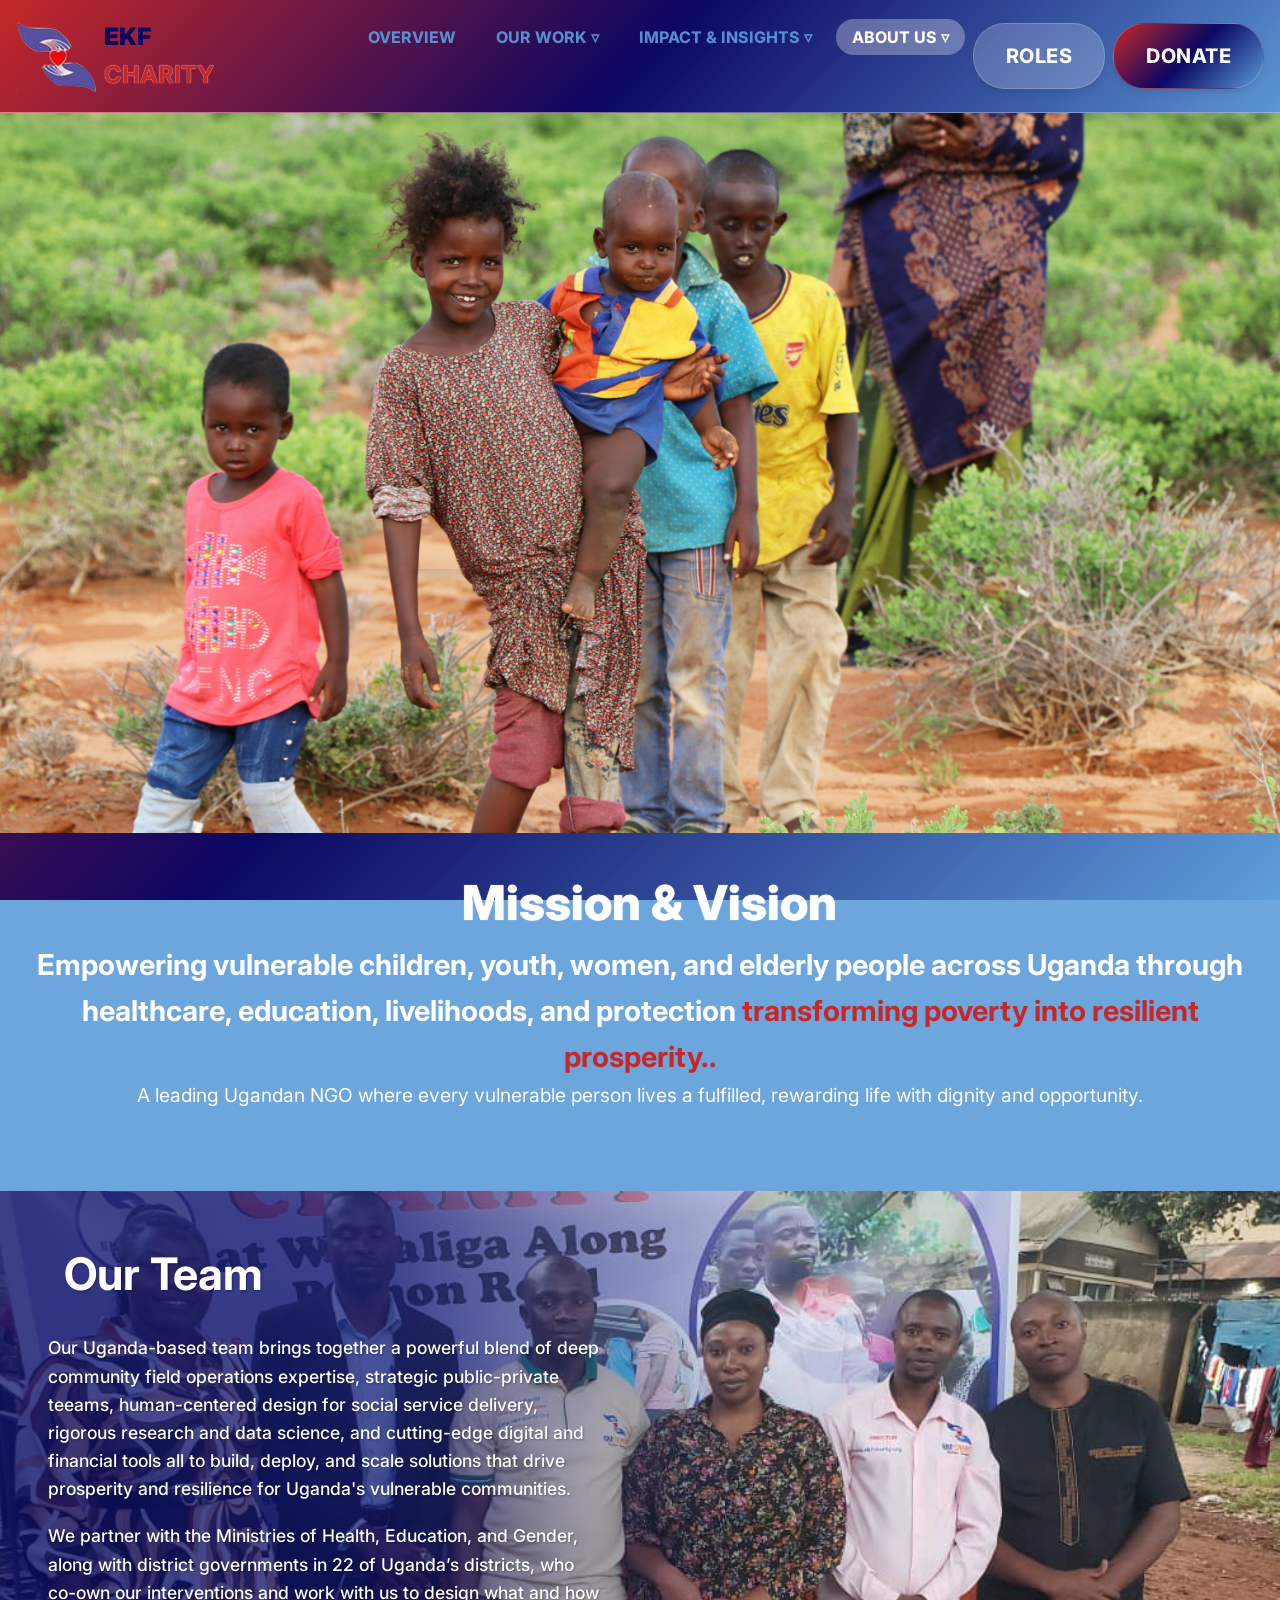
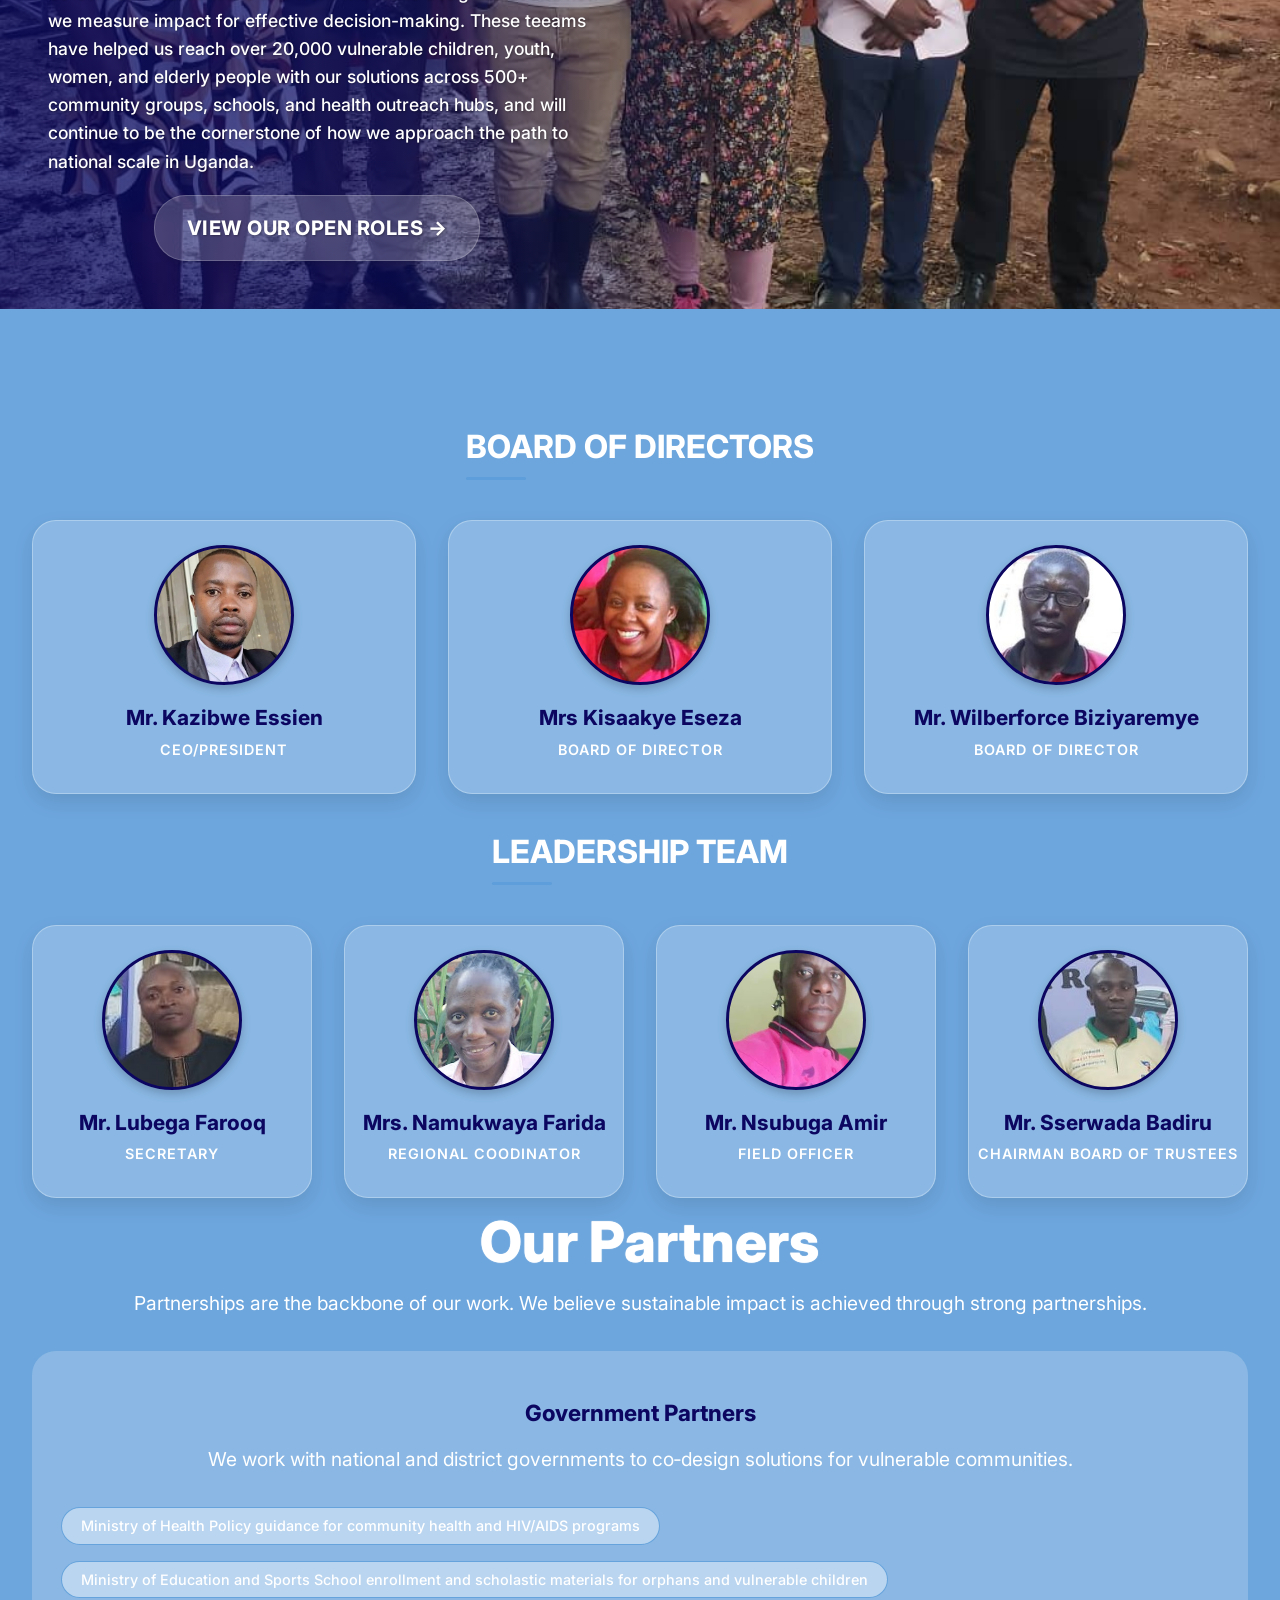
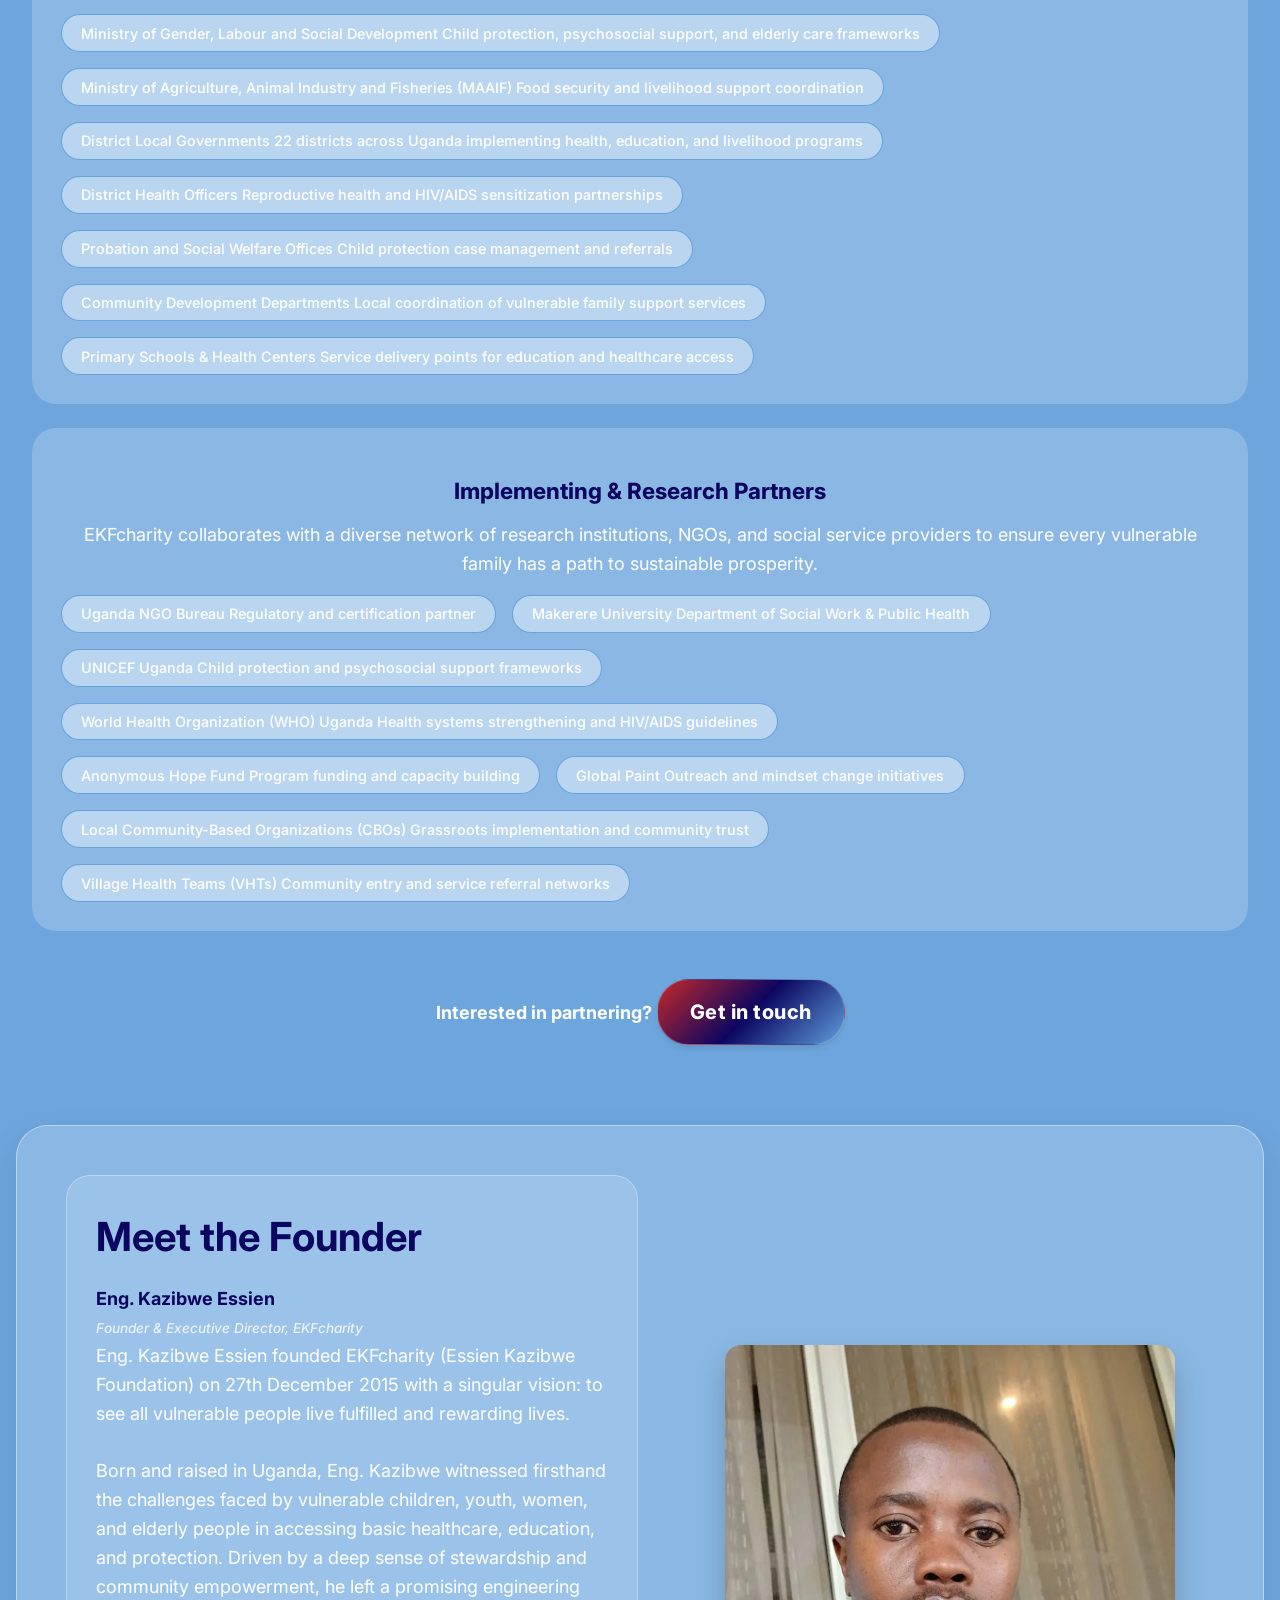
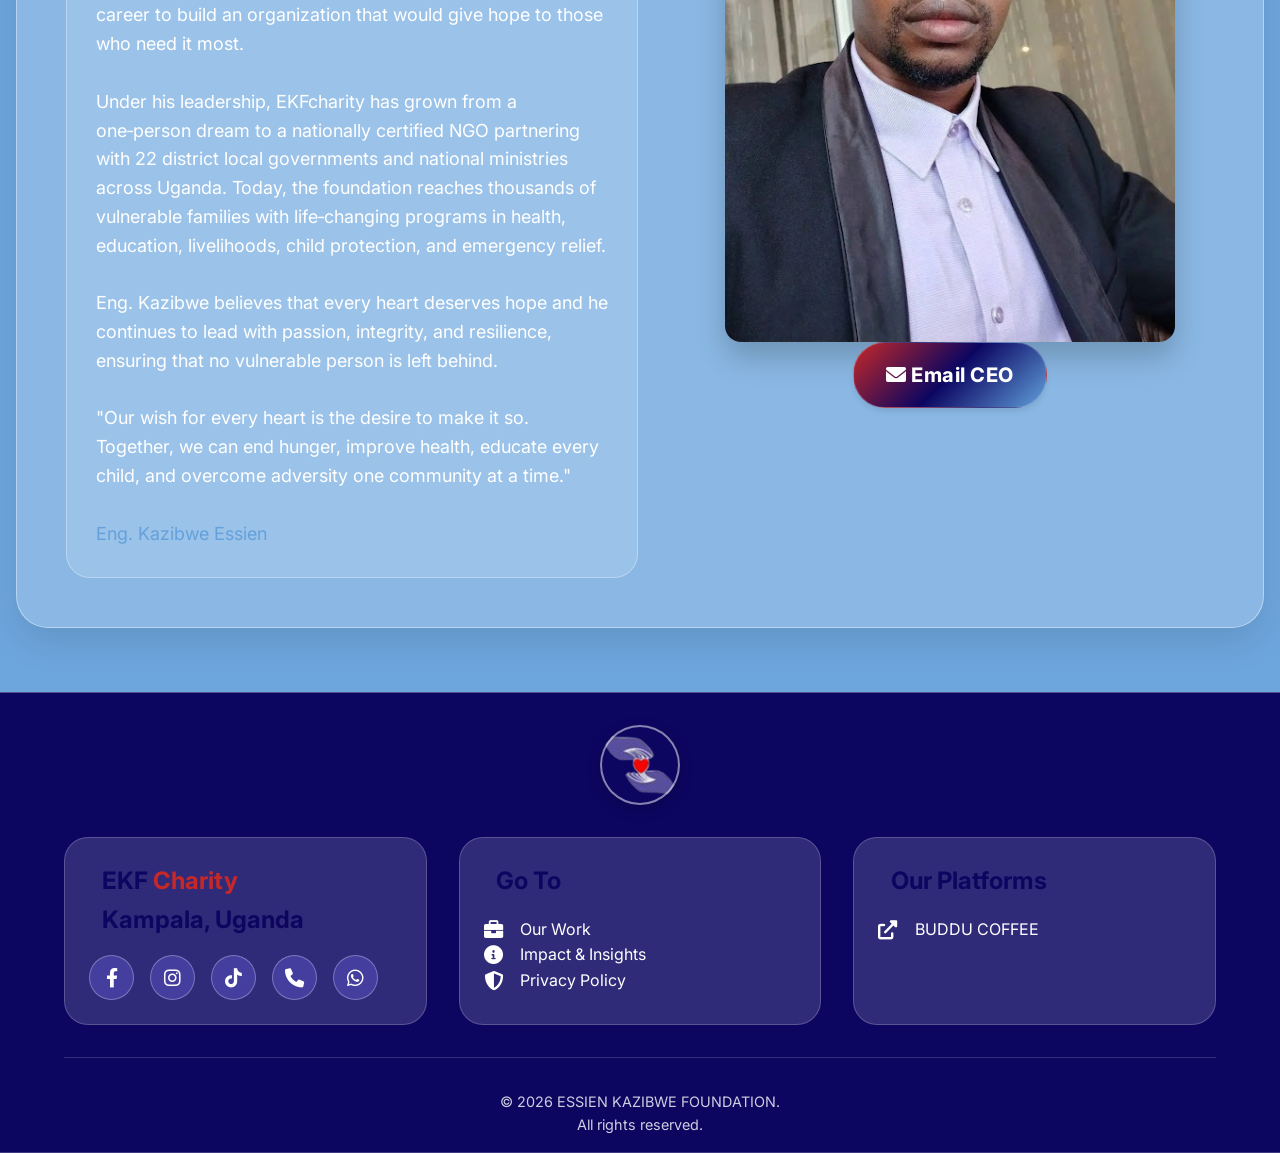
==== commit 55450313: "Add files via upload" ====
--- a/about.html
+++ b/about.html
@@ -1,353 +1,393 @@
 <!DOCTYPE html>
 <html lang="en">
-<head>
-    <meta charset="UTF-8">
-    <meta name="viewport" content="width=device-width, initial-scale=1.0">
-    <title>About Us | EKF-Charity</title>
-    <!-- Font Awesome 6 (icons) & Google Font for readability -->
-    <link rel="stylesheet" href="https://cdnjs.cloudflare.com/ajax/libs/font-awesome/6.0.0-beta3/css/all.min.css">
-    <link href="https://fonts.googleapis.com/css2?family=Inter:opsz,wght@14..32,400;14..32,600;14..32,700&display=swap" rel="stylesheet">
-    <link rel="stylesheet" href="style.css">
-</head>
-<body>
-
-<!-- NAVIGATION BAR (Red & Green theme) -->
-    <nav class="navbar">
-        <div class="nav-container">
-            <div class="logo">
-                <i class="i-container" style= "background-image: url(images/logo.jpeg);"></i>
-                <div class= "logo-container">
-                <p><span>EKF</span></p>
-                <p><span class="highlight">CHARITY</span></p>
-                </div>    
-            </div>
-            <ul class="nav-menu" id="nav-menu">
-                <div class="dropdown">
-                <a href="index.html" class="dropbtn" id="about-main-btn"><span>OVERVIEW</span></a>
-                </div>
-                <div class="dropdown">
-
-                    <a href="our-work.html" class="dropbtn" id="about-main-btn"><span>OUR WORK <span class="arrow-down">▿</span><span class="arrow-up">▵</span></span></a>
-                <div class="dropdown-content">
-                    <a href="our-work.html#our-model">OUR MODEL</a>
-                    <a href="our-work.html#sustainability">SUSTAINABILITY</a>
-                    <a href="our-work.html#where-we-work">WHERE WE WORK</a>
-
-                </div>
-            </div>
-                <div class="dropdown">
-                <a href="impact-insights.html" class="dropbtn" id="about-main-btn"><span>IMPACT & INSIGHTS <span class="arrow-down">▿</span><span class="arrow-up">▵</span></span></a>
-                <div class="dropdown-content">
-                    <a href="impact-insights.html#impact-at-a-glance">IMPACT AT A GLANCE</a>
-                    <a href="impact-insights.html#impact-by-area">IMPACT BY AREA</a>
-                    <a href="impact-insights.html#data-driven-impact">DATA-DRIVEN IMPACT</a>
-                    <a href="impact-insights.html#impact-reports">IMPACT REPORTS</a>
-                </div>
-            </div>
-                <div class="dropdown">
-                <a href="about.html" class="dropbtn active" id="about-main-btn"><span>ABOUT US <span class="arrow-down">▿</span><span class="arrow-up">▵</span></span></a>
-                <div class="dropdown-content">
-                    <a href="about.html#mission-vision-01">MISSION & VISION</a>
-                    <a href="about.html#our-team-01">OUR TEAM</a>
-                    <a href="about.html#leadership-team">LEADERSHIP TEAM</a>
-                    <a href="about.html#board-of-directors">BOARD OF DIRECTORS</a>
-                    <a href="about.html#partners">PARTNERS</a>
-                </div>
-            </div>
-
-                <a class="btn-secondary" href="role.html">ROLES</a>
-                <a class="btn-primary" href="https://flutterwave.com/donate/7qypp03qs9et">DONATE</a>
-            </ul>
-            <div class="hamburger"><i class="fas fa-bars"></i></div>
+	<head>
+		<meta charset="UTF-8">
+		<meta name="viewport" content="width=device-width, initial-scale=1.0">
+		<title>About Us | EKF-Charity</title>
+		<!-- Font Awesome 6 (icons) & Google Font for readability -->
+		<link rel="stylesheet" href="https://cdnjs.cloudflare.com/ajax/libs/font-awesome/6.0.0-beta3/css/all.min.css">
+		<link href="https://fonts.googleapis.com/css2?family=Inter:opsz,wght@14..32,400;14..32,600;14..32,700&display=swap" rel="stylesheet">
+		<link rel="stylesheet" href="style.css">
+	</head>
+	<body>
+		<!-- NAVIGATION BAR (Red & Green theme) -->
+		<nav class="navbar">
+		<div class="nav-container">
+		<div class="logo">
+		<i class="i-container" style= "background-image: url(images/logo.jpeg);"></i>
+		<div class= "logo-container">
+		<p>
+		<span>
+		EKF
+		</span>
+		</p>
+		<p>
+		<span class="highlight">
+		CHARITY
+		</span>
+		</p>
+		</div>    
+		</div>
+		<ul class="nav-menu" id="nav-menu">
+		<div class="dropdown">
+		<a href="index.html" class="dropbtn" id="about-main-btn">
+		<span>
+		OVERVIEW
+		</span>
+		</a>
+		</div>
+
+		<div class="dropdown">
+		<a href="our-work.html" class="dropbtn" id="about-main-btn">
+		<span>
+		OUR WORK 
+		<span class="arrow-down">
+		▿
+		</span>
+		<span class="arrow-up">
+		▵
+		</span>
+		</span>
+		</a>
+		<div class="dropdown-content">
+		<a href="our-work.html#our-model">
+		OUR MODEL
+		</a>
+		<a href="our-work.html#sustainability">
+		SUSTAINABILITY
+		</a>
+		<a href="our-work.html#where-we-work">
+		WHERE WE WORK
+		</a>
+		</div>
+		</div>
+		<div class="dropdown">
+		<a href="impact-insights.html" class="dropbtn" id="about-main-btn">
+		<span>
+		IMPACT & INSIGHTS 
+		<span class="arrow-down">
+		▿
+		</span>
+		<span class="arrow-up">
+		▵
+		</span>
+		</span>
+		</a>
+		<div class="dropdown-content">
+		<a href="impact-insights.html#impact-at-a-glance">
+		IMPACT AT A GLANCE
+		</a>
+		<a href="impact-insights.html#impact-by-area">
+		IMPACT BY AREA
+		</a>
+		<a href="impact-insights.html#data-driven-impact">
+		DATA-DRIVEN IMPACT
+		</a>
+		<a href="impact-insights.html#impact-reports">
+		IMPACT REPORTS
+		</a>
+		</div>
+		</div>
+		<div class="dropdown">
+		<a href="about.html" class="dropbtn active" id="about-main-btn">
+		<span>
+		ABOUT US 
+		<span class="arrow-down">
+		▿
+		</span>
+		<span class="arrow-up">
+		▵
+		</span>
+		</span>
+		</a>
+		<div class="dropdown-content">
+		<a href="about.html#mission-vision-01">
+		MISSION & VISION
+		</a>
+		<a href="about.html#our-team-01">
+		OUR TEAM
+		</a>
+		<a href="about.html#leadership-team">
+		LEADERSHIP TEAM
+		</a>
+		<a href="about.html#board-of-directors">
+		BOARD OF DIRECTORS
+		</a>
+		<a href="about.html#partners">
+		PARTNERS
+		</a>
+		</div>
+		</div>
+		<a class="btn-secondary" href="role.html">
+		ROLES
+		</a>
+		<a class="btn-primary" href="https://flutterwave.com/donate/7qypp03qs9et">
+		DONATE
+		</a>
+		</ul>
+		<div class="hamburger">
+		<i class="fas fa-bars"></i>
+		</div>
+		</div>
+		</nav>
+
+		<!-- Main content container -->
+		<section class="hero-section" id="hero">
+		<div class="hero" style="background-image: url('images/children5.jpg');">
+		<div class="hero-overlay"></div>
+		<div class="hero-content">
+		<span id="mission-vision-01"></span>
+		<h6 class="animated-up" style="font-size: 5rem;">
+		ABOUT US
+		</h6>
+		<h5 class="animated-down">
+		ABOUT US
+		</h5>
+		</div>
+		</div>
+		</section>
+
+		<!-- Sidebar (off-canvas menu) -->
+		<div class="sidebar" id="sidebar">
+		<div class="sidebar-header">
+		<div class="sidebar-logo">
+		<img src="images/logo.jpeg" alt="EK Logo">
+		<span>EK FOUNDATION</span>
+		</div>
+		<button class="close-sidebar" id="closeSidebar">&times;</button>
+		</div>
+		<ul class="sidebar-menu">
+		<li>
+		<a href="index.html">
+		Home
+		</a>
+		</li>
+		<li>
+		<a href="our-work.html">
+		Our Work 
+		<span class="arrow-down">
+		▿
+		</span>
+		<span class="arrow-up">
+		▵
+		</span>
+		</a>
+		</li>
+		<li>
+		<a href="impact-insights.html">
+		Impact & Insights <span class="arrow-down">▿</span><span class="arrow-up">▵</span></a></li>
+		<li>
+		<a href="about.html">
+		About Us <span class="arrow-down">▿</span><span class="arrow-up">▵</span></a></li>
+		<li>
+		<a href="role.html">Roles</a></li>
+		<li>
+		<a href="news-resources.html">Newsletter</a></li>
+		</ul>
+		<div class="sidebar-footer">
+		<p>📞 <a href="tel:+256751545436">Call Now</a></p>
+		<p>💬 <a href="https://wa.me/256701715505" target="_blank">WhatsApp</a></p>
+		<div class="social-links">
+		<a href="#"><i class="fab fa-facebook"></i></a>
+		<a href="#"><i class="fab fa-twitter"></i></a>
+		<a href="#"><i class="fab fa-instagram"></i></a>
+		</div>
+		</div>
+		</div>
+
+		<!-- Overlay for when sidebar is open -->
+		<div class="sidebar-overlay" id="sidebarOverlay"></div>
+
+
+		<!-- Mission & Vision (with anchor id) -->
+		<section class="about-section" id="mission-vision-011"> <!-- our mission id changed intentionally -->
+		<h2 style="font-size: 3rem; font-weight: 800; text-align: center;">Mission & Vision</h2>
+		<div class="mission-block">
+		<strong >Empowering vulnerable children, youth, women, and elderly people across Uganda through healthcare, education, livelihoods, and protection <span style="color: var(--red);">transforming poverty into resilient prosperity..</span></span></strong>
+		<p>
+		A leading Ugandan NGO where every vulnerable person lives a fulfilled, rewarding life with dignity and opportunity.
+		</p><span id="our-team-01"></span>
+		</div>
+		</section>
+
+		<!-- Our Team -->
+		<section class="teeam-glassy">
+		<div class="teeam-bg">
+		<img src="images/ourTeam.jpg" alt="Coffee farmers at work">
+		</div>
+		<div class="teeam-overlay"></div>
+		<div class="teeam-content">
+		<h2>Our Team</h2>
+		<p>Our Uganda-based team brings together a powerful blend of deep community field operations expertise, strategic public-private teeams, human-centered design for social service delivery, rigorous research and data science, and cutting-edge digital and financial tools  all to build, deploy, and scale solutions that drive prosperity and resilience for Uganda's vulnerable communities.</p>
+		<p>We partner with the Ministries of Health, Education, and Gender, along with district governments in 22 of Uganda’s districts, who co-own our interventions and work with us to design what and how we measure impact for effective decision-making. These teeams have helped us reach over 20,000 vulnerable children, youth, women, and elderly people with our solutions across 500+ community groups, schools, and health outreach hubs, and will continue to be the cornerstone of how we approach the path to national scale in Uganda.</p>
+		<div class="hero-buttons animate-up delay-2">
+		<a class="btn-secondary" href="role.html" style="margin-left: -1rem;" id="board-of-directors">VIEW OUR OPEN ROLES →</a>
+		</div>
+		</div>
+		</section>
+		<section class="about-section">
+		<!-- Leadership Team -->
+		<div>
+		<h3>BOARD OF DIRECTORS</h3>
+		<div class="team-grid">
+		<div class="team-member">
+		<div class="member-img img1"></div>
+		<h4>Mr. Kazibwe Essien</h4>
+		<p class="title">ceo/president</p>
+		</div>
+		<div class="team-member">
+		<div class="member-img img2"></div>
+		<h4>Mrs Kisaakye Eseza</h4>
+		<p class="title">Board of Director</p>
+		</div>
+		<div class="team-member">
+		<div class="member-img img3"></div>
+		<h4>Mr. Wilberforce Biziyaremye</h4>
+		<p class="title" id="leadership-team">Board of Director</p>
+		</div>
+		<!-- add more as needed -->
+		</div>
+		</div>
+
+		<!-- Board of Directors -->
+		<div>
+		<h3>LEADERSHIP TEAM</h3>
+		<div class="board-grid">
+		<div class="board-member">
+		<div class="member-img img4"></div>
+		<h4>Mr. Lubega Farooq</h4>
+		<p class="title">Secretary</p>
+		</div>
+		<div class="board-member">
+		<div class="member-img img5"></div>
+		<h4>Mrs. Namukwaya Farida</h4>
+		<p class="title">regional coodinator</p>
+		</div>
+		<div class="board-member">
+		<div class="member-img img6"></div>
+		<h4>Mr. Nsubuga Amir</h4>
+		<p class="title">field officer</p>
+		</div>
+		<div class="board-member">
+		<div class="member-img img7"></div>
+		<h4>Mr. Sserwada Badiru</h4>
+		<p class="title" id="partners">chairman board of trustees</p>
+		</div>
+		</div>
+		</div>
+
+		<!-- Our Partners -->
+
+		<div  style="text-align: center;">
+		<h2>Our Partners</h2>
+		<p style="font-size: 1.2rem; margin-bottom: 2rem; color: var(--white);">
+		Partnerships are the backbone of our work. We believe sustainable impact is achieved through strong partnerships.
+		</p>
+		</div>
+
+		<div class="partner-group">
+		<h4 style="color: var(--dark-blue);">Government Partners</h4>
+		<p style="font-size: 1.2rem; margin-bottom: 2rem; color: var(--white);">We work with national and district governments to co‑design solutions for vulnerable communities.</p>
+		<ul class="partner-list">
+		<li>Ministry of Health  Policy guidance for community health and HIV/AIDS programs</li>
+		<li>Ministry of Education and Sports  School enrollment and scholastic materials for orphans and vulnerable children</li>
+		<li>Ministry of Gender, Labour and Social Development  Child protection, psychosocial support, and elderly care frameworks</li>
+		<li>Ministry of Agriculture, Animal Industry and Fisheries (MAAIF)  Food security and livelihood support coordination</li>
+		<li>District Local Governments  22 districts across Uganda implementing health, education, and livelihood programs</li>
+		<li>District Health Officers  Reproductive health and HIV/AIDS sensitization partnerships</li>
+		<li>Probation and Social Welfare Offices  Child protection case management and referrals</li>
+		<li>Community Development Departments  Local coordination of vulnerable family support services</li>
+		<li>Primary Schools & Health Centers  Service delivery points for education and healthcare access</li>
+		</ul>
+		</div>
+
+		<div class="partner-group">
+		<h4 style="color: var(--dark-blue);">Implementing & Research Partners</h4>
+		<p>EKFcharity collaborates with a diverse network of research institutions, NGOs, and social service providers to ensure every vulnerable family has a path to sustainable prosperity.</p>
+		<ul class="partner-list">
+		<li>Uganda NGO Bureau  Regulatory and certification partner</li>
+		<li>Makerere University  Department of Social Work & Public Health</li>
+		<li>UNICEF Uganda  Child protection and psychosocial support frameworks</li>
+		<li>World Health Organization (WHO) Uganda  Health systems strengthening and HIV/AIDS guidelines</li>
+		<li>Anonymous Hope Fund  Program funding and capacity building</li>
+		<li>Global Paint  Outreach and mindset change initiatives</li>
+		<li>Local Community-Based Organizations (CBOs)  Grassroots implementation and community trust</li>
+		<li>Village Health Teams (VHTs)  Community entry and service referral networks</li>
+		</ul>
+		</div>
+
+		<div class="cta">
+		<strong>Interested in partnering?</strong>
+		<a href="#contact" class="btn-primary">Get in touch</a>
+		</div>
+		
+		</section>
+
+		<section class="impact-area-section">
+    <div class="impact-area-container image-left">
+        
+        <div class="area-text">
+            <h2>Meet the Founder</h2>
+            <p style="color: var(--white);">
+			<strong>Eng. Kazibwe Essien</strong><br>
+			<small style="font-style: italic;">Founder & Executive Director, EKFcharity</small><br>
+
+			Eng. Kazibwe Essien founded EKFcharity (Essien Kazibwe Foundation) on 27th December 2015 with a singular vision: to see all vulnerable people live fulfilled and rewarding lives.<br><br>
+
+			Born and raised in Uganda, Eng. Kazibwe witnessed firsthand the challenges faced by vulnerable children, youth, women, and elderly people in accessing basic healthcare, education, and protection. Driven by a deep sense of stewardship and community empowerment, he left a promising engineering career to build an organization that would give hope to those who need it most.<br><br>
+
+			Under his leadership, EKFcharity has grown from a one‑person dream to a nationally certified NGO partnering with 22 district local governments and national ministries across Uganda. Today, the foundation reaches thousands of vulnerable families with life‑changing programs in health, education, livelihoods, child protection, and emergency relief.<br><br>
+
+			Eng. Kazibwe believes that every heart deserves hope  and he continues to lead with passion, integrity, and resilience, ensuring that no vulnerable person is left behind.<br><br>
+
+			"Our wish for every heart is the desire to make it so. Together, we can end hunger, improve health, educate every child, and overcome adversity  one community at a time."<br><br>
+			<span style="color: var(--sky-blue);">Eng. Kazibwe Essien</span>
+			</p>
         </div>
-    </nav>
-<!-- Main content container -->
-
-            <section class="hero-section" id="hero">
-            <div class="hero" style="background-image: url('images/children5.jpg');">
-                <div class="hero-overlay"></div>
-                <div class="hero-content">
-                    <h6 class="animated-up" style="font-size: 5rem;">ABOUT US</h6>
-                    <h5 class="animated-down">ABOUT US</h5>
-                </div>
-            </div>
-        </section>
-
-                <!-- Sidebar (off-canvas menu) -->
-<div class="sidebar" id="sidebar">
-    <div class="sidebar-header">
-        <div class="sidebar-logo">
-            <img src="images/logo.jpeg" alt="EK Logo">
-            <span>EK FOUNDATION</span>
-        </div>
-        <button class="close-sidebar" id="closeSidebar">&times;</button>
-    </div>
-    <ul class="sidebar-menu">
-        <li><a href="index.html">Home</a></li>
-        <li><a href="our-work.html">Our Work <span class="arrow-down">▿</span><span class="arrow-up">▵</span></a></li>
-        <li><a href="impact-insights.html">Impact & Insights <span class="arrow-down">▿</span><span class="arrow-up">▵</span></a></li>
-        <li><a href="about.html">About Us <span class="arrow-down">▿</span><span class="arrow-up">▵</span></a></li>
-        <li><a href="role.html">Roles</a></li>
-        <li><a href="news-resources.html">Newsletter</a></li>
-    </ul>
-    <div class="sidebar-footer">
-        <p>📞 <a href="tel:+256751545436">Call Now</a></p>
-        <p>💬 <a href="https://wa.me/256701715505" target="_blank">WhatsApp</a></p>
-        <div class="social-links">
-            <a href="#"><i class="fab fa-facebook"></i></a>
-            <a href="#"><i class="fab fa-twitter"></i></a>
-            <a href="#"><i class="fab fa-instagram"></i></a>
+				<div class="area-image">
+            <img src="images/DIRECTOR.jpg" alt="Coffee farmer with smartphone" loading="lazy">
+						<div>
+			<a href="mailto:kazibweesien11@gmail.com" class="btn-primary">
+			<i class="fas fa-envelope"></i> Email CEO
+			</a>
+			</div>
         </div>
     </div>
-</div>
-
-<!-- Overlay for when sidebar is open -->
-<div class="sidebar-overlay" id="sidebarOverlay"></div>
-
-
-        <!-- Mission & Vision (with anchor id) -->
-        <section class="about-section" id="mission-vision-011"> <!-- our mission id changed intentionally -->
-            <h2 style="font-size: 3rem; font-weight: 800; text-align: center;">Mission & Vision</h2>
-            <div class="mission-block">
-                    <strong >Empowering vulnerable children, youth, women, and elderly people across Uganda through healthcare, education, livelihoods, and protection <span style="color: var(--red);">transforming poverty into resilient prosperity..</span></span></strong>
-                <p>
-                    A leading Ugandan NGO where every vulnerable person lives a fulfilled, rewarding life with dignity and opportunity.
-                </p><span id="our-team-01"></span>
-            </div>
-        </section>
-
-        <!-- Our Team -->
-<section class="teeam-glassy">
-    <div class="teeam-bg">
-        <img src="images/ourTeam.jpg" alt="Coffee farmers at work">
-    </div>
-    <div class="teeam-overlay"></div>
-    <div class="teeam-content">
-        <h2>Our Team</h2>
-        <p>Our Uganda-based team brings together a powerful blend of deep community field operations expertise, strategic public-private teeams, human-centered design for social service delivery, rigorous research and data science, and cutting-edge digital and financial tools  all to build, deploy, and scale solutions that drive prosperity and resilience for Uganda's vulnerable communities.</p>
-        <p>We partner with the Ministries of Health, Education, and Gender, along with district governments in 22 of Uganda’s districts, who co-own our interventions and work with us to design what and how we measure impact for effective decision-making. These teeams have helped us reach over 20,000 vulnerable children, youth, women, and elderly people with our solutions across 500+ community groups, schools, and health outreach hubs, and will continue to be the cornerstone of how we approach the path to national scale in Uganda.</p>
-        <div class="hero-buttons animate-up delay-2">
-                        <a class="btn-secondary" href="role.html" style="margin-left: -1rem;" id="board-of-directors">VIEW OUR OPEN ROLES →</a>
-        </div>
-    </div>
+    <span id ="data-driven-impact"></span>
 </section>
-       <section class="about-section">
-            <!-- Leadership Team -->
-            <div>
-                <h3>BOARD OF DIRECTORS</h3>
-                <div class="team-grid">
-                    <div class="team-member">
-                        <div class="member-img img1"></div>
-                        <h4>Mr. Kazibwe Essien</h4>
-                        <p class="title">ceo/president</p>
-                    </div>
-                    <div class="team-member">
-                        <div class="member-img img2"></div>
-                        <h4>Mrs Kisaakye Eseza</h4>
-                        <p class="title">Board of Director</p>
-                    </div>
-                    <div class="team-member">
-                        <div class="member-img img3"></div>
-                        <h4>Mr. Wilberforce Biziyaremye</h4>
-                        <p class="title" id="leadership-team">Board of Director</p>
-                    </div>
-                    <!-- add more as needed -->
-                </div>
-            </div>
-
-            <!-- Board of Directors -->
-            <div>
-                <h3>LEADERSHIP TEAM</h3>
-                <div class="board-grid">
-                    <div class="board-member">
-                        <div class="member-img img4"></div>
-                        <h4>Mr. Lubega Farooq</h4>
-                        <p class="title">Secretary</p>
-                    </div>
-                    <div class="board-member">
-                        <div class="member-img img5"></div>
-                        <h4>Mrs. Namukwaya Farida</h4>
-                        <p class="title">regional coodinator</p>
-                    </div>
-                    <div class="board-member">
-                        <div class="member-img img6"></div>
-                        <h4>Mr. Nsubuga Amir</h4>
-                        <p class="title">field officer</p>
-                    </div>
-                    <div class="board-member">
-                        <div class="member-img img7"></div>
-                        <h4>Mr. Sserwada Badiru</h4>
-                        <p class="title" id="partners">chairman board of trustees</p>
-                    </div>
-                </div>
-            </div>
-
-        <!-- Our Partners -->
-        
-            <div  style="text-align: center;">
-            <h2>Our Partners</h2>
-            <p style="font-size: 1.2rem; margin-bottom: 2rem; color: var(--white);">
-                Partnerships are the backbone of our work. We believe sustainable impact is achieved through strong partnerships.
-            </p>
-            </div>
-
-            <div class="partner-group">
-    <h4 style="color: var(--dark-blue);">Government Partners</h4>
-    <p style="font-size: 1.2rem; margin-bottom: 2rem; color: var(--white);">We work with national and district governments to co‑design solutions for vulnerable communities.</p>
-    <ul class="partner-list">
-        <li>Ministry of Health  Policy guidance for community health and HIV/AIDS programs</li>
-        <li>Ministry of Education and Sports  School enrollment and scholastic materials for orphans and vulnerable children</li>
-        <li>Ministry of Gender, Labour and Social Development  Child protection, psychosocial support, and elderly care frameworks</li>
-        <li>Ministry of Agriculture, Animal Industry and Fisheries (MAAIF)  Food security and livelihood support coordination</li>
-        <li>District Local Governments  22 districts across Uganda implementing health, education, and livelihood programs</li>
-        <li>District Health Officers  Reproductive health and HIV/AIDS sensitization partnerships</li>
-        <li>Probation and Social Welfare Offices  Child protection case management and referrals</li>
-        <li>Community Development Departments  Local coordination of vulnerable family support services</li>
-        <li>Primary Schools & Health Centers  Service delivery points for education and healthcare access</li>
-    </ul>
-</div>
-
-<div class="partner-group">
-    <h4 style="color: var(--dark-blue);">Implementing & Research Partners</h4>
-    <p>EKFcharity collaborates with a diverse network of research institutions, NGOs, and social service providers to ensure every vulnerable family has a path to sustainable prosperity.</p>
-    <ul class="partner-list">
-        <li>Uganda NGO Bureau  Regulatory and certification partner</li>
-        <li>Makerere University  Department of Social Work & Public Health</li>
-        <li>UNICEF Uganda  Child protection and psychosocial support frameworks</li>
-        <li>World Health Organization (WHO) Uganda  Health systems strengthening and HIV/AIDS guidelines</li>
-        <li>Anonymous Hope Fund  Program funding and capacity building</li>
-        <li>Global Paint  Outreach and mindset change initiatives</li>
-        <li>Local Community-Based Organizations (CBOs)  Grassroots implementation and community trust</li>
-        <li>Village Health Teams (VHTs)  Community entry and service referral networks</li>
-    </ul>
-</div>
-
-           
-            <div class="cta">
-                <strong>Interested in partnering?</strong>
-                <a href="#contact" class="btn-primary">Get in touch</a>
-            </div>
-            </section>
-
-    <!-- Sidebar (off-canvas menu) -->
-<div class="sidebar" id="sidebar">
-    <div class="sidebar-header">
-        <div class="sidebar-logo">
-            <img src="https://res.cloudinary.com/dxd5hibh7/image/upload/v1773772410/BUDDU-RURAL_COFFEE_GROWERS_TRADERS_PROCESSORS_ASSOCIATION_LTD_bmiiyi.png" alt="Buddu Coffee Logo">
-            <span>Buddu Coffee</span>
-        </div>
-        <button class="close-sidebar" id="closeSidebar">&times;</button>
-    </div>
-    <ul class="sidebar-menu">
-        <li><a href="index.html">Home</a></li>
-        <li><a href="our-work.html">Our Work <span class="arrow-down">▿</span><span class="arrow-up">▵</span></a></li>
-        <li><a href="impact-insights.html">Impact & Insights <span class="arrow-down">▿</span><span class="arrow-up">▵</span></a></li>
-        <li><a href="about.html">About Us <span class="arrow-down">▿</span><span class="arrow-up">▵</span></a></li>
-        <li><a href="role.html">Roles</a></li>
-        <li><a href="news-resources.html">Newsletter</a></li>
-    </ul>
-    <div class="sidebar-footer">
-        <p>📞 <a href="tel:+256751545436">Call Now</a></p>
-        <p>💬 <a href="https://wa.me/256701715505" target="_blank">WhatsApp</a></p>
-        <div class="social-links">
-            <a href="#"><i class="fab fa-facebook"></i></a>
-            <a href="#"><i class="fab fa-twitter"></i></a>
-            <a href="#"><i class="fab fa-instagram"></i></a>
-            <a href="https://www.tiktok.com/@buddururalcoffee"><i class="fa-brands fa-tiktok"></i></a>
-        </div>
-    </div>
-</div>
-
-<!-- Overlay for when sidebar is open -->
-<div class="sidebar-overlay" id="sidebarOverlay"></div>
-
-<section class="split-section" style="margin: 1rem;">
-    <div class="split-container">
-        <div class="split-text">
-            <h1 style="color: var(--dark-blue);">Meet The Founder</h1>
-            <p>
-<strong>Eng. Kazibwe Essien</strong><br>
-<small style="font-style: italic;">Founder & Executive Director, EKFcharity</small><br>
-
-Eng. Kazibwe Essien founded EKFcharity (Essien Kazibwe Foundation) on 27th December 2015 with a singular vision: to see all vulnerable people live fulfilled and rewarding lives.<br><br>
-
-Born and raised in Uganda, Eng. Kazibwe witnessed firsthand the challenges faced by vulnerable children, youth, women, and elderly people in accessing basic healthcare, education, and protection. Driven by a deep sense of stewardship and community empowerment, he left a promising engineering career to build an organization that would give hope to those who need it most.<br><br>
-
-Under his leadership, EKFcharity has grown from a one‑person dream to a nationally certified NGO partnering with 22 district local governments and national ministries across Uganda. Today, the foundation reaches thousands of vulnerable families with life‑changing programs in health, education, livelihoods, child protection, and emergency relief.<br><br>
-
-Eng. Kazibwe believes that every heart deserves hope  and he continues to lead with passion, integrity, and resilience, ensuring that no vulnerable person is left behind.<br><br>
-
-"Our wish for every heart is the desire to make it so. Together, we can end hunger, improve health, educate every child, and overcome adversity  one community at a time."<br><br>
-<span style="color: var(--sky-blue);">Eng. Kazibwe Essien</span>
-</p>
-
-
-        </div>
-        <div class="split-image" style="display: transparent;">
-            <img src="images/DIRECTOR.jpg" alt="" loading="lazy">
-            <div>
-            <a href="mailto:kazibweesien11@gmail.com" class="btn-primary">
-  <i class="fas fa-envelope"></i> Email CEO
-</a>
-            </div>
-        </div>
-    </div>
-</section>
-
-    <!-- FOOTER with TOS/PP/FAQ modals, contacts, WhatsApp, other platform -->
-     <footer>
-    <div class="logo">
-        <i class="i-container" style="background-image: url(images/logo.jpeg);"></i>
-    </div>
-    <div class="footer-content">
-        <div class="footer-section">
-            <h4>EKF <span style ="color: var(--red);">Charity</span><br>Kampala, Uganda</h4>
-            <div class="social-links" id="contact">
-                <a href="https://facebook.com/@ekfcharity" class="social-icon" target="_blank"><i class="fab fa-facebook-f"></i></a>
-                <a href="https://instagram.com/@ekfcharity" class="social-icon" target="_blank"><i class="fab fa-instagram"></i></a>
-                <a href="https://www.tiktok.com/@ekfcharity" class="social-icon" target="_blank"><i class="fab fa-tiktok"></i></a>
-                <a href="tel:+256751545436" class="social-icon" target="_blank"><i class="fas fa-phone"></i></a>
-                <a href="https://wa.me/256751545436" class="social-icon" target="_blank"><i class="fab fa-whatsapp"></i></a>
-            </div>
-        </div>
-        <div class="footer-section">
-            <h4>Go To</h4>
-            <a href="our-work.html"><i class="fa-solid fa-briefcase"></i> Our Work</a>
-            <a href="impact-insights.html"><i class="fa-solid fa-circle-info"></i> Impact & Insights</a>
-            <a href="#" onclick="openModal('tos')"><i class="fas fa-file-contract"></i> Terms of Service</a>
-            <a href="#" onclick="openModal('pp')"><i class="fas fa-shield"></i> Privacy Policy</a>
-        </div>
-        <div class="footer-section">
-            <h4>Our Platforms</h4>
-            <a href="https://buddu-coffee.vercel.app" target="_blank"><i class="fas fa-external-link-alt"></i> BUDDU COFFEE</a>
-        </div>
-    </div>
-    <div class="footer-bottom">
-        &copy; 2026 ESSIEN KAZIBWE FOUNDATION.
-        <p>All rights reserved.</p>
-    </div>
-</footer>
-
-    <!-- MODALS for ToS, PP, FAQ -->
-    <div id="modal" class="modal">
-        <div class="modal-content">
-            <span class="close" onclick="closeModal()">&times;</span>
-            <div id="modal-body"></div>
-        </div>
-    </div>
-
-         <!--Start of Tawk.to Script-->
-<script type="text/javascript">
-var Tawk_API=Tawk_API||{}, Tawk_LoadStart=new Date();
-(function(){
-var s1=document.createElement("script"),s0=document.getElementsByTagName("script")[0];
-s1.async=true;
-s1.src='https://embed.tawk.to/69c9298aecf7021c36680246/1jksskhmr';
-s1.charset='UTF-8';
-s1.setAttribute('crossorigin','*');
-s0.parentNode.insertBefore(s1,s0);
-})();
-</script>
-    <script src="our-work.js"></script>
-</body>
+
+		<!-- FOOTER with TOS/PP/FAQ modals, contacts, WhatsApp, other platform -->
+		<footer>
+			<div class="logo">
+				<i class="i-container" style="background-image: url(images/logo.jpeg);"></i>
+			</div>
+			<div class="footer-content">
+				<div class="footer-section">
+					<h4>EKF <span style ="color: var(--red);">Charity</span><br>Kampala, Uganda</h4>
+					<div class="social-links" id="contact">
+						<a href="https://facebook.com/@ekfcharity" class="social-icon" target="_blank"><i class="fab fa-facebook-f"></i></a>
+						<a href="https://instagram.com/@ekfcharity" class="social-icon" target="_blank"><i class="fab fa-instagram"></i></a>
+						<a href="https://www.tiktok.com/@ekfcharity" class="social-icon" target="_blank"><i class="fab fa-tiktok"></i></a>
+						<a href="tel:+256751545436" class="social-icon" target="_blank"><i class="fas fa-phone"></i></a>
+						<a href="https://wa.me/256751545436" class="social-icon" target="_blank"><i class="fab fa-whatsapp"></i></a>
+					</div>
+				</div>
+				<div class="footer-section">
+					<h4>Go To</h4>
+					<a href="our-work.html"><i class="fa-solid fa-briefcase"></i> Our Work</a>
+					<a href="impact-insights.html"><i class="fa-solid fa-circle-info"></i> Impact & Insights</a>
+					<a href="ekf-charitys-data-protection-policy-2024.html"><i class="fas fa-shield"></i> Privacy Policy</a>
+				</div>
+				<div class="footer-section">
+					<h4>Our Platforms</h4>
+					<a href="https://buddu-coffee.vercel.app" target="_blank"><i class="fas fa-external-link-alt"></i> BUDDU COFFEE</a>
+				</div>
+			</div>
+			<div class="footer-bottom">
+				&copy; 2026 ESSIEN KAZIBWE FOUNDATION.
+				<p>All rights reserved.</p>
+			</div>
+		</footer>
+		<script src="our-work.js"></script>
+	</body>
 </html>
--- a/style.css
+++ b/style.css
@@ -1,14 +1,13 @@
 *{
-    margin: 0;
-    padding: 0;
-    line-height: 1.6;
-    box-sizing: border-box;
-    font-family: 'Inter', sans-serif;
+  margin: 0;
+  padding: 0;
+  line-height: 1.6;
+  box-sizing: border-box;
+  font-family: 'Inter', sans-serif;
 }
 html {
-    scroll-behavior: smooth;
-}
-
+  scroll-behavior: smooth;
+}
 body {
   position: relative;
   color: var(--dark-text);
@@ -18,7 +17,6 @@
   overflow-x: hidden;
   background: var(--sky-blue); /* fallback green tint */
 }
-
 /* Blurred background image */
 body::before {
   content: '';
@@ -35,7 +33,6 @@
   filter: blur(8px);        /* adjust blur intensity: 4px to 12px */
   transform: scale(1.05);   /* prevents white edges due to blur */
 }
-
 /* Semi‑transparent green overlay */
 body::after {
   content: '';
@@ -48,17 +45,14 @@
   background: var(--hero-bg);
 }
 .body-container {
-    width: 100%;
-    max-width: 1200px;
-    margin: 0 auto;
-    padding: 0 20px;
-    max-width: 100%;
-}
-
+  width: 100%;
+  max-width: 1200px;
+  margin: 0 auto;
+  padding: 0 20px;
+  max-width: 100%;
+}
 /* colors: red #C62828, green #2E7D32, white #ffffff, brown #8B4513 */
-
 :root {
-   
   /* ========== TYPOGRAPHY (you already have this) ========== */
   --font-base: 1rem;
   --font-xs: calc(var(--font-base) * 0.75);
@@ -82,7 +76,7 @@
   --body-size: var(--font-md);
   --lead-size: var(--font-lg);
   --small-size: var(--font-sm);
-  
+
   /* ========== BRAND COLORS ========== */
   --red: #C62828;
   --sky-blue: #5d9ddae5;
@@ -94,7 +88,7 @@
   --border-color: rgba(255, 255, 255, 0.2);
   --text-color:linear-gradient(135deg, #0c0661, #5d9ddae5, #C62828);
   --hero-bg: linear-gradient(135deg, #C62828, #0c0661, #5d9ddae5);
-  
+
   /* ========== SPACING (consistent gaps) ========== */
   --space-xs: 0.25rem;   /* 4px */
   --space-sm: 0.5rem;    /* 8px */
@@ -105,48 +99,48 @@
   --letter-spacing-sm: 0.5px;
   --letter-spacing-md: 1px;
   --letter-spacing-lg: 1.5px;
-  
+
   /* Container max widths */
-  --container-sm: 640px;
-  --container-md: 768px;
+  --container-sm: 900px;
+  --container-md: 900px;
   --container-lg: 1024px;
   --container-xl: 1280px;
   --container-2xl: 1400px;
-  
+
   /* ========== BORDERS ========== */
   --border-radius-sm: 0.5rem;    /* 8px */
   --border-radius-md: 1rem;      /* 16px */
   --border-radius-lg: 1.5rem;    /* 24px */
   --border-radius-xl: 2rem;      /* 32px */
   --border-radius-full: 9999px;
-  
+
   --border-width-thin: 1px;
   --border-width-medium: 2px;
   --border-width-thick: 3px;
-  
+
   /* ========== SHADOWS ========== */
   --shadow-sm: 0 1px 2px 0 rgba(0, 0, 0, 0.05);
   --shadow-md: 0 4px 6px -1px rgba(0, 0, 0, 0.1);
   --shadow-lg: 0 10px 15px -3px rgba(0, 0, 0, 0.1);
   --shadow-xl: 0 20px 25px -5px rgba(0, 0, 0, 0.1);
   --shadow-2xl: 0 25px 50px -12px rgba(0, 0, 0, 0.25);
-  
+
   /* Glassy shadows (specific to your design) */
   --shadow-glass: 0 15px 35px rgba(0, 0, 0, 0.1);
   --shadow-glass-hover: 0 20px 40px rgba(0, 0, 0, 0.15);
-  
+
   /* ========== GLASSMORPHISM ========== */
   --glass-bg: rgba(255, 255, 255, 0.2);
   --glass-bg-hover: rgba(255, 255, 255, 0.3);
   --glass-border: rgba(255, 255, 255, 0.4);
   --glass-blur: blur(6px);
   --glass-blur-light: blur(4px);
-  
+
   /* ========== TRANSITIONS ========== */
   --transition-fast: 150ms ease;
   --transition-normal: 250ms ease;
   --transition-slow: 350ms ease;
-  
+
   /* ========== Z-INDEX LAYERS ========== */
   --z-negative: -1;
   --z-elevate: 1;
@@ -155,18 +149,15 @@
   --z-modal: 1000;
   --z-popover: 1100;
   --z-toast: 1200;
-  
+
   /* ========== BREAKPOINTS ========== */
-  --breakpoint-sm: 640px;
-  --breakpoint-md: 768px;
+  --breakpoint-sm: 900px;
+  --breakpoint-md: 900px;
   --breakpoint-lg: 1024px;
   --breakpoint-xl: 1280px;
   --breakpoint-2xl: 1536px;
 }
-
 /* ========== GLASSY NAVBAR ========== */
-
-
 .navbar {
   background:  var(--hero-bg), var(--glass-bg);
   box-shadow: var(--shadow-glass);
@@ -186,35 +177,31 @@
   max-width: var(--container-2xl);
   margin: 0 auto;
 }
-
 /* Logo area – keep brand colours but add subtle glow */
-
 .logo {
-    display: flex;
-    align-items: center;
-    gap: var(--space-sm);
-    font-size: var(--font-xl);
-    font-weight: var(--font-bold-lg);
-    color: var(--dark-blue);
-}
- .i-container {
-    padding: 0;
-    border: var(--border-width-thin) solid transparent;
-    height: 80px;
-    width: 80px;
-    background-color: transparent;
-    justify-content: center;
-    align-items: center;
-    display: flex;
-}
-
+  display: flex;
+  align-items: center;
+  gap: var(--space-sm);
+  font-size: var(--font-xl);
+  font-weight: var(--font-bold-lg);
+  color: var(--dark-blue);
+}
+.i-container {
+  padding: 0;
+  border: var(--border-width-thin) solid transparent;
+  height: 80px;
+  width: 80px;
+  background-color: transparent;
+  justify-content: center;
+  align-items: center;
+  display: flex;
+}
 .logo .highlight {
   font-size: var(--font-xl);
   font-weight:  var(--font-bold-md);
   color: var(--red);
   text-shadow: 0 0 1px var(--white);
 }
-
 /* Nav menu items – glassy pills */
 .nav-menu {
   display: flex;
@@ -239,24 +226,20 @@
 .nav-menu li i {
   font-size: 1.2rem;
 }
-
 .nav-menu li.active {
   background: var(--red);
   color: var(--white);
   border-color: rgba(255, 255, 255, 0.6);
 }
-
 .nav-menu li:hover {
   background: rgba(255, 255, 255, 0.3);
   transform: translateY(-2px);
 }
-
 /* ========== GLASSY DROPDOWN ========== */
 .dropdown {
   position: relative;
   display: inline-block;
 }
-
 .dropbtn {
   border-radius: var(--border-radius-xl);
   padding: var(--space-sm) var(--space-md);
@@ -268,7 +251,6 @@
   text-decoration: none;
   color: var(--sky-blue);
 }
-
 .dropbtn:hover {
   background: var(--glass-bg-hover);
   border-color: var(--sky-blue);
@@ -338,15 +320,15 @@
 }
 
 .hamburger {
-    display: none;
-    font-size: 2.5rem;
-    cursor: pointer;
-    color: var(--white);
+  display: none;
+  font-size: 2.5rem;
+  cursor: pointer;
+  color: var(--white);
 }
 
 .hamburger:hover {
   transform: scale(1.03) rotate(90deg);
-     
+
 }
 
 /* Mobile adjustments */
@@ -372,51 +354,49 @@
     color: white; /* lighter brown to stand out */
     font-weight: 100;
     font-size: 0.1rem;
-}
+  }
 }
 
 .responsive-small p { font-size: 0.2rem; }
 .responsive-small h2, h2, h3, h4 { font-size: 0.5rem; }
 
-
-
 /* Fixed Glassy Button */
 .fixed-glass-btn {
-    position: fixed;
-    top: 120px;
-    right: 30px;
-    width: 60px;
-    height: 60px;
-    background: rgba(255, 255, 255, 0.2);
-    border-radius: 50%;
-    display: flex;
-    align-items: center;
-    justify-content: center;
-    color: white;
-    font-size: 1.8rem;
-    text-decoration: none;
-    box-shadow: 0 4px 15px rgba(0, 0, 0, 0.2);
-    border: 1px solid rgba(255, 255, 255, 0.4);
-    transition: all 0.3s ease;
-    z-index: 1000;
+  position: fixed;
+  top: 120px;
+  right: 30px;
+  width: 60px;
+  height: 60px;
+  background: rgba(255, 255, 255, 0.2);
+  border-radius: 50%;
+  display: flex;
+  align-items: center;
+  justify-content: center;
+  color: white;
+  font-size: 1.8rem;
+  text-decoration: none;
+  box-shadow: 0 4px 15px rgba(0, 0, 0, 0.2);
+  border: 1px solid rgba(255, 255, 255, 0.4);
+  transition: all 0.3s ease;
+  z-index: 1000;
 }
 
 .fixed-glass-btn:hover {
-    background: var(--sky-blue);
-    color: #1e3a1e;
-    transform: scale(1.1);
-    border-color: white;
-    box-shadow: 0 8px 25px rgba(0, 0, 0, 0.3);
-}
-
-@media (max-width: 768px) {
-    .fixed-glass-btn {
-        width: 50px;
-        height: 50px;
-        font-size: 1.4rem;
-        top: 20px;
-        right: 20px;
-    }
+  background: var(--sky-blue);
+  color: #1e3a1e;
+  transform: scale(1.1);
+  border-color: white;
+  box-shadow: 0 8px 25px rgba(0, 0, 0, 0.3);
+}
+
+@media (max-width: 900px) {
+  .fixed-glass-btn {
+  width: 50px;
+  height: 50px;
+  font-size: 1.4rem;
+  top: 20px;
+  right: 20px;
+  }
 }
 
 
@@ -498,7 +478,7 @@
 }
 
 /* Responsive adjustments */
-@media (max-width: 768px) {
+@media (max-width: 900px) {
   .hero {
     padding: 2rem 1rem;
     min-height: 60vh;
@@ -516,7 +496,6 @@
     font-size: 1.5rem;
   }
 }
-
 
 /* ========== GLASSY ABOUT CONTAINER ========== */
 .about-container {
@@ -651,13 +630,13 @@
   transition: transform 0.3s;
 }
 
-        .img1 { background-image: url('images/DIRECTOR 2.jpg'); }
-        .img2 { background-image: url('images/health\ 1.jpg'); }
-        .img3 { background-image: url('images/volunteers1.jpg'); }
-        .img4 { background-image: url('images/ourTeam\ 1.jpg'); }
-        .img5 { background-image: url('images/help\ 1.jpg'); }
-        .img6 { background-image: url('images/field-officer.jpg'); }
-        .img7 { background-image: url('images/badir.jpg'); }
+.img1 { background-image: url('images/DIRECTOR 2.jpg'); }
+.img2 { background-image: url('images/health\ 1.jpg'); }
+.img3 { background-image: url('images/volunteers1.jpg'); }
+.img4 { background-image: url('images/ourTeam\ 1.jpg'); }
+.img5 { background-image: url('images/help\ 1.jpg'); }
+.img6 { background-image: url('images/field-officer.jpg'); }
+.img7 { background-image: url('images/badir.jpg'); }
 
 
 .team-member:hover .member-img {
@@ -720,7 +699,7 @@
   font-size: 0.9rem;
 }
 .mobile {
- display: none;
+  display: none;
 }
 
 /* ========== CTA BUTTON (Glassy) ========== */
@@ -731,16 +710,16 @@
 }
 
 /* Responsive */
-@media (max-width: 768px) {
+@media (max-width: 900px) {
   .about-section {
-  padding: 0;
-  margin: 10px;
-  text-align: center;
-}
+    padding: 0;
+    margin: 10px;
+    text-align: center;
+  }
   .desktop {
     display: none;
   }
-   .mobile {
+  .mobile {
     display: block;
     margin: 10px;
   }
@@ -757,16 +736,16 @@
     gap: 1rem;
   }
   .about-section h2 {
-  font-size: 1.5rem;
-  font-weight: 500;
-}
+    font-size: 1.5rem;
+    font-weight: 500;
+  }
   .mission-block p {
     font-size: 0.6rem;
   }
 }
 
 /* ========== GLASSY HERO SECTION ========== */
-  .our-team {
+.our-team {
   position: relative;
   background-size: cover;
   background-position: center;
@@ -781,7 +760,7 @@
 }
 
 /* Glassy overlay with new brand color var(--sky-blue) */
-  .our-team-overlay {
+.our-team-overlay {
   position: absolute;
   top: 0;
   left: 0;
@@ -792,7 +771,7 @@
 }
 
 /* Hero content panel – also glassy */
-  .our-team-content {
+.our-team-content {
   position: relative;
   z-index: 1;
   max-width: 1200px;
@@ -804,12 +783,12 @@
 }
 
 /* Optional: subtle hover lift for the content card */
-  .our-team-content:hover {
+.our-team-content:hover {
   transform: translateY(-5px);
 }
 
 /* Typography inside hero */
-  .our-team-content p {
+.our-team-content p {
   font-size: var(--font-4xl);
   font-weight: var(--font-bold-md);
   margin-bottom: 1rem;
@@ -823,50 +802,50 @@
   text-shadow: 0 0 5px rgba(0,0,0,0.2);
 }
 /* Responsive adjustments */
-@media (max-width: 768px) {
+@media (max-width: 900px) {
   .our-team {
     padding: 2rem 1rem;
     min-height: 60vh;
-  }
-
-
-  .our-team-content {
-    padding: 1.5rem;
-  }
-  .our-team-content p {
-    font-size: 2rem;
-  }
-  .team {
-    font-size: 1.5rem;
-  }
+}
+
+
+.our-team-content {
+  padding: 1.5rem;
+}
+.our-team-content p {
+  font-size: 2rem;
+}
+.team {
+  font-size: 1.5rem;
+}
 }
 .animate-left {
   animation: slide-Left 1s ease;
 }
 
-  @keyframes slide-Left {
-            0% {
-                transform: translateX(100%);
-                opacity: 0;
-            }
-            100% {
-                opacity: 1;
-            }
-        }
-
-        .our-vision {
-            font-size: 2rem;
-            white-space: nowrap;       /* keep text in one line */
-            animation: slideLeftAndFade 10s ease-in-out infinite;
-            /* Optional: set a background to see the fade better */
-            padding: 10px;
-            display: inline-block;     /* needed for transform */
-        }
+@keyframes slide-Left {
+  0% {
+    transform: translateX(100%);
+    opacity: 0;
+  }
+  100% {
+    opacity: 1;
+  }
+}
+
+.our-vision {
+  font-size: 2rem;
+  white-space: nowrap;       /* keep text in one line */
+  animation: slideLeftAndFade 10s ease-in-out infinite;
+  /* Optional: set a background to see the fade better */
+  padding: 10px;
+  display: inline-block;     /* needed for transform */
+}
 
 
 @keyframes fadeIn {
   to {
-    opacity: 1;
+  opacity: 1;
   }
 }
 
@@ -898,7 +877,7 @@
 }
 
 /* Responsive adjustments */
-@media (max-width: 768px) {
+@media (max-width: 900px) {
   .role-tabs {
     gap: 0.3rem;
     padding: 0.3rem;
@@ -945,7 +924,7 @@
 }
 
 /* On desktop, limit width to 400px */
-@media (min-width: 768px) {
+@media (min-width: 900px) {
   .sidebar {
     width: 400px;
     max-width: 80%;
@@ -1101,28 +1080,28 @@
 body.sidebar-open {
   overflow: hidden;
 }
-  @keyframes slideLeftAndFade {
-            0% {
-                transform: translateX(100%);
-                opacity: 1;
-            }
-            70% {
-                opacity: 1;
-            }
-            100% {
-                transform: translateX(-100%);
-                opacity: 0;
-            }
-        }
-
-        .our-vision {
-            font-size: 2rem;
-            white-space: nowrap;       /* keep text in one line */
-            animation: slideLeftAndFade 10s ease-in-out infinite;
-            /* Optional: set a background to see the fade better */
-            padding: 10px;
-            display: inline-block;     /* needed for transform */
-        }
+@keyframes slideLeftAndFade {
+    0% {
+    transform: translateX(100%);
+    opacity: 1;
+  }
+  70% {
+    opacity: 1;
+  }
+  100% {
+    transform: translateX(-100%);
+    opacity: 0;
+  }
+}
+
+.our-vision {
+  font-size: 2rem;
+  white-space: nowrap;       /* keep text in one line */
+  animation: slideLeftAndFade 10s ease-in-out infinite;
+  /* Optional: set a background to see the fade better */
+  padding: 10px;
+  display: inline-block;     /* needed for transform */
+}
 
 /* ========== GLASSY HERO BUTTONS ========== */
 .hero-buttons {
@@ -1178,13 +1157,13 @@
 }
 
 /* Optional: active/pressed effect */
-.btn-primary:active, .btn-secondary:active {
+  .btn-primary:active, .btn-secondary:active {
   transform: translateY(2px);
   box-shadow: var(--shadow-md);
 }
 
 /* Responsive */
-@media (max-width: 640px) {
+@media (max-width: 900px) {
   .btn-primary, .btn-secondary {
     padding: 0.8rem 1.5rem;
     font-size: 0.5rem;
@@ -1197,63 +1176,63 @@
 
 /* animations */
 .animate-up {
-    opacity: 0;
-    animation: slideUp 0.8s ease forwards !important;
+  opacity: 0;
+  animation: slideUp 0.8s ease forwards !important;
 }
 .animated-up {
-    opacity: 0;
-    animation: slideUp 0.8s ease forwards !important;
+  opacity: 0;
+  animation: slideUp 0.8s ease forwards !important;
 }
 .animated-down {
-    display: none;
+  display: none;
 }
 .delay-1 { animation-delay: 0.2s; }
 .delay-2 { animation-delay: 0.4s; }
 @keyframes slideUp {
-    from { opacity: 0; transform: translateY(40px); }
-    to { opacity: 1; transform: translateY(0); }
+  from { opacity: 0; transform: translateY(40px); }
+  to { opacity: 1; transform: translateY(0); }
 }
 
 /* ----- TEAM GRIDS (image containers with 50% border radius) ----- */
 
-        /* welcome */
+/* welcome */
 .welcome-section {
-    position: relative;
-    background-size: cover;
-    background-position: center;
-    margin-bottom: 3rem;
-    overflow: hidden;
-    display: flex;
-    align-items: left;
-    justify-content: left;
+  position: relative;
+  background-size: cover;
+  background-position: center;
+  margin-bottom: 3rem;
+  overflow: hidden;
+  display: flex;
+  align-items: left;
+  justify-content: left;
 }
 .welcome-overlay {
-    position: absolute;
-    top: 0; left: 0; width: 100%; height: 100%;
-    background: transparent;
+  position: absolute;
+  top: 0; left: 0; width: 100%; height: 100%;
+  background: transparent;
 }
 .welcome-content {
-    position: relative;
-    color: white;
-    text-align: left;
-    padding: 2rem;
-    max-width: 900px;
+  position: relative;
+  color: white;
+  text-align: left;
+  padding: 2rem;
+  max-width: 900px;
 }
 
 .welcome-content p {
-    font-size: 1.5rem;
-    margin-bottom: 2rem;
-    color: white;
-    font-weight: 1000;
+  font-size: 1.5rem;
+  margin-bottom: 2rem;
+  color: white;
+  font-weight: 1000;
 }
 .welcome-content p span {
-    color: #C62828;
+  color: #C62828;
 }
 .partner {
-     font-size: 1.1rem;
-     font-weight: 300;
-}
-@media (max-width: 768px) {
+  font-size: 1.1rem;
+  font-weight: 300;
+}
+@media (max-width: 900px) {
   .animated-down {
     display: block;
     font-size: 2rem;
@@ -1261,46 +1240,44 @@
   .animated-up {
     display: none;
   }
-    .welcome-content p {
-        font-size: 0.8rem;
-    }
-    .welcome-content partner {
-        font-size: 0.4rem !important;
-    }
-    .welcome-content h2 {
-        font-size: 1rem;
-    }
-}
-  @keyframes slideLeftAndFade {
-            0% {
-                transform: translateX(100%);
-                opacity: 1;
-            }
-            70% {
-                opacity: 1;
-            }
-            100% {
-                transform: translateX(-100%);
-                opacity: 0;
-            }
-        }
-
-        .btn-welcome {
-    background: white;
-    color: #8B4513;
-    border: 2px solid #8B4513;
-    padding: 1rem 2rem;
-    font-size: 1.4rem;
-    border-radius: 50px;
-    font-weight: 600;
-    cursor: pointer;
+  .welcome-content p {
+    font-size: 0.8rem;
+  }
+  .welcome-content partner {
+    font-size: 0.4rem !important;
+  }
+  .welcome-content h2 {
+    font-size: 1rem;
+  }
+}
+@keyframes slideLeftAndFade {
+  0% {
+  transform: translateX(100%);
+  opacity: 1;
+  }
+  70% {
+  opacity: 1;
+  }
+  100% {
+  transform: translateX(-100%);
+  opacity: 0;
+  }
+}
+
+.btn-welcome {
+  background: white;
+  color: #8B4513;
+  border: 2px solid #8B4513;
+  padding: 1rem 2rem;
+  font-size: 1.4rem;
+  border-radius: 50px;
+  font-weight: 600;
+  cursor: pointer;
 }
 .btn-welcome:hover {
-    background: #C62828;
-    color: white;
-}
-
-
+  background: #C62828;
+  color: white;
+}
 
 /* ========== GLASSY PULSE SECTION (3 columns) ====<LINE 359 IN HTML>====== */
 .pulse {
@@ -1423,7 +1400,7 @@
 }
 
 /* Responsive: stack columns on mobile */
-@media (max-width: 768px) {
+@media (max-width: 900px) {
   .team-columns {
     flex-direction: column;
   }
@@ -1443,16 +1420,16 @@
     font-size: 0.6rem;
   }
   .col-btn {
-  padding: 0.3rem 0.8rem;
-  border-radius: 50px;
-  font-size: 0.5rem;
+    padding: 0.3rem 0.8rem;
+    border-radius: 50px;
+    font-size: 0.5rem;
   }
 }
 
 /* price cards   <!--LINE 440--> */ 
 .price-section, .gallery-section {
-    margin: 4rem 0;
-    text-align: center;
+  margin: 4rem 0;
+  text-align: center;
 }
 .price-section h2, .gallery-section h2 {    
   font-size: 2.5rem;
@@ -1466,16 +1443,16 @@
   padding-left: 1.2rem;
 }
 .price-cards {
-    display: grid;
-    grid-template-columns: repeat(auto-fit, minmax(250px, 1fr));
-    gap: 2rem;
+  display: grid;
+  grid-template-columns: repeat(auto-fit, minmax(250px, 1fr));
+  gap: 2rem;
 }
 .price-card {
-    background: white;
-    border-radius: 20px;
-    padding: 2rem;
-    text-align: center;
-    box-shadow: 0 10px 20px rgba(0,0,0,0.1);
+  background: white;
+  border-radius: 20px;
+  padding: 2rem;
+  text-align: center;
+  box-shadow: 0 10px 20px rgba(0,0,0,0.1);
 }
 /* ========== GLASSY PRICE CARDS ========== */
 .price-section {
@@ -1486,7 +1463,7 @@
   display: grid;
   grid-template-columns: repeat(auto-fit, minmax(260px, 1fr));
   gap: 2rem;
-}
+  }
 
 .price-card {
   background: rgba(255, 255, 255, 0.25);
@@ -1547,10 +1524,7 @@
   letter-spacing: -0.02em;
 }
 
-
 /* Colorful meter fills – each card gets a different gradient */
-
-
 small {
   font-size: 0.85rem;
   opacity: 0.8;
@@ -1559,7 +1533,7 @@
 }
 
 /* Responsive */
-@media (max-width: 768px) {
+@media (max-width: 900px) {
   .price-card {
     padding: 1.5rem;
   }
@@ -1570,8 +1544,8 @@
     font-size: 2.5rem;
   }
   .price-section h2 {    
-  font-size: 1.2rem;
-}
+    font-size: 1.2rem;
+  }
 }
 /* ========== GLASSY BLOG GRID ========== */
 .blog-grid {
@@ -1743,7 +1717,7 @@
 }
 
 /* Responsive */
-@media (max-width: 768px) {
+@media (max-width: 900px) {
   .blog-grid {
     flex-direction: column;
   }
@@ -1771,7 +1745,7 @@
     font-size: 1rem;
   }
 }
-@media (max-width: 480px) {
+@media (max-width: 900px) {
   .blog-overlay h3 {
     font-size: 0.7rem;
   }
@@ -1779,18 +1753,17 @@
     font-size: 0.5rem;
   }
   .blog-overlay p {
-  font-size: 0.5rem;
-  margin-top: 0.2rem;
-  opacity: 1;
-}
-.blog-sticker {
-  font-size: 0.4rem;
-  font-weight: 500;
-  padding: 0.5rem 1rem;
-  margin-bottom: 0.4rem;
-}
-}
-
+    font-size: 0.5rem;
+    margin-top: 0.2rem;
+    opacity: 1;
+  }
+  .blog-sticker {
+    font-size: 0.4rem;
+    font-weight: 500;
+    padding: 0.5rem 1rem;
+    margin-bottom: 0.4rem;
+  }
+}
 
 /* ========== FULLY TRANSPARENT NEWSLETTER SECTION ========== */
 .newsletter-section {
@@ -1805,7 +1778,7 @@
 .newsletter-container {
   max-width: 800px;
   margin: 0 auto;
-}
+  }
 
 .newsletter-header {
   text-align: center;
@@ -1935,37 +1908,37 @@
 }
 
 /* Responsive */
-@media (max-width: 700px) {
+@media (max-width: 900px) {
   .newsletter-form .form-row {
     flex-direction: column;
     gap: 0;
   }
   .newsletter-form input {
-  padding: 0.5rem 1rem;
-  font-size: 0.5rem;
-  color: #0a0909e5;
-}
+    padding: 0.5rem 1rem;
+    font-size: 0.5rem;
+    color: #0a0909e5;
+  }
   .newsletter-section {
     padding: 1rem;
   }
   .newsletter-header h2 {
-  font-size: 1.2rem;
-  margin-bottom: 0.3rem;
-}
-.newsletter-header p {
-  font-size: 0.6rem;
-  line-height: 0.8;
-}
-.newsletter-form label {
-  font-weight: 400;
-  margin-bottom: 0.3rem;
-  font-size: 0.6rem;
-}
-.btn-newsletter {
-  padding: 0.5rem 1rem;
-  font-size: 0.7rem;
-  margin-top: 0.3rem;
-}
+    font-size: 1.2rem;
+    margin-bottom: 0.3rem;
+  }
+  .newsletter-header p {
+    font-size: 0.6rem;
+    line-height: 0.8;
+  }
+  .newsletter-form label {
+    font-weight: 400;
+    margin-bottom: 0.3rem;
+    font-size: 0.6rem;
+  }
+  .btn-newsletter {
+    padding: 0.5rem 1rem;
+    font-size: 0.7rem;
+    margin-top: 0.3rem;
+  }
 }
 /* ========== GLASSY FEATURED SECTION ========== */
 .featured {
@@ -2083,7 +2056,7 @@
 }
 
 /* Responsive adjustments */
-@media (max-width: 768px) {
+@media (max-width: 900px) {
   .featured h2 {
     font-size: 1.8rem;
   }
@@ -2099,169 +2072,167 @@
   }
 }
 
-
-
 /* form */
 .form-container {
-    max-width: 600px;
-    margin: 2rem auto;
-    background: white;
-    padding: 2.5rem;
-    border-radius: 30px;
-    box-shadow: 0 20px 40px rgba(0,0,0,0.1);
-    border: 1px solid #eee;
+  max-width: 600px;
+  margin: 2rem auto;
+  background: white;
+  padding: 2.5rem;
+  border-radius: 30px;
+  box-shadow: 0 20px 40px rgba(0,0,0,0.1);
+  border: 1px solid #eee;
 }
 .form-container h2 {
-    font-size: 2.5rem;
-    color: var(--green);
-    margin-bottom: 2rem;
+  font-size: 2.5rem;
+  color: var(--green);
+  margin-bottom: 2rem;
 }
 .form-container label {
-    font-weight: 600;
-    display: block;
-    margin: 1rem 0 0.3rem;
-    font-size: 1.2rem;
+  font-weight: 600;
+  display: block;
+  margin: 1rem 0 0.3rem;
+  font-size: 1.2rem;
 }
 .form-container input, .form-container select {
-    width: 100%;
-    padding: 1rem;
-    font-size: 1.2rem;
-    border: 2px solid #ddd;
-    border-radius: 12px;
+  width: 100%;
+  padding: 1rem;
+  font-size: 1.2rem;
+  border: 2px solid #ddd;
+  border-radius: 12px;
 }
 .form-container button {
-    margin-top: 2rem;
-    width: 100%;
-    font-size: 1.6rem;
+  margin-top: 2rem;
+  width: 100%;
+  font-size: 1.6rem;
 }
 .legal-note {
-    margin-top: 1rem;
-    text-align: center;
+  margin-top: 1rem;
+  text-align: center;
 }
 .legal-note a {
-    color: var(--red);
+  color: var(--red);
 }
 
 /* dashboard */
 .dashboard-cards {
-    display: grid;
-    grid-template-columns: repeat(auto-fit, minmax(200px, 1fr));
-    gap: 1.5rem;
-    margin: 2rem 0;
+  display: grid;
+  grid-template-columns: repeat(auto-fit, minmax(200px, 1fr));
+  gap: 1.5rem;
+  margin: 2rem 0;
 }
 .stat-card {
-    background: var(--light-bg);
-    padding: 1.5rem;
-    border-radius: 20px;
-    border-left: 5px solid var(--green);
+  background: var(--light-bg);
+  padding: 1.5rem;
+  border-radius: 20px;
+  border-left: 5px solid var(--green);
 }
 .stat-label {
-    display: block;
-    font-size: 1.2rem;
-    color: #555;
+  display: block;
+  font-size: 1.2rem;
+  color: #555;
 }
 .stat-value {
-    font-size: 2.2rem;
-    font-weight: 700;
-    color: var(--brown);
+  font-size: 2.2rem;
+  font-weight: 700;
+  color: var(--brown);
 }
 .recent-activity {
-    background: white;
-    padding: 1.5rem;
-    border-radius: 20px;
-    box-shadow: 0 4px 12px rgba(0,0,0,0.05);
+  background: white;
+  padding: 1.5rem;
+  border-radius: 20px;
+  box-shadow: 0 4px 12px rgba(0,0,0,0.05);
 }
 .recent-activity ul {
-    list-style: none;
-    margin-top: 1rem;
+  list-style: none;
+  margin-top: 1rem;
 }
 .recent-activity li {
-    padding: 0.5rem 0;
-    border-bottom: 1px solid #eee;
-    font-size: 1.2rem;
+  padding: 0.5rem 0;
+  border-bottom: 1px solid #eee;
+  font-size: 1.2rem;
 }
 
 /* settings */
 .settings-group {
-    background: white;
-    padding: 2rem;
-    border-radius: 20px;
-    max-width: 600px;
+  background: white;
+  padding: 2rem;
+  border-radius: 20px;
+  max-width: 600px;
 }
 .settings-group label {
-    font-weight: 600;
-    font-size: 1.3rem;
+  font-weight: 600;
+  font-size: 1.3rem;
 }
 .settings-group input, .settings-group select {
-    padding: 0.8rem;
-    font-size: 1.2rem;
-    margin: 0.5rem 0 1rem;
-    width: 100%;
-    border: 1px solid #ccc;
-    border-radius: 8px;
+  padding: 0.8rem;
+  font-size: 1.2rem;
+  margin: 0.5rem 0 1rem;
+  width: 100%;
+  border: 1px solid #ccc;
+  border-radius: 8px;
 }
 .font-size-btns {
-    display: flex;
-    gap: 0.5rem;
+  display: flex;
+  gap: 0.5rem;
 }
 .btn-small {
-    padding: 0.5rem 1.5rem;
-    font-size: 1.2rem;
-    border: 1px solid var(--brown);
-    background: white;
-    border-radius: 8px;
-    cursor: pointer;
+  padding: 0.5rem 1.5rem;
+  font-size: 1.2rem;
+  border: 1px solid var(--brown);
+  background: white;
+  border-radius: 8px;
+  cursor: pointer;
 }
 .btn-small:hover {
-    background: var(--brown);
-    color: white;
+  background: var(--brown);
+  color: white;
 }
 
 /* profile */
 .profile-card {
-    background: white;
-    padding: 2rem;
-    border-radius: 20px;
-    display: flex;
-    align-items: center;
-    gap: 2rem;
-    flex-wrap: wrap;
+  background: white;
+  padding: 2rem;
+  border-radius: 20px;
+  display: flex;
+  align-items: center;
+  gap: 2rem;
+  flex-wrap: wrap;
 }
 .profile-avatar i {
-    font-size: 8rem;
-    color: var(--brown);
+  font-size: 8rem;
+  color: var(--brown);
 }
 .profile-info p {
-    font-size: 1.3rem;
-    margin: 0.5rem 0;
+  font-size: 1.3rem;
+  margin: 0.5rem 0;
 }
 .green {
-    color: var(--green);
+  color: var(--green);
 }
 .red {
-    color: var(--red);
+  color: var(--red);
 }
 .brown {
-    color: var(--brown);
+  color: var(--brown);
 }
 
 /* role page */
 .role-grid {
-    display: grid;
-    grid-template-columns: repeat(auto-fit, minmax(250px, 1fr));
-    gap: 2rem;
-    margin-top: 2rem;
+  display: grid;
+  grid-template-columns: repeat(auto-fit, minmax(250px, 1fr));
+  gap: 2rem;
+  margin-top: 2rem;
 }
 .role-card {
-    background: white;
-    padding: 2rem;
-    border-radius: 20px;
-    text-align: center;
-    border: 2px solid #eee;
+  background: white;
+  padding: 2rem;
+  border-radius: 20px;
+  text-align: center;
+  border: 2px solid #eee;
 }
 .role-card h3 {
-    font-size: 2rem;
-    margin: 1rem 0;
+  font-size: 2rem;
+  margin: 1rem 0;
 }
 
 /* ========== GLASSY FOOTER ========== */
@@ -2388,7 +2359,7 @@
 }
 
 /* Responsive */
-@media (max-width: 768px) {
+@media (max-width: 900px) {
   footer {
     padding: 2rem 1rem 1rem;
   }
@@ -2401,96 +2372,98 @@
     font-size: 1.2rem;
   }
   .footer-section h4 {
-  font-size: 0.9rem;
-  margin-bottom: 0.5rem;
-  font-weight: 500;
-  padding-left: 0.5rem;
-}
-.footer-section p, .footer-section a {
-  gap: 0.8rem;
-  font-size: 0.7rem;
-  padding: 0.5rem;
-}
+    font-size: 0.9rem;
+    margin-bottom: 0.5rem;
+    font-weight: 500;
+    padding-left: 0.5rem;
+  }
+  .footer-section p, .footer-section a {
+    gap: 0.8rem;
+    font-size: 0.7rem;
+    padding: 0.5rem;
+  }
 }
 
 /* ========== GLASSY MODAL ========== */
+.privacy-policy {
+  text-align: left;
+  margin: 1rem;
+  color: var(--white);
+}
 .modal {
-    display: none;
-    position: fixed;
-    z-index: 1000;
-    left: 0;
-    top: 0;
-    width: 100%;
-    height: 100%;
-    background: rgba(0, 0, 0, 0.6);
+  display: none;
+  position: fixed;
+  z-index: 1000;
+  left: 0;
+  top: 0;
+  width: 100%;
+  height: 100%;
+  background: rgba(0, 0, 0, 0.685);
 }
 
 .modal-content {
-    background: rgba(255, 255, 255, 0.2);
-    margin: 10% auto;
-    padding: 2rem;
-    width: 90%;
-    max-width: 600px;
-    border-radius: 2rem;
-    max-height: 80vh;
-    overflow-y: auto;
-    border: 1px solid rgba(255, 255, 255, 0.4);
-    color: #2c2c2c;
+  background: rgba(255, 255, 255, 0.2);
+  margin: 10% auto;
+  padding: 2rem;
+  width: 90%;
+  max-width: 900px;
+  border-radius: 2rem;
+  max-height: 80vh;
+  overflow-y: auto;
+  border: 1px solid rgba(255, 255, 255, 0.4);
+  color: white;
 }
 
 .close {
-    float: right;
-    font-size: 2rem;
-    cursor: pointer;
-    color: white;
-    transition: 0.2s;
+  float: right;
+  font-size: 2rem;
+  cursor: pointer;
+  color: white;
+  transition: 0.2s;
 }
 
 .close:hover {
-    color: var(--sky-blue);
-    transform: scale(1.1);
+  color: var(--sky-blue);
+  transform: scale(1.1);
 }
 
 #modal-body {
-    font-size: 1rem;
-    white-space: pre-wrap;
-    color: #2c2c2c;
-    line-height: 1.5;
+  font-size: 1rem;
+  white-space: pre-wrap;
+  color: #2c2c2c;
+  line-height: 1.5;
 }
 
 /* mobile */
 @media (max-width: 900px) {
-    .nav-menu {
-        display: none;
-    }
-    .role-tabs {
-        order: 3;
-        width: 100%;
-        margin-top: 1rem;
-        justify-content: center;
-    }
-    .hero-content h1 {
-        font-size: 1.2rem;
-    }
-}
-       /*=========responsive design==========*/
+  .nav-menu {
+    display: none;
+  }
+  .role-tabs {
+    order: 3;
+    width: 100%;
+    margin-top: 1rem;
+    justify-content: center;
+  }
+  .hero-content h1 {
+    font-size: 1.2rem;
+  }
+}
+/*=========responsive design==========*/
 @media (max-width:1024px) {
-
-    body {
-        max-width: 100%;
-    }
-}
-@media (max-width:480px) {
-
-    body {
-        max-width: 100%;
-    }
-}
-@media (max-width:768px) {
-
-    body {
-        max-width: 100%;
-    }
+body {
+  max-width: 100%;
+}
+}
+@media (max-width:900px) {
+  body {
+    max-width: 100%;
+  }
+}
+@media (max-width:900px) {
+  body {
+    max-width: 100%;
+  }
 }
 
 /* ========== GLASSY FLOW SECTION ========== */
@@ -2717,7 +2690,7 @@
 }
 
 .glowing-text, .neon-green {
-    color: var(--sky-blue);
+  color: var(--sky-blue);
 }
 
 .split-image, .grow-image {
@@ -2732,7 +2705,7 @@
   width: 100%;
   border-radius: 15px;
   max-width: 500px;
-  object-fit: contain;
+  object-fit: cover;
   transition: transform 0.3s, box-shadow 0.3s;
   height: 500px;
 }
@@ -2752,55 +2725,52 @@
 }
 /* Hide all panels by default, show only .active */
 .split-content {
-    display: none;
+  display: none;
 }
 .split-content.active {
-    display: flex;           /* or block depending on your layout */
-    flex-wrap: wrap;
-    gap: 3rem;
+  display: flex;           /* or block depending on your layout */
+  flex-wrap: wrap;
+  gap: 3rem;
 }
 
 /* Make sure the active panel uses the same flex layout as your original */
 .split-content.active .split-text,
 .split-content.active .split-image {
-    flex: 1;
-    min-width: 280px;
+  flex: 1;
+  min-width: 280px;
 }
 .grow-image {
-    flex: 1;
-    min-width: 280px;
+  flex: 1;
+  min-width: 280px;
 }
 
 /* Adjust button styles to indicate active state */
 .our-work-btn .btn-primary,
 .our-work-btn .btn-secondary {
-    transition: all 0.2s;
-    cursor: pointer;
+  transition: all 0.2s;
+  cursor: pointer;
 }
 .our-work-btn .active-tab {
-    background: var(--sky-blue);
-    color: #1e3a1e;
-    border-color: white;
-    transform: scale(1.02);
+  background: var(--sky-blue);
+  color: #1e3a1e;
+  border-color: white;
+  transform: scale(1.02);
 }
 
 /* Responsive */
-@media (max-width: 768px) {
+@media (max-width: 900px) {
   .split-section {
     margin: 10px;
   }
   .split-section.desktop-work {
     display: none;
   }
-
   .split-section.mobile-work {
     display: block;
   }
-.grow-image img {
-  margin-left: 1.2rem;
-}
-
-  
+  .grow-image img {
+    margin-left: 1.2rem;
+  }
   .split-container {
     flex-direction: column;
     padding: 1rem;
@@ -2817,12 +2787,15 @@
     text-align: center;
   }
   .split-text .lead {
-  font-size: 0.8rem;
-  font-weight: 700;
-  color: var(--white);
-  margin-bottom: 1.2rem;
-  line-height: 1.3;
-}
+    font-size: 0.8rem;
+    font-weight: 700;
+    color: var(--white);
+    margin-bottom: 1.2rem;
+    line-height: 1.3;
+  }
+  .split-image img {
+    object-fit: cover;
+  }
 }
 
 /* ========== GLASSY COUNTRY SECTION ========== */
@@ -2972,7 +2945,7 @@
 }
 
 /* Responsive */
-@media (max-width: 768px) {
+@media (max-width: 900px) {
   .country-container {
     flex-direction: column;
   }
@@ -2996,368 +2969,373 @@
 }
 /* 100% glassy partnership section */
 .partnership-glassy {
-    position: relative;
-    width: 100%;
-    min-height: 500px;
-    display: flex;
-    align-items: center;
-    justify-content: flex-start;
-    overflow: hidden;
-    margin: 4rem 0;
-    background: #fef9ef; /* fallback */
+  position: relative;
+  width: 100%;
+  min-height: 500px;
+  display: flex;
+  align-items: center;
+  justify-content: flex-start;
+  overflow: hidden;
+  margin: 4rem 0;
+  background: #fef9ef; /* fallback */
 }
 
 .partnership-bg {
-    position: absolute;
-    top: 0;
-    left: 0;
-    width: 100%;
-    height: 100%;
-    z-index: 0;
+  position: absolute;
+  top: 0;
+  left: 0;
+  width: 100%;
+  height: 100%;
+  z-index: 0;
 }
 
 .partnership-bg img {
-    width: 100%;
-    height: 100%;
-    object-fit: cover;
-    display: block;
+  width: 100%;
+  height: 100%;
+  object-fit: cover;
+  display: block;
 }
 
 /* Gradient overlay: opaque on left → clear on right */
 .partnership-overlay {
+  position: absolute;
+  top: 0;
+  left: 0;
+  width: 100%;
+  height: 100%;
+  background: linear-gradient(
+    to right,
+    var(--dark-blue) 0%,
+    var(--dark-blue) 30%,
+    var(--dark-blue) 60%,
+    rgba(0, 0, 0, 0) 100%
+  );
+  z-index: 1;
+  pointer-events: none;
+}
+
+.partnership-content {
+  position: relative;
+  z-index: 2;
+  max-width: 650px;
+  text-align: left;
+  padding: 3rem;
+  color: white;
+  text-shadow: 1px 1px 2px rgba(0,0,0,0.3);
+}
+
+.partnership-content h2 {
+  font-size: 2.8rem;
+  margin-bottom: 1.5rem;
+  font-weight: 700;
+  padding-left: 1rem;
+}
+
+.partnership-content p {
+  font-size: 1.1rem;
+  line-height: 1.6;
+  margin-bottom: 1.2rem;
+  font-weight: 500;
+}
+
+/* Responsive */
+@media (max-width: 900px) {
+  .partnership-content {
+    max-width: 90%;
+    padding: 2rem;
+  }
+  .partnership-content h2 {
+    font-size: 1.5rem;
+  }
+  .partnership-content p {
+    font-size: 0.5rem;
+  }
+  .partnership-bg img {
+    background-image: url('images/children5.jpg');
+  }
+  .partnership-overlay {
     position: absolute;
     top: 0;
     left: 0;
     width: 100%;
     height: 100%;
     background: linear-gradient(
-        to right,
-                 var(--dark-blue) 0%,
-                 var(--dark-blue) 30%,
-        var(--dark-blue) 60%,
-        rgba(0, 0, 0, 0) 100%
+      to right,
+      rgba(0, 0, 0, 0.699) 0%,
+      rgba(0, 0, 0, 0.699) 30%,
+      rgba(0, 0, 0, 0.699) 60%,
+      rgba(0, 0, 0, 0.699) 100%
     );
     z-index: 1;
     pointer-events: none;
-}
-
-.partnership-content {
-    position: relative;
-    z-index: 2;
-    max-width: 650px;
-    text-align: left;
-    padding: 3rem;
-    color: white;
-    text-shadow: 1px 1px 2px rgba(0,0,0,0.3);
-}
-
-.partnership-content h2 {
-    font-size: 2.8rem;
-    margin-bottom: 1.5rem;
-    font-weight: 700;
-    padding-left: 1rem;
-}
-
-.partnership-content p {
-    font-size: 1.1rem;
-    line-height: 1.6;
-    margin-bottom: 1.2rem;
-    font-weight: 500;
-}
-
-/* Responsive */
-@media (max-width: 768px) {
-    .partnership-content {
-        max-width: 90%;
-        padding: 2rem;
-    }
-    .partnership-content h2 {
-        font-size: 1.5rem;
-    }
-    .partnership-content p {
-        font-size: 0.5rem;
-    }
-    .partnership-bg img {
-    background-image: url('images/children5.jpg');
-    }
-    .partnership-overlay {
-    position: absolute;
-    top: 0;
-    left: 0;
-    width: 100%;
-    height: 100%;
-    background: linear-gradient(
-        to right,
-                 rgba(0, 0, 0, 0.699) 0%,
-                 rgba(0, 0, 0, 0.699) 30%,
-        rgba(0, 0, 0, 0.699) 60%,
-        rgba(0, 0, 0, 0.699) 100%
-    );
-    z-index: 1;
-    pointer-events: none;
-}
+  }
 }
 
 /* 100% glassy teeam section */
 .teeam-glassy {
-    position: relative;
-    width: 100%;
-    min-height: 500px;
-    display: flex;
-    align-items: center;
-    justify-content: flex-start;
-    overflow: hidden;
-    margin: 4rem 0;
-    background: #fef9ef; /* fallback */
+  position: relative;
+  width: 100%;
+  min-height: 500px;
+  display: flex;
+  align-items: center;
+  justify-content: flex-start;
+  overflow: hidden;
+  margin: 4rem 0;
+  background: #fef9ef; /* fallback */
 }
 
 .teeam-bg {
-    position: absolute;
-    top: 0;
-    left: 0;
-    width: 100%;
-    height: 100%;
-    z-index: 0;
+  position: absolute;
+  top: 0;
+  left: 0;
+  width: 100%;
+  height: 100%;
+  z-index: 0;
 }
 
 .teeam-bg img {
-    width: 100%;
-    height: 100%;
-    object-fit: cover;
-    display: block;
+  width: 100%;
+  height: 100%;
+  object-fit: cover;
+  display: block;
 }
 
 /* Gradient overlay: opaque on left → clear on right */
 .teeam-overlay {
-    position: absolute;
-    top: 0;
-    left: 0;
-    width: 100%;
-    height: 100%;
-    background: linear-gradient(
-        to right,
-                 rgba(4, 4, 99, 0.726) 0%,
-                 rgba(4, 4, 99, 0.651) 30%,
-        transparent 60%,
-        transparent 100%
-    );
-    z-index: 1;
-    pointer-events: none;
+  position: absolute;
+  top: 0;
+  left: 0;
+  width: 100%;
+  height: 100%;
+  background: linear-gradient(
+    to right,
+    rgba(4, 4, 99, 0.726) 0%,
+    rgba(4, 4, 99, 0.651) 30%,
+    transparent 60%,
+    transparent 100%
+  );
+  z-index: 1;
+  pointer-events: none;
 }
 
 .teeam-content {
-    position: relative;
-    z-index: 2;
-    max-width: 650px;
-    text-align: left;
-    padding: 3rem;
-    color: white;
-    text-shadow: 1px 1px 2px rgba(0,0,0,0.3);
+  position: relative;
+  z-index: 2;
+  max-width: 650px;
+  text-align: left;
+  padding: 3rem;
+  color: white;
+  text-shadow: 1px 1px 2px rgba(0,0,0,0.3);
 }
 
 .teeam-content h2 {
-    font-size: 2.8rem;
-    margin-bottom: 1.5rem;
-    font-weight: 700;
-    padding-left: 1rem;
+  font-size: 2.8rem;
+  margin-bottom: 1.5rem;
+  font-weight: 700;
+  padding-left: 1rem;
 }
 
 .teeam-content p {
-    font-size: 1.1rem;
-    line-height: 1.6;
-    margin-bottom: 1.2rem;
-    font-weight: 500;
+  font-size: 1.1rem;
+  line-height: 1.6;
+  margin-bottom: 1.2rem;
+  font-weight: 500;
 }
 
 /* Responsive */
-@media (max-width: 768px) {
-    .teeam-content {
-        max-width: 90%;
-        padding: 2rem;
-    }
-    .teeam-content h2 {
-        font-size: 2rem;
-    }
-    .teeam-content p {
-        font-size: 0.95rem;
-    }
+@media (max-width: 900px) {
+  .teeam-content {
+    max-width: 90%;
+    padding: 2rem;
+  }
+  .teeam-content h2 {
+    font-size: 2rem;
+  }
+  .teeam-content p {
+  font-size: 0.95rem;
+  }
 }
 
 
 /* ========== GLASSY IMPACT AREA SECTION ========== */
 .impact-area-section {
-    margin: 4rem 0;
-    background: rgba(255, 255, 255, 0.2);
-    border-radius: 2rem;
-    overflow: hidden;
-    border: 1px solid rgba(255, 255, 255, 0.4);
-    box-shadow: 0 15px 35px rgba(0, 0, 0, 0.1);
-    transition: all 0.3s ease;
+  margin: 1rem;
+  background: rgba(255, 255, 255, 0.2);
+  border-radius: 2rem;
+  overflow: hidden;
+  border: 1px solid rgba(255, 255, 255, 0.4);
+  box-shadow: 0 15px 35px rgba(0, 0, 0, 0.1);
+  transition: all 0.3s ease;
 }
 
 .impact-area-section:hover {
-    background: rgba(255, 255, 255, 0.25);
-    box-shadow: 0 20px 40px rgba(0, 0, 0, 0.15);
+  background: rgba(255, 255, 255, 0.25);
+  box-shadow: 0 20px 40px rgba(0, 0, 0, 0.15);
 }
 
 .impact-area-container {
-    display: flex;
-    align-items: center;
-    gap: 3rem;
-    padding: 3rem;
-    flex-wrap: wrap;
+  display: flex;
+  align-items: center;
+  gap: 3rem;
+  padding: 3rem;
+  flex-wrap: wrap;
 }
 
 /* When the class "image-left" is present, the image is on the left (default) */
 .impact-area-container.image-left {
-    flex-direction: row;   /* image left, text right */
-    border-radius: 1rem;
-    border: 1px solid transparent;
+  flex-direction: row;   /* image left, text right */
+  border-radius: 1rem;
+  border: 1px solid transparent;
 }
 
 /* Glassy image container */
 .area-image {
-    flex: 1;
-    min-width: 280px;
-    text-align: center;
-    position: relative;
-    border-radius: 1.5rem;
-    padding: 0.5rem;
-    transition: transform 0.3s;
+  flex: 1;
+  min-width: 280px;
+  text-align: center;
+  position: relative;
+  border-radius: 1.5rem;
+  padding: 0.5rem;
+  transition: transform 0.3s;
 }
 
 .area-image:hover {
-    transform: translateY(-5px);
-    border-color: var(--sky-blue);
+  transform: translateY(-5px);
+  border-color: var(--sky-blue);
 }
 
 .area-image img {
-    width: 100%;
-    max-width: 450px;
-    height: auto;
-    border-radius: 1rem;
-    box-shadow: 0 15px 30px rgba(0, 0, 0, 0.2);
-    object-fit: cover;
-    display: block;
-    margin: 0 auto;
-    transition: transform 0.3s;
+  width: 100%;
+  max-width: 450px;
+  height: auto;
+  border-radius: 1rem;
+  box-shadow: 0 15px 30px rgba(0, 0, 0, 0.2);
+  object-fit: cover;
+  display: block;
+  margin: 0 auto;
+  transition: transform 0.3s;
 }
 
 .area-image:hover img {
-    transform: scale(1.02);
+  transform: scale(1.02);
 }
 
 /* Glassy text area */
 .area-text {
-    flex: 1;
-    min-width: 280px;
-    background: rgba(255, 255, 255, 0.15);
-    border-radius: 1.5rem;
-    padding: 1.8rem;
-    border: 1px solid rgba(255, 255, 255, 0.3);
-    transition: all 0.3s;
+  flex: 1;
+  min-width: 280px;
+  background: rgba(255, 255, 255, 0.15);
+  border-radius: 1.5rem;
+  padding: 1.8rem;
+  border: 1px solid rgba(255, 255, 255, 0.3);
+  transition: all 0.3s;
 }
 
 .area-text:hover {
-    background: rgba(255, 255, 255, 0.25);
-    border-color: var(--sky-blue);
+  background: rgba(255, 255, 255, 0.25);
+  border-color: var(--sky-blue);
 }
 
 .area-text h2 {
-    font-size: 2.5rem;
-    background: var(--dark-blue);
-    -webkit-background-clip: text;
-    background-clip: text;
-    color: transparent;
-    margin-bottom: 1rem;
-    font-weight: 700;
+  font-size: 2.5rem;
+  background: var(--dark-blue);
+  -webkit-background-clip: text;
+  background-clip: text;
+  color: transparent;
+  margin-bottom: 1rem;
+  font-weight: 700;
 }
 
 .area-text .lead {
-    font-size: 1.2rem;
-    line-height: 1.5;
-    color: var(--white);
-    margin-bottom: 1rem;
-    font-weight: 500;
+  font-size: 1.2rem;
+  line-height: 1.5;
+  color: var(--white);
+  margin-bottom: 1rem;
+  font-weight: 500;
 }
 
 .area-text p {
-    color: #2c2c2c;
-    line-height: 1.6;
-}
-
+  color : var(--white);
+  line-height: 1.6;
+}
+.area-text strong {
+  color : var(--dark-blue);
+}
 /* Responsive: stack on mobile */
-@media (max-width: 768px) {
+@media (max-width: 900px) {
   .impact-area-section {
     margin: 10px;
   }
-    .impact-area-container {
-        flex-direction: column !important;
-        padding: 1.5rem;
-        gap: 1.5rem;
-    }
-    .area-image, .area-text {
-        width: 100%;
-        text-align: center;
-    }
-    .area-text h2 {
-        font-size: 2rem;
-    }
-    .area-text .lead {
-        font-size: 1rem;
-    }
+  .impact-area-container {
+    flex-direction: column !important;
+    padding: 10px;
+    gap: 1.5rem;
+  }
+  .area-image, .area-text {
+    width: 100%;
+    text-align: center;
+  }
+  .area-text {
+    padding: 10px;
+  }
+  .area-text h2 {
+    font-size: 2rem;
+  }
+  .area-text .lead {
+    font-size: 0.8rem;
+  }
 }
 
 /* ========== LINSIGHTS SECTION (separate from insights) ========== */
 .linsights-interactive {
-    position: relative;
-    margin-top: 2rem;
+  position: relative;
+  margin-top: 2rem;
 }
 
 .linsights-background {
-    position: relative;
-    display: inline-block;
-    width: 100%;
-    border-radius: 30px;
-    overflow: hidden;
-    box-shadow: 0 20px 35px rgba(0,0,0,0.2);
+  position: relative;
+  display: inline-block;
+  width: 100%;
+  border-radius: 30px;
+  overflow: hidden;
+  box-shadow: 0 20px 35px rgba(0,0,0,0.2);
 }
 
 .linsights-background img {
-    width: 100%;
-    display: block;
-    border-radius: 30px;
-    transition: transform 0.3s;
+  width: 100%;
+  display: block;
+  border-radius: 30px;
+  transition: transform 0.3s;
 }
 
 .linsights-background:hover img {
-    transform: scale(1.02);
+  transform: scale(1.02);
 }
 
 .bots-overlay {
-    position: absolute;
-    top: 0;
-    left: 0;
-    width: 100%;
-    height: 100%;
+  position: absolute;
+  top: 0;
+  left: 0;
+  width: 100%;
+  height: 100%;
 }
 
 .bot {
-    position: absolute;
-    width: 10px;
-    height: 10px;
-    background-color: red;
-    border-radius: 50%;
-    cursor: pointer;
-    box-shadow: 0 0 0 2px white, 0 0 0 4px rgba(198,40,40,0.4);
-    animation: pulseScaleBot 2s infinite ease-in-out;
-    transition: transform 0.2s;
-    z-index: 2;
+  position: absolute;
+  width: 10px;
+  height: 10px;
+  background-color: red;
+  border-radius: 50%;
+  cursor: pointer;
+  box-shadow: 0 0 0 2px white, 0 0 0 4px rgba(198,40,40,0.4);
+  animation: pulseScaleBot 2s infinite ease-in-out;
+  transition: transform 0.2s;
+  z-index: 2;
 }
 
 .bot:hover {
-    transform: scale(1.3);
-    background-color: #2E7D32;
+  transform: scale(1.3);
+  background-color: #2E7D32;
 }
 
 @keyframes pulseScaleBot {
@@ -3368,90 +3346,90 @@
 
 /* Tooltip that appears near the bot (dot) */
 .bot-tooltip {
-    position: absolute;
-    background: white;
-    color: #2c2c2c;
-    border-left: 5px solid #C62828;
-    border-radius: 12px;
-    padding: 0.7rem 1rem;
-    font-size: 0.9rem;
-    line-height: 1.4;
-    max-width: 280px;
-    box-shadow: 0 8px 20px rgba(0,0,0,0.2);
-    z-index: 10;
-    white-space: normal;
-    word-wrap: break-word;
-    pointer-events: auto;
-    cursor: pointer;
-    transition: opacity 0.2s;
+  position: absolute;
+  background: white;
+  color: #2c2c2c;
+  border-left: 5px solid #C62828;
+  border-radius: 12px;
+  padding: 0.7rem 1rem;
+  font-size: 0.9rem;
+  line-height: 1.4;
+  max-width: 280px;
+  box-shadow: 0 8px 20px rgba(0,0,0,0.2);
+  z-index: 10;
+  white-space: normal;
+  word-wrap: break-word;
+  pointer-events: auto;
+  cursor: pointer;
+  transition: opacity 0.2s;
 }
 
 .bot-tooltip::after {
-    content: '';
-    position: absolute;
-    border: 8px solid transparent;
-    pointer-events: none;
+  content: '';
+  position: absolute;
+  border: 8px solid transparent;
+  pointer-events: none;
 }
 
 .bot-tooltip.right::after {
-    left: -8px;
-    top: 50%;
-    transform: translateY(-50%);
-    border-right-color: white;
+  left: -8px;
+  top: 50%;
+  transform: translateY(-50%);
+  border-right-color: white;
 }
 
 .bot-tooltip.left::after {
-    right: -8px;
-    top: 50%;
-    transform: translateY(-50%);
-    border-left-color: white;
+  right: -8px;
+  top: 50%;
+  transform: translateY(-50%);
+  border-left-color: white;
 }
 
 .bot-tooltip.top::after {
-    bottom: -8px;
-    left: 50%;
-    transform: translateX(-50%);
-    border-top-color: white;
+  bottom: -8px;
+  left: 50%;
+  transform: translateX(-50%);
+  border-top-color: white;
 }
 
 .bot-tooltip.bottom::after {
-    top: -8px;
-    left: 50%;
-    transform: translateX(-50%);
-    border-bottom-color: white;
+  top: -8px;
+  left: 50%;
+  transform: translateX(-50%);
+  border-bottom-color: white;
 }
 
 .close-bot-tooltip {
-    float: right;
-    margin-left: 0.5rem;
-    font-weight: bold;
-    cursor: pointer;
-    color: #C62828;
+  float: right;
+  margin-left: 0.5rem;
+  font-weight: bold;
+  cursor: pointer;
+  color: #C62828;
 }
 
 .close-bot-tooltip:hover {
-    color: #8B4513;
+  color: #8B4513;
 }
 .hover-tooltip {
-    background: rgba(0,0,0,0.8);
-    color: var(--sky-blue);
-    border-left-color: var(--sky-blue);
-    font-size: 0.8rem;
-    padding: 0.4rem 0.8rem;
+  background: rgba(0,0,0,0.8);
+  color: var(--sky-blue);
+  border-left-color: var(--sky-blue);
+  font-size: 0.8rem;
+  padding: 0.4rem 0.8rem;
 }
 .hover-tooltip::after {
-    border-right-color: rgba(0,0,0,0.8);
+  border-right-color: rgba(0,0,0,0.8);
 }
 
 .linsights-note {
-    background: white;
-    border-left: 6px solid #C62828;
-    padding: 1rem 1.5rem;
-    border-radius: 20px;
-    margin-top: 1.5rem;
-    font-size: 1rem;
-    color: #8B4513;
-    box-shadow: 0 4px 10px rgba(0,0,0,0.05);
+  background: white;
+  border-left: 6px solid #C62828;
+  padding: 1rem 1.5rem;
+  border-radius: 20px;
+  margin-top: 1.5rem;
+  font-size: 1rem;
+  color: #8B4513;
+  box-shadow: 0 4px 10px rgba(0,0,0,0.05);
 }
 
 /* Dot (bot) positions – adjust to match your image */
@@ -3459,11 +3437,11 @@
 .bot:nth-child(2) { top: 53%; left: 63%; }
 .bot:nth-child(3) { top: 34%; left: 73%; }
 
-@media (max-width: 768px) {
-    .bot { width: 12px; height: 12px; }
-    .bot:nth-child(1) { top: 53%; left: 32%; }
-    .bot:nth-child(2) { top: 62%; left: 20%; }
-    .bot:nth-child(3) { top: 30%; left: 45%; }
+@media (max-width: 900px) {
+  .bot { width: 12px; height: 12px; }
+  .bot:nth-child(1) { top: 53%; left: 32%; }
+  .bot:nth-child(2) { top: 62%; left: 22%; }
+  .bot:nth-child(3) { top: 30%; left: 45%; }
 }
 
 /* ========== GLASSY INSIGHTS SECTION ========== */
@@ -3608,10 +3586,10 @@
 }
 
 .dot-tooltip.top::after {
-  bottom: -8px;
-  left: 50%;
-  transform: translateX(-50%);
-  border-top-color: rgba(255, 255, 255, 0.95);
+bottom: -8px;
+left: 50%;
+transform: translateX(-50%);
+border-top-color: rgba(255, 255, 255, 0.95);
 }
 
 .dot-tooltip.bottom::after {
@@ -3658,8 +3636,8 @@
 .dot:nth-child(4) { top: 68%; left: 62%; }
 .dot:nth-child(5) { top: 82%; left: 42%; }
 
-@media (max-width: 768px) {
-    .insights-section {
+@media (max-width: 900px) {
+  .insights-section {
     margin: 10px;
   }
   .dot { width: 12px; height: 12px; }
@@ -3678,9 +3656,9 @@
 
 /* Full‑width card carousel */
 .fullwidth-carousel {
-    margin: 4rem 0;
-    text-align: center;
-    position: relative;
+  margin: 4rem 0;
+  text-align: center;
+  position: relative;
 }
 
 
@@ -3694,7 +3672,7 @@
 .carousel-header p {
   font-size: 1.1rem;
   color: #2c2c2c;
-  max-width: 700px;
+  max-width: 900px;
   margin: 0 auto 2rem auto;
 }
 
@@ -3747,7 +3725,7 @@
 }
 
 .card-content {
-  max-width: 700px;
+  max-width: 900px;
   background: rgba(255, 255, 255, 0.2);
   padding: 2rem;
   border-radius: 2rem;
@@ -3856,7 +3834,7 @@
 }
 
 .card-content {
-  max-width: 700px;
+  max-width: 900px;
   background: rgba(255, 255, 255, 0.2);
   padding: 2rem;
   border-radius: 2rem;
@@ -3931,7 +3909,7 @@
 }
 
 /* Responsive carousel */
-@media (max-width: 768px) {
+@media (max-width: 900px) {
   .fullwidth-carousel {
     margin: 10px;
   }
@@ -3939,7 +3917,7 @@
     min-height: 450px;
   }
   .card-content {
-    padding: 1.2rem;
+    padding: 1.2rem;  
   }
   .card-content h3 {
     font-size: 1.6rem;
@@ -4149,24 +4127,23 @@
 /* Responsive */
 @media (max-width: 900px) {
   .reports-section {
-  margin: 0;
-  background: transparent;
-  border-radius: 2rem;
-  padding: 3rem 2rem;
-  border: none;
-}
-.reports-carousel-container {
-  margin: 0;
-}
+    margin: 0;
+    background: transparent;
+    border-radius: 2rem;
+    padding: 3rem 2rem;
+    border: none;
+  }
+  .reports-carousel-container {
+    margin: 0;
+  }
   .report-card {
     flex: 0 0 calc(50% - 1rem);
   }
   .reports-header h2 {
-  font-size: 1.5rem;
-  color: var(--white);
-  margin-bottom: 0.2rem;
-}
-
+    font-size: 1.5rem;
+    color: var(--white);
+    margin-bottom: 0.2rem;
+  }
 }
 @media (max-width: 600px) {
   .report-card {
@@ -4292,7 +4269,7 @@
 }
 
 /* Responsive: stack on mobile, remove reverse */
-@media (max-width: 768px) {
+@media (max-width: 900px) {
   .digital-tools-section {
     padding: 2rem 1rem;
   }
@@ -4320,7 +4297,7 @@
 }
 
 .card-content {
-  max-width: 700px;
+  max-width: 900px;
   background: rgba(0, 0, 0, 0.6);
   border-radius: 1.5rem;
   padding: 2rem;
@@ -4499,7 +4476,7 @@
 }
 
 /* Responsive: stack on mobile */
-@media (max-width: 768px) {
+@media (max-width: 900px) {
   .split-story-container {
     flex-direction: column;
   }
@@ -4551,7 +4528,7 @@
 .research-header p {
   font-size: 1rem;
   color: white;
-  max-width: 700px;
+  max-width: 900px;
   margin: 0 auto;
 }
 
@@ -4685,7 +4662,7 @@
 }
 
 /* Responsive */
-@media (max-width: 768px) {
+@media (max-width: 900px) {
   .research-deepdives {
     padding: 2rem 1rem;
   }
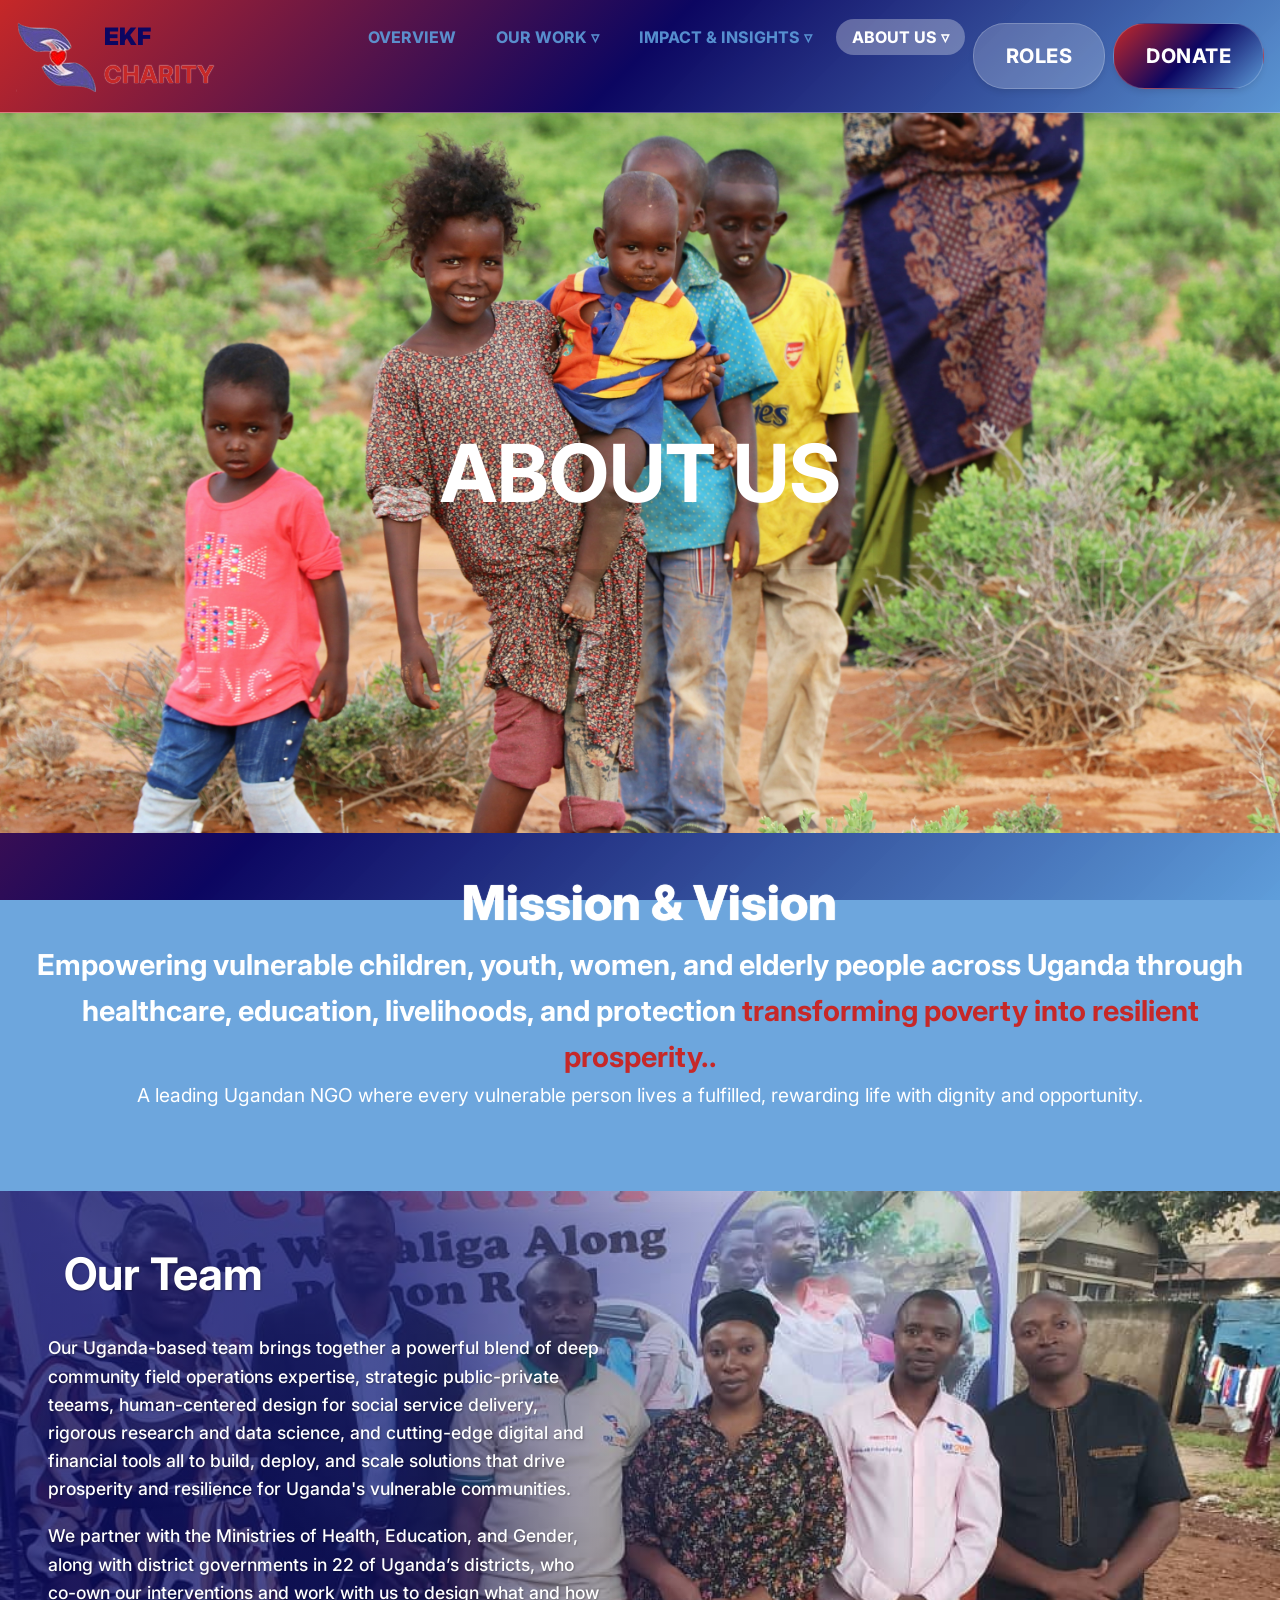
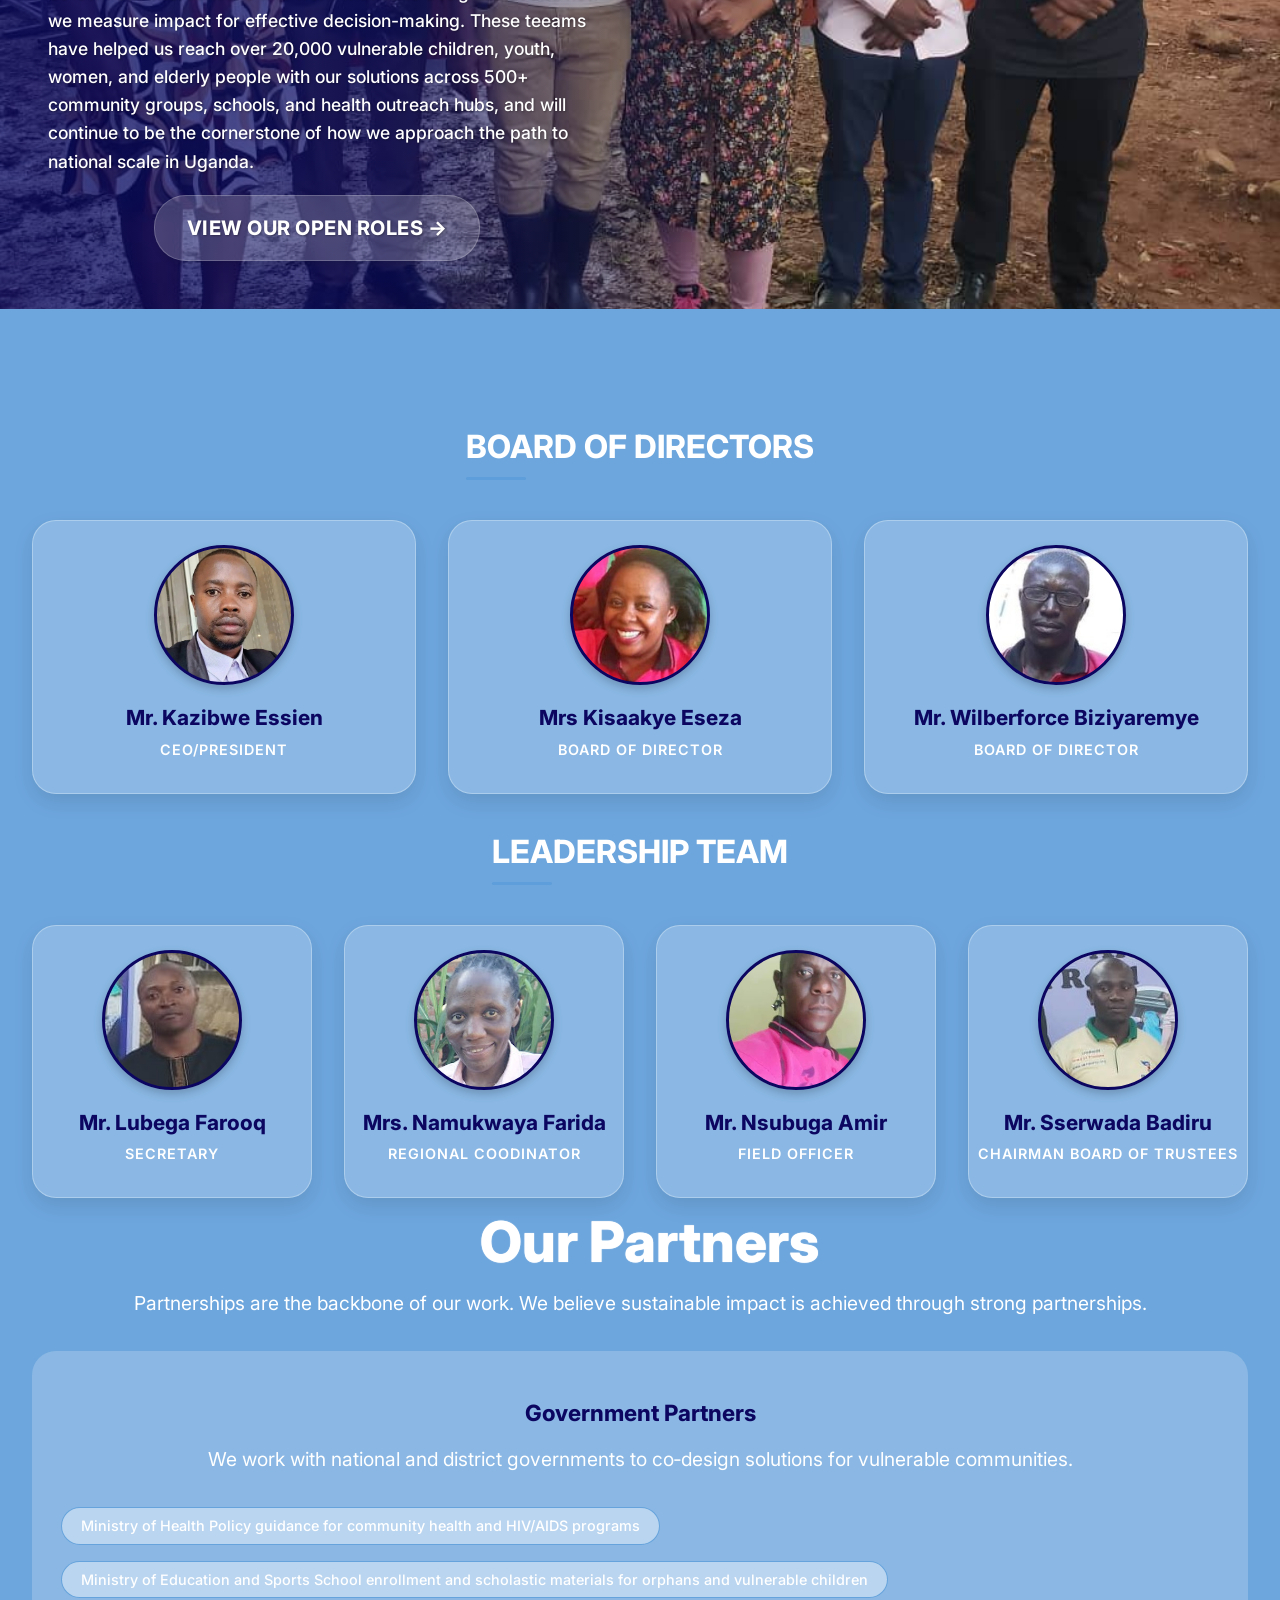
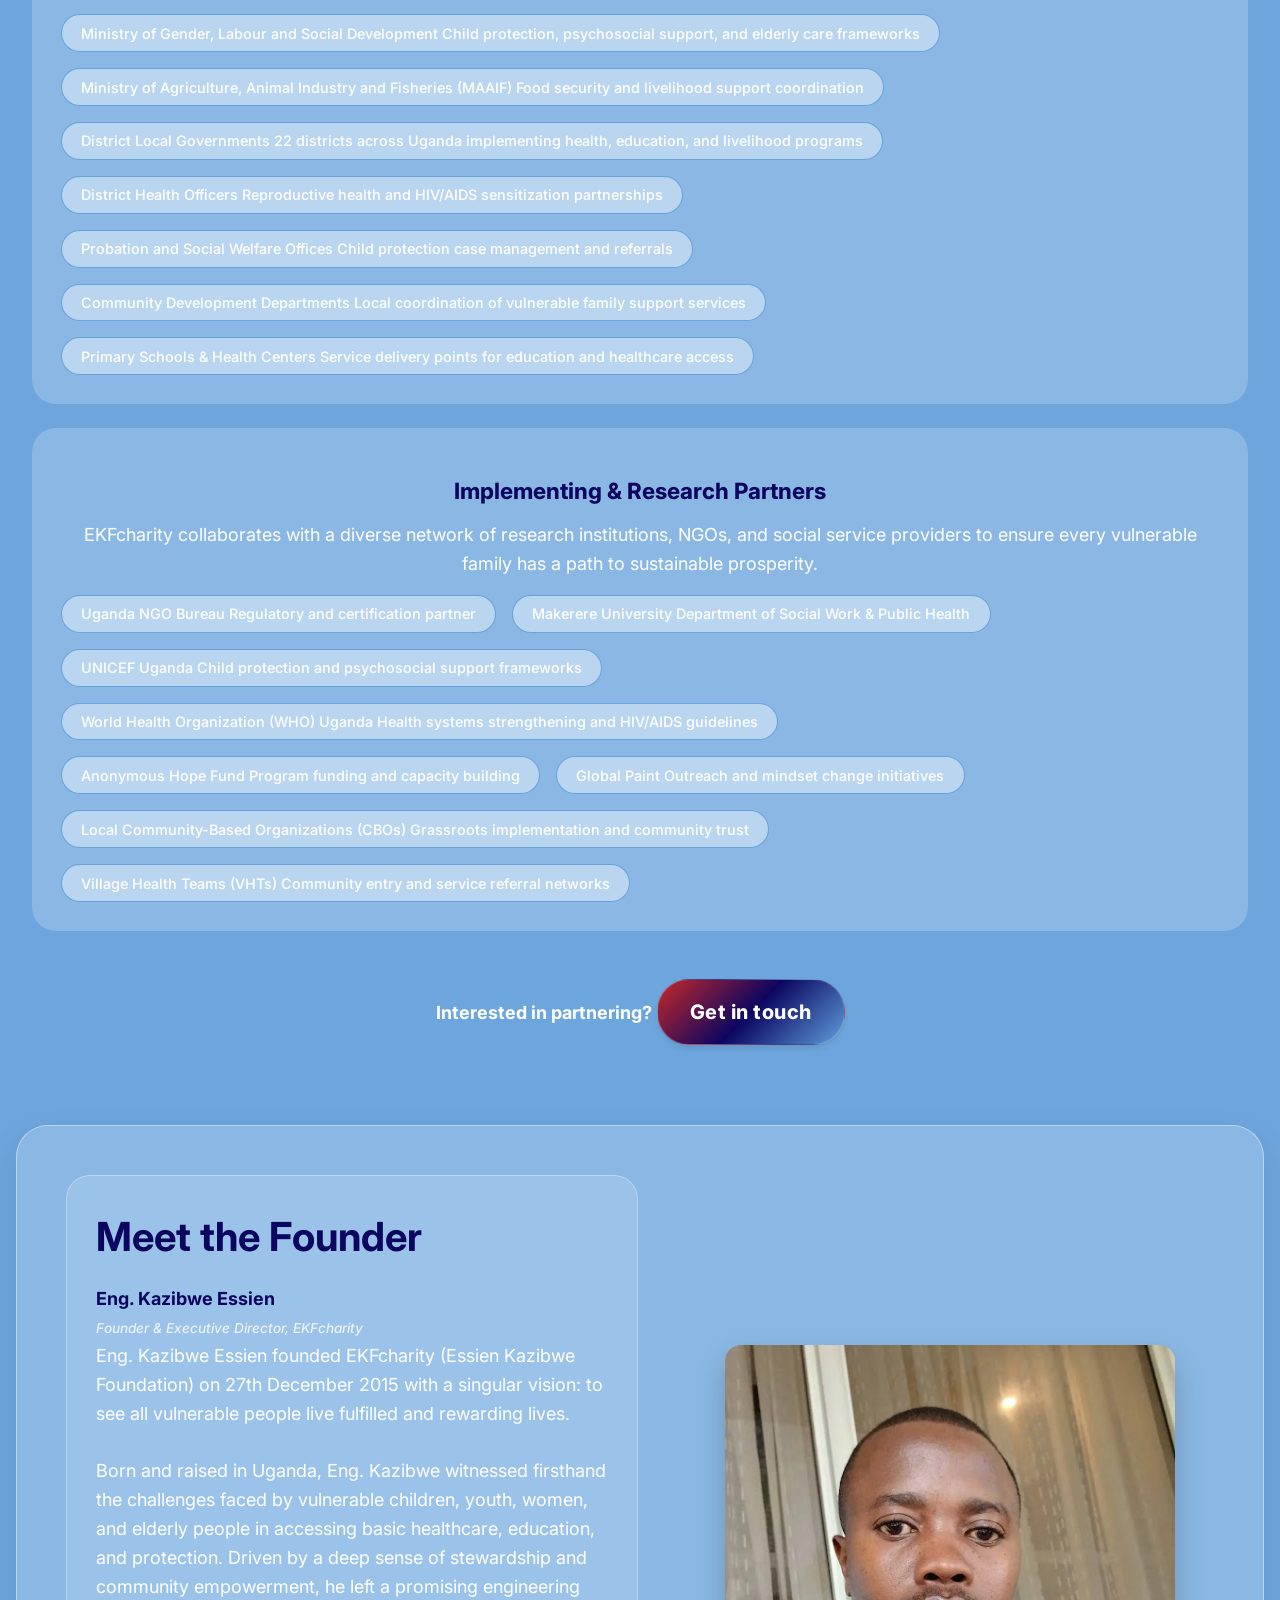
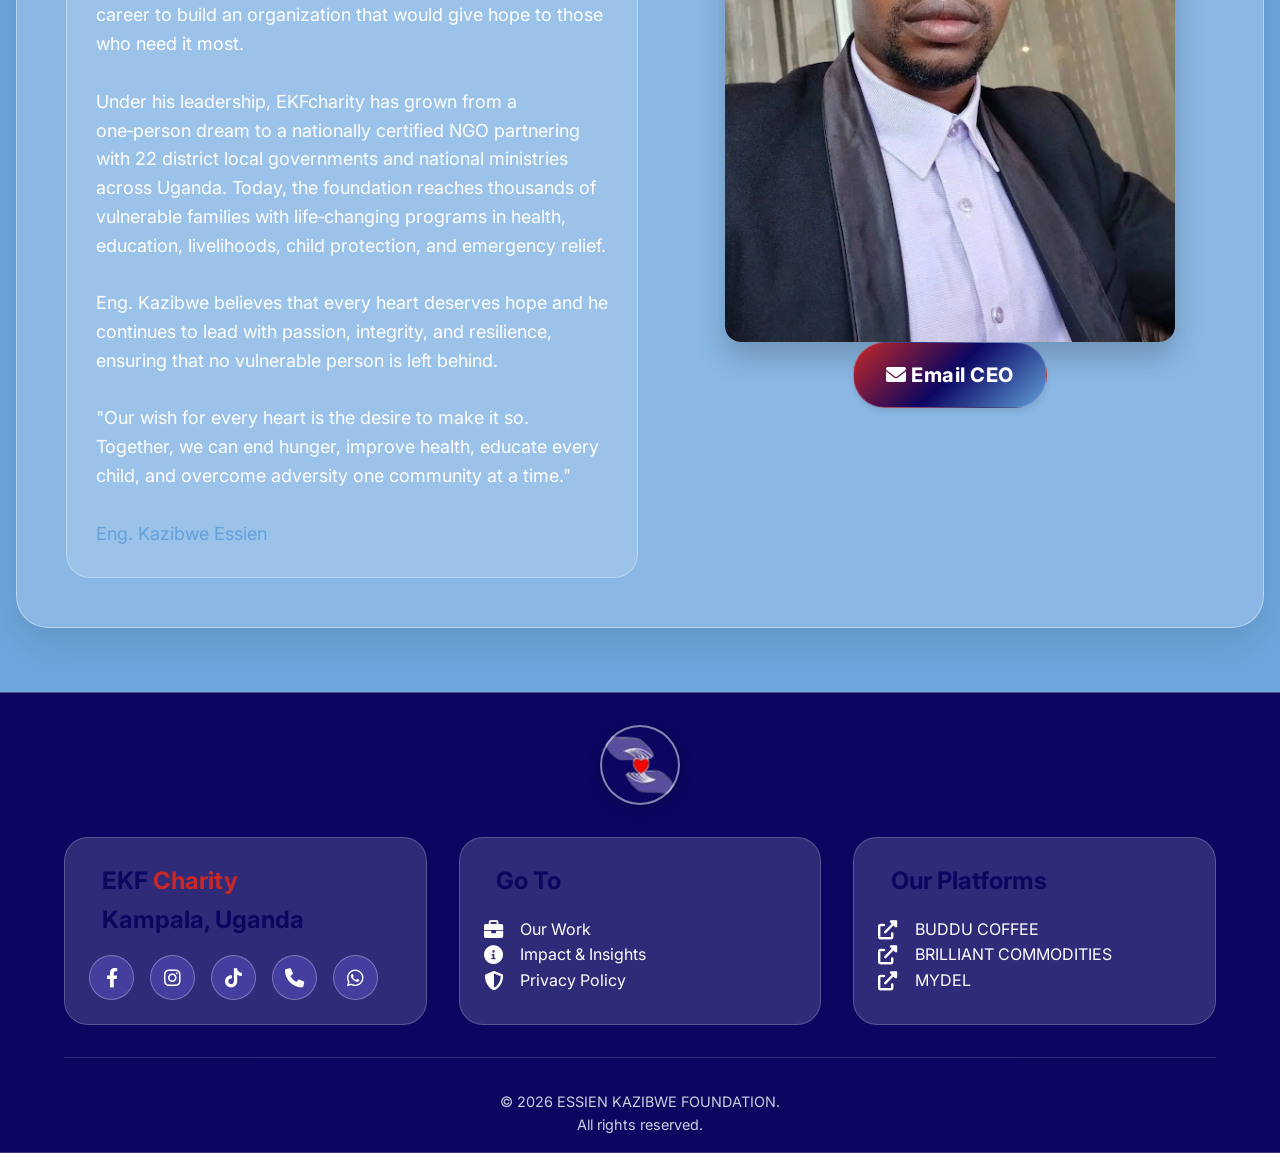
==== commit 2560f4c6: "Add files via upload" ====
--- a/about.html
+++ b/about.html
@@ -367,7 +367,7 @@
 					<div class="social-links" id="contact">
 						<a href="https://facebook.com/@ekfcharity" class="social-icon" target="_blank"><i class="fab fa-facebook-f"></i></a>
 						<a href="https://instagram.com/@ekfcharity" class="social-icon" target="_blank"><i class="fab fa-instagram"></i></a>
-						<a href="https://www.tiktok.com/@ekfcharity" class="social-icon" target="_blank"><i class="fab fa-tiktok"></i></a>
+						<a href="https://www.tiktok.com/@ekfcharity.oficialpage" class="social-icon" target="_blank"><i class="fab fa-tiktok"></i></a>
 						<a href="tel:+256751545436" class="social-icon" target="_blank"><i class="fas fa-phone"></i></a>
 						<a href="https://wa.me/256751545436" class="social-icon" target="_blank"><i class="fab fa-whatsapp"></i></a>
 					</div>
@@ -381,6 +381,8 @@
 				<div class="footer-section">
 					<h4>Our Platforms</h4>
 					<a href="https://buddu-coffee.vercel.app" target="_blank"><i class="fas fa-external-link-alt"></i> BUDDU COFFEE</a>
+					<a href="https://brilliantcommodities.net/" target="_blank"><i class="fas fa-external-link-alt"></i> BRILLIANT COMMODITIES</a>
+					<a href="https://ngobase.org/" target="_blank"><i class="fas fa-external-link-alt"></i> MYDEL</a>
 				</div>
 			</div>
 			<div class="footer-bottom">
--- a/style.css
+++ b/style.css
@@ -357,8 +357,8 @@
   }
 }
 
-.responsive-small p { font-size: 0.2rem; }
-.responsive-small h2, h2, h3, h4 { font-size: 0.5rem; }
+.responsive-small p { font-size: 0.6rem; }
+.responsive-small h2, h2, h3, h4 { font-size: 0.2rem; }
 
 /* Fixed Glassy Button */
 .fixed-glass-btn {
@@ -1433,10 +1433,7 @@
 }
 .price-section h2, .gallery-section h2 {    
   font-size: 2.5rem;
-  background: var(--hero-bg);
-  -webkit-background-clip: text;
-  background-clip: text;
-  color: transparent;
+  color: var(--white);
   margin-bottom: 2rem;
   font-weight: 700;
   display: inline-block;
@@ -2217,6 +2214,17 @@
 }
 
 /* role page */
+.role-mobile {
+  display: none;
+}
+@media (max-width: 900px) {
+.role-desktop {
+  display: none;
+}
+.role-mobile {
+  display: block;
+}
+}
 .role-grid {
   display: grid;
   grid-template-columns: repeat(auto-fit, minmax(250px, 1fr));
@@ -2632,7 +2640,7 @@
   transition: all 0.3s ease;
 }
 
-.split-section.mobile-work {
+.mobile-work {
   display: none;
 }
 
@@ -2765,7 +2773,7 @@
   .split-section.desktop-work {
     display: none;
   }
-  .split-section.mobile-work {
+  .mobile-work {
     display: block;
   }
   .grow-image img {
